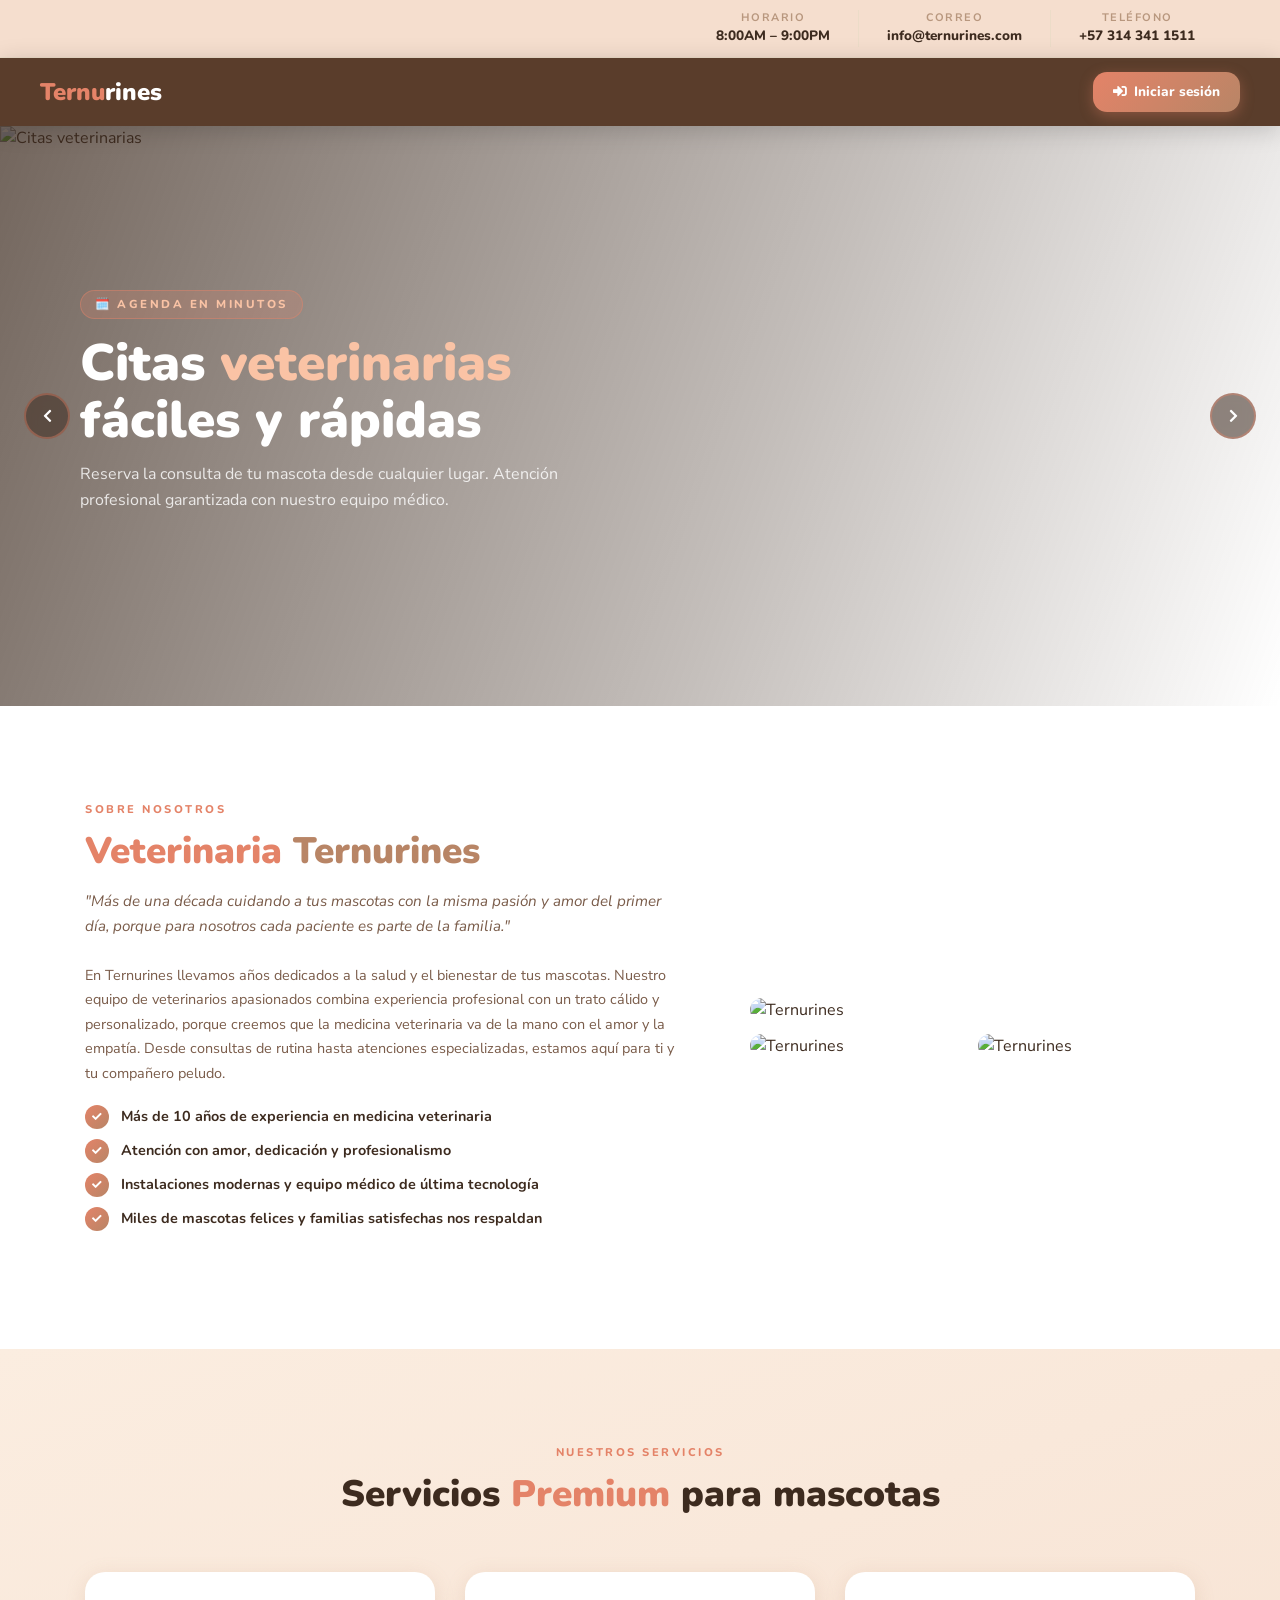
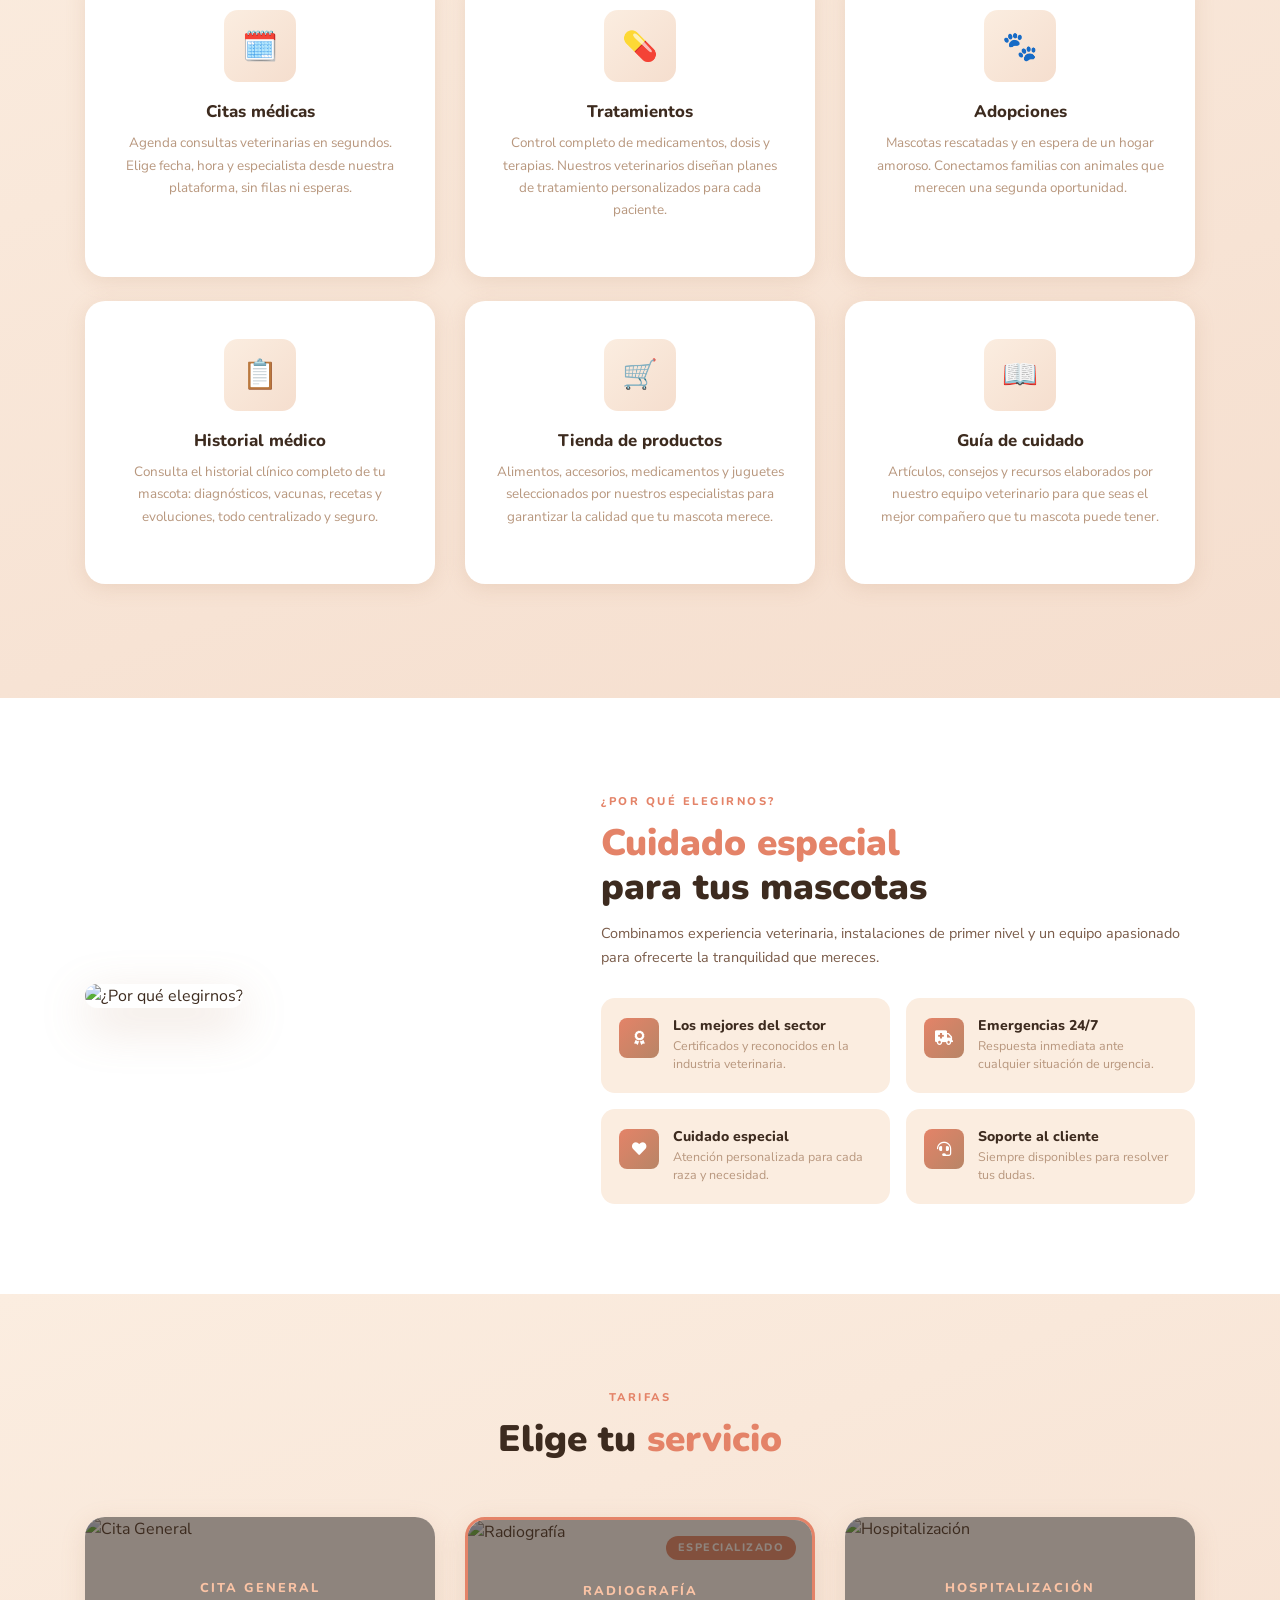
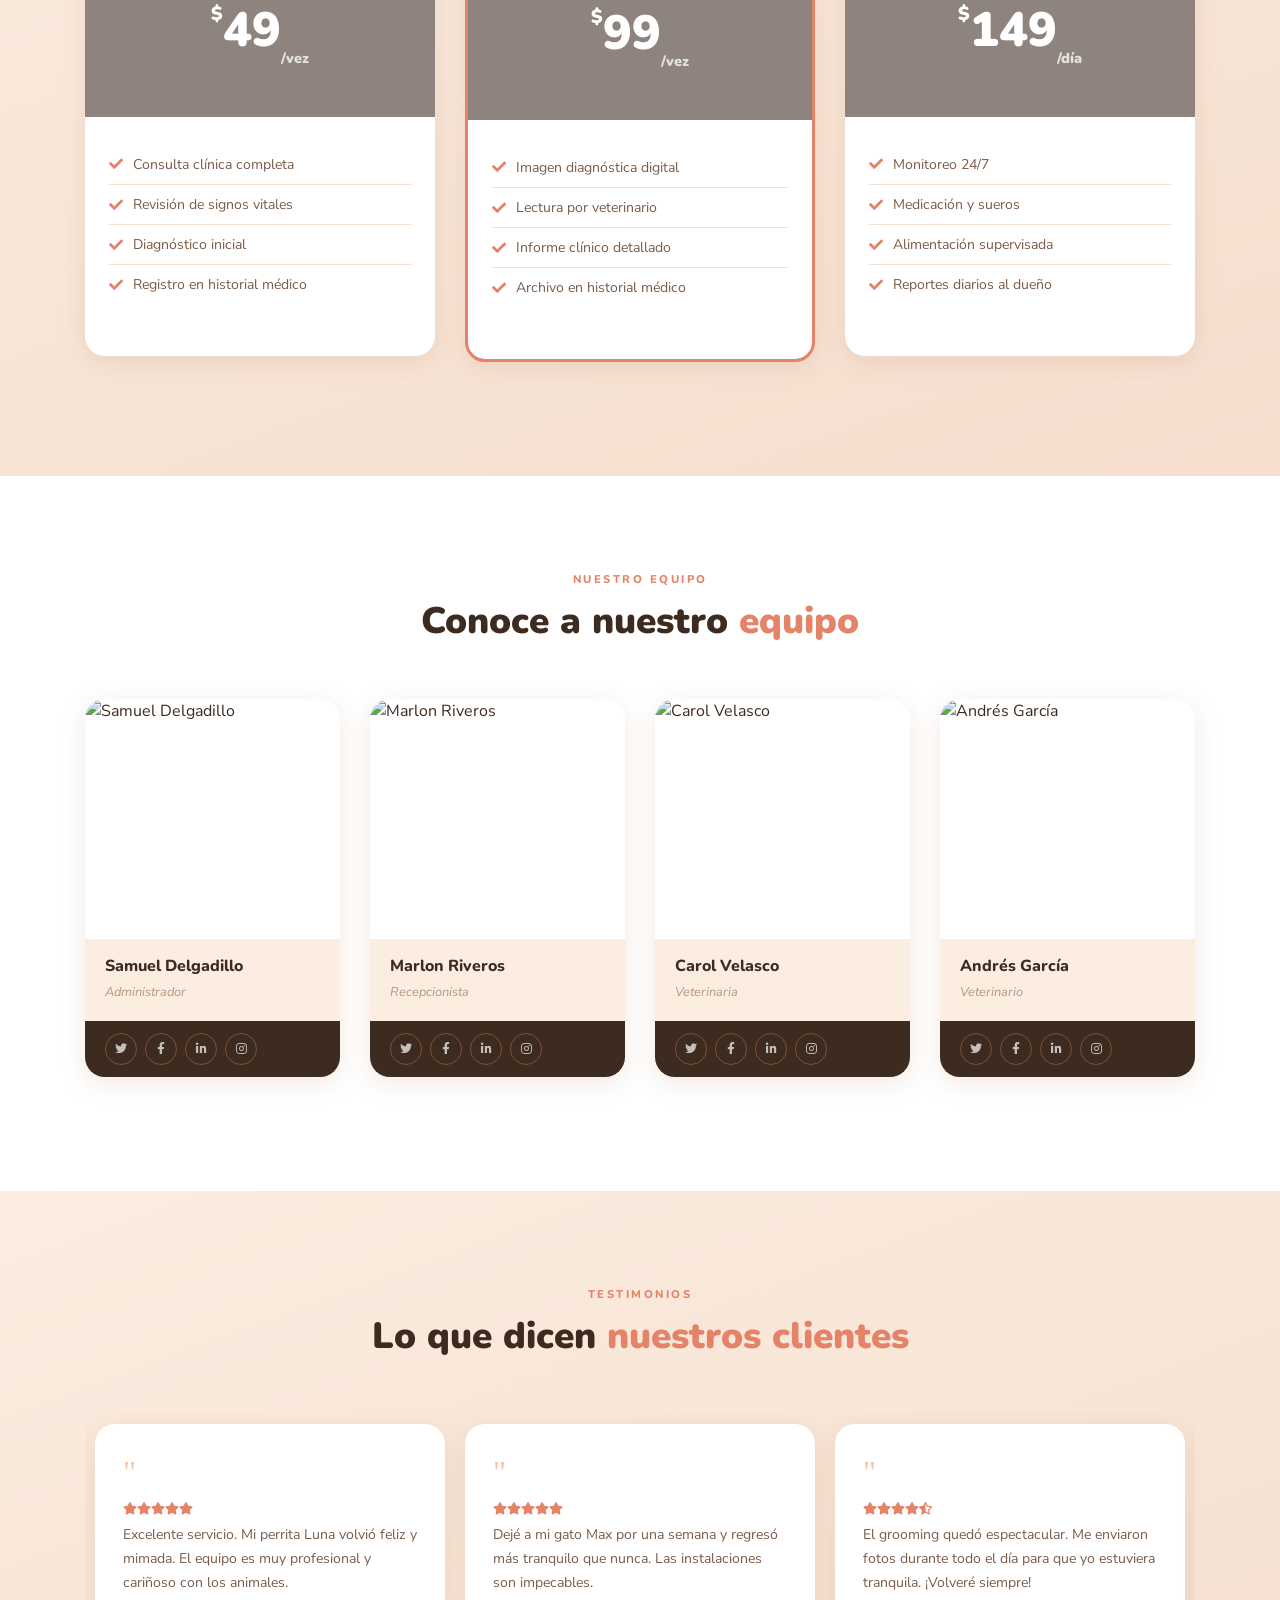
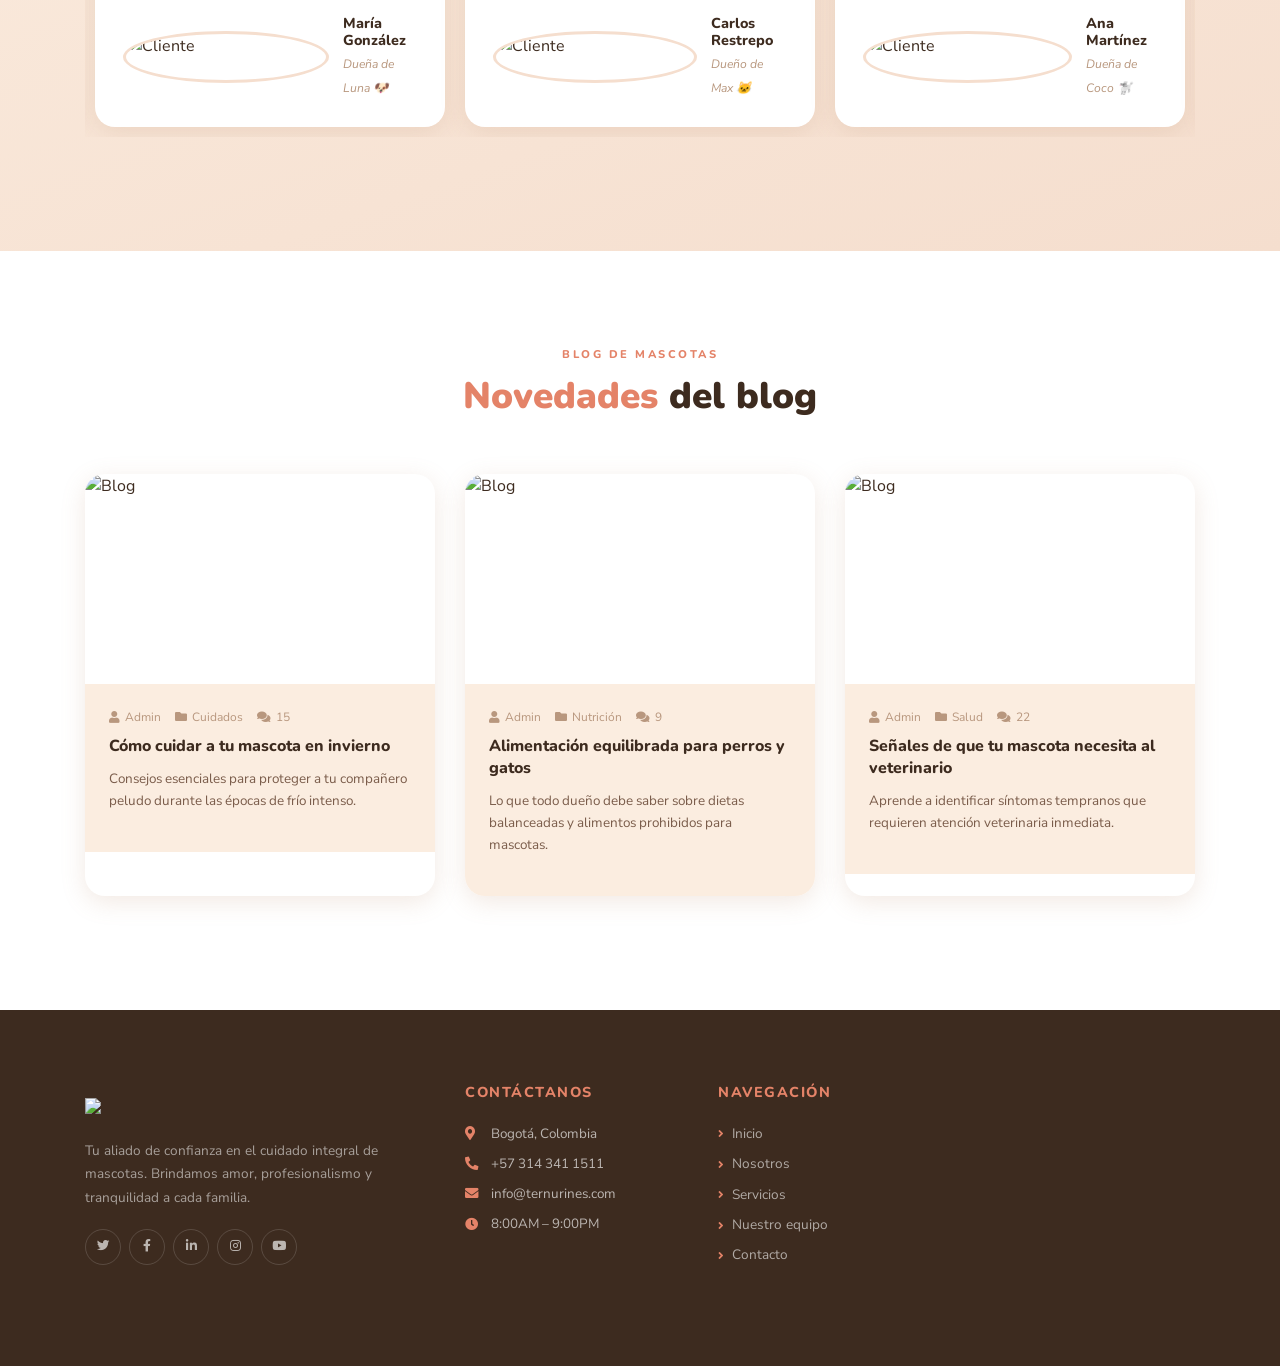
==== ternurines/src/main/resources/templates/index.html @ 41d00c21 "Ajustando los paquetes y moviendo los archivos que antes estaban en view para que spring reconozca l" ====
<!DOCTYPE html>
<html lang="es">
<head>
    <meta charset="utf-8">
    <title>Ternurines — HOME</title>
    <meta content="width=device-width, initial-scale=1.0" name="viewport">

    <!-- Google Fonts -->
    <link href="https://fonts.googleapis.com/css2?family=Nunito:wght@400;600;700;800;900&family=Nunito+Sans:wght@400;600;700&display=swap" rel="stylesheet">
    <!-- Font Awesome -->
    <link href="https://cdnjs.cloudflare.com/ajax/libs/font-awesome/5.10.0/css/all.min.css" rel="stylesheet">
    <!-- Bootstrap (solo grid y utilidades base) -->
    <link href="https://stackpath.bootstrapcdn.com/bootstrap/4.4.1/css/bootstrap.min.css" rel="stylesheet">
    <!-- Owl Carousel -->
    <link href="https://cdnjs.cloudflare.com/ajax/libs/OwlCarousel2/2.3.4/assets/owl.carousel.min.css" rel="stylesheet">

    <link rel="icon" type="image/png" href="img/jirafa.png">

    <style>
        /* ══════════════════════════════════════════════
           SISTEMA DE DISEÑO — TERNURINES
        ══════════════════════════════════════════════ */
        :root {
            --cream:       #fbede0;
            --cream-mid:   #f5dece;
            --cream-deep:  #ecdcc8;
            --salmon:      #fac3a5;
            --terracota:   #e48368;
            --terracota-d: #c9664d;
            --brown:       #b88566;
            --olive:       #ac9f7c;
            --white:       #ffffff;
            --dark:        #3d2b1f;
            --dark-mid:    #5a3d2b;
            --text-mid:    #7a5c4a;
            --text-light:  #b8977e;
            --shadow:      rgba(184,133,102,0.18);
            --shadow-md:   rgba(184,133,102,0.28);
            --navbar-h:    68px;
            --radius-sm:   8px;
            --radius-md:   14px;
            --radius-lg:   20px;
        }

        *, *::before, *::after { box-sizing: border-box; }

        html { scroll-behavior: smooth; }

        body {
            font-family: 'Nunito Sans', sans-serif;
            background: var(--white);
            color: var(--dark);
            overflow-x: hidden;
        }

        h1, h2, h3, h4, h5, h6 {
            font-family: 'Nunito', sans-serif;
        }

        /* ── Scrollbar ── */
        ::-webkit-scrollbar { width: 7px; }
        ::-webkit-scrollbar-track { background: var(--cream); }
        ::-webkit-scrollbar-thumb { background: var(--salmon); border-radius: 99px; }

        /* ══════════════════════════════════════════════
           TOPBAR
        ══════════════════════════════════════════════ */
        .topbar {
            background: var(--dark);
            padding: 10px 0;
        }
        .topbar-links a {
            color: rgba(255,255,255,0.7);
            font-size: 0.8rem;
            font-weight: 600;
            text-decoration: none;
            margin: 0 12px;
            transition: color .2s;
        }
        .topbar-links a:hover { color: var(--salmon); }
        .topbar-links .sep { color: rgba(255,255,255,0.25); }
        .topbar-social a {
            color: rgba(255,255,255,0.6);
            font-size: 0.85rem;
            margin: 0 8px;
            transition: color .2s;
        }
        .topbar-social a:hover { color: var(--terracota); }

        /* ══════════════════════════════════════════════
           NAVBAR
        ══════════════════════════════════════════════ */
        .navbar-ternurines {
            position: sticky;
            top: 0;
            z-index: 999;
            background: var(--dark-mid);
            height: var(--navbar-h);
            display: flex;
            align-items: center;
            padding: 0 40px;
            box-shadow: 0 4px 24px rgba(0,0,0,0.18);
        }
        .navbar-brand-custom img {
            height: 44px;
            object-fit: contain;
        }
        .navbar-brand-custom .brand-fallback {
            font-family: 'Nunito', sans-serif;
            font-weight: 900;
            font-size: 1.6rem;
            color: var(--white);
        }
        .navbar-brand-custom .brand-fallback span { color: var(--terracota); }

        .nav-links {
            display: flex;
            align-items: center;
            gap: 4px;
            margin: 0 auto;
            list-style: none;
            padding: 0;
        }
        .nav-links a {
            font-family: 'Nunito', sans-serif;
            font-weight: 700;
            font-size: 0.88rem;
            color: rgba(255,255,255,0.75);
            text-decoration: none;
            padding: 8px 14px;
            border-radius: var(--radius-sm);
            transition: all .2s;
        }
        .nav-links a:hover,
        .nav-links a.active { color: var(--white); background: rgba(228,131,104,0.18); }

        .nav-links .dropdown { position: relative; }
        .nav-links .dropdown-menu-custom {
            display: none;
            position: absolute;
            top: calc(100% + 8px);
            left: 0;
            background: var(--dark);
            border-radius: var(--radius-md);
            padding: 8px;
            min-width: 160px;
            box-shadow: 0 12px 32px rgba(0,0,0,0.28);
            border: 1px solid rgba(255,255,255,0.08);
        }
        .nav-links .dropdown:hover .dropdown-menu-custom { display: block; }
        .nav-links .dropdown-menu-custom a {
            display: block;
            border-radius: var(--radius-sm);
            padding: 8px 14px;
            font-size: 0.84rem;
        }

        .navbar-info {
            display: flex;
            gap: 24px;
            align-items: center;
        }
        .navbar-info-item {
            text-align: right;
        }
        .navbar-info-item .label {
            font-size: 0.68rem;
            font-weight: 700;
            text-transform: uppercase;
            letter-spacing: 1.5px;
            color: var(--text-light);
            display: block;
        }
        .navbar-info-item .value {
            font-size: 0.8rem;
            font-weight: 700;
            color: rgba(255,255,255,0.85);
        }
        .navbar-divider {
            width: 1px;
            height: 32px;
            background: rgba(255,255,255,0.12);
        }
        .btn-quote {
            background: linear-gradient(135deg, var(--terracota), var(--brown));
            color: var(--white);
            font-family: 'Nunito', sans-serif;
            font-weight: 800;
            font-size: 0.85rem;
            border: none;
            border-radius: var(--radius-md);
            padding: 10px 20px;
            cursor: pointer;
            text-decoration: none;
            transition: all .22s;
            box-shadow: 0 4px 14px rgba(228,131,104,0.35);
            white-space: nowrap;
            margin-left: auto;
        }
        .btn-quote:hover {
            transform: translateY(-2px);
            box-shadow: 0 7px 20px rgba(228,131,104,0.45);
            color: var(--white);
            text-decoration: none;
        }

        /* ══════════════════════════════════════════════
           HERO / CAROUSEL
        ══════════════════════════════════════════════ */
        .hero-section { position: relative; overflow: hidden; }
        .hero-slide { position: relative; }
        .hero-slide img {
            width: 100%;
            height: 580px;
            object-fit: cover;
            display: block;
        }
        .hero-overlay {
            position: absolute;
            inset: 0;
            background: linear-gradient(110deg, rgba(61,43,31,0.72) 0%, rgba(61,43,31,0.3) 60%, transparent 100%);
            display: flex;
            align-items: center;
            padding: 0 80px;
        }
        .hero-content { max-width: 560px; }
        .hero-badge {
            display: inline-block;
            background: rgba(228,131,104,0.22);
            border: 1px solid rgba(228,131,104,0.45);
            color: var(--salmon);
            font-family: 'Nunito', sans-serif;
            font-weight: 800;
            font-size: 0.72rem;
            text-transform: uppercase;
            letter-spacing: 2.5px;
            padding: 5px 14px;
            border-radius: 99px;
            margin-bottom: 16px;
        }
        .hero-content h1 {
            font-weight: 900;
            font-size: 3.2rem;
            color: var(--white);
            line-height: 1.1;
            margin-bottom: 14px;
        }
        .hero-content h1 span { color: var(--salmon); }
        .hero-content p {
            color: rgba(255,255,255,0.82);
            font-size: 1rem;
            line-height: 1.6;
            margin-bottom: 28px;
        }
        .hero-btns { display: flex; gap: 12px; flex-wrap: wrap; }
        .btn-primary-t {
            background: linear-gradient(135deg, var(--terracota), var(--brown));
            color: var(--white);
            font-family: 'Nunito', sans-serif;
            font-weight: 800;
            font-size: 0.92rem;
            border: none;
            border-radius: var(--radius-md);
            padding: 13px 26px;
            cursor: pointer;
            text-decoration: none;
            transition: all .22s;
            box-shadow: 0 4px 18px rgba(228,131,104,0.4);
            display: inline-flex;
            align-items: center;
            gap: 8px;
        }
        .btn-primary-t:hover {
            transform: translateY(-2px);
            box-shadow: 0 8px 24px rgba(228,131,104,0.5);
            color: var(--white);
            text-decoration: none;
        }
        .btn-outline-t {
            background: rgba(255,255,255,0.1);
            backdrop-filter: blur(8px);
            color: var(--white);
            font-family: 'Nunito', sans-serif;
            font-weight: 800;
            font-size: 0.92rem;
            border: 2px solid rgba(255,255,255,0.45);
            border-radius: var(--radius-md);
            padding: 11px 26px;
            cursor: pointer;
            text-decoration: none;
            transition: all .22s;
            display: inline-flex;
            align-items: center;
            gap: 8px;
        }
        .btn-outline-t:hover {
            background: rgba(255,255,255,0.2);
            border-color: var(--white);
            color: var(--white);
            text-decoration: none;
        }

        /* Carousel controls */
        .carousel-ctrl {
            position: absolute;
            top: 50%;
            transform: translateY(-50%);
            width: 46px; height: 46px;
            background: rgba(61,43,31,0.55);
            backdrop-filter: blur(6px);
            border: 2px solid rgba(228,131,104,0.4);
            border-radius: 50%;
            color: var(--white);
            display: flex;
            align-items: center;
            justify-content: center;
            cursor: pointer;
            transition: all .2s;
            z-index: 10;
            text-decoration: none;
            font-size: 0.9rem;
        }
        .carousel-ctrl:hover {
            background: var(--terracota);
            border-color: var(--terracota);
            color: var(--white);
        }
        .carousel-ctrl-prev { left: 24px; }
        .carousel-ctrl-next { right: 24px; }

        /* ══════════════════════════════════════════════
           SECCIÓN GENÉRICA
        ══════════════════════════════════════════════ */
        .section-badge {
            display: inline-block;
            font-family: 'Nunito', sans-serif;
            font-weight: 800;
            font-size: 0.7rem;
            text-transform: uppercase;
            letter-spacing: 2.5px;
            color: var(--terracota);
            margin-bottom: 10px;
        }
        .section-title {
            font-weight: 900;
            font-size: 2.3rem;
            color: var(--dark);
            line-height: 1.2;
            margin-bottom: 0;
        }
        .section-title span { color: var(--terracota); }
        .section-title span.alt { color: var(--brown); }

        /* ══════════════════════════════════════════════
           BOOKING
        ══════════════════════════════════════════════ */
        .booking-section {
            background: linear-gradient(160deg, var(--cream) 0%, var(--cream-mid) 100%);
            padding: 72px 0;
        }
        .booking-form-wrap {
            background: linear-gradient(145deg, var(--terracota), var(--brown));
            border-radius: var(--radius-lg);
            padding: 44px 36px;
            box-shadow: 0 16px 48px rgba(228,131,104,0.3);
        }
        .booking-form-wrap h3 {
            font-weight: 900;
            font-size: 1.45rem;
            color: var(--white);
            margin-bottom: 24px;
        }
        .booking-input {
            width: 100%;
            height: 48px;
            border: 2px solid rgba(255,255,255,0.25);
            border-radius: var(--radius-sm);
            background: rgba(255,255,255,0.15);
            backdrop-filter: blur(6px);
            color: var(--white);
            font-family: 'Nunito Sans', sans-serif;
            font-size: 0.88rem;
            padding: 0 16px;
            outline: none;
            margin-bottom: 14px;
            transition: border-color .2s, background .2s;
        }
        .booking-input::placeholder { color: rgba(255,255,255,0.6); }
        .booking-input:focus {
            border-color: rgba(255,255,255,0.7);
            background: rgba(255,255,255,0.22);
        }
        .booking-input option { color: var(--dark); background: var(--white); }
        .btn-book {
            width: 100%;
            height: 50px;
            background: var(--dark);
            border: none;
            border-radius: var(--radius-md);
            color: var(--white);
            font-family: 'Nunito', sans-serif;
            font-weight: 800;
            font-size: 0.95rem;
            cursor: pointer;
            transition: all .22s;
            margin-top: 6px;
            box-shadow: 0 4px 16px rgba(0,0,0,0.25);
        }
        .btn-book:hover {
            background: #2a1a10;
            transform: translateY(-2px);
            box-shadow: 0 8px 24px rgba(0,0,0,0.3);
        }
        .booking-info-col { padding-left: 48px; }
        .booking-info-col .sub { color: var(--text-mid); font-weight: 700; font-size: 0.85rem; margin-bottom: 6px; }
        .booking-info-col .title { font-weight: 900; font-size: 2.1rem; color: var(--dark); margin-bottom: 10px; }
        .booking-info-col .title span { color: var(--terracota); }
        .booking-info-col .desc { color: var(--text-mid); font-size: 0.9rem; line-height: 1.6; margin-bottom: 28px; }
        .booking-feature {
            display: flex;
            align-items: flex-start;
            gap: 16px;
            margin-bottom: 22px;
        }
        .booking-feature-icon {
            width: 48px; height: 48px;
            border-radius: var(--radius-md);
            background: var(--white);
            display: flex;
            align-items: center;
            justify-content: center;
            font-size: 1.3rem;
            flex-shrink: 0;
            box-shadow: 0 4px 14px var(--shadow);
        }
        .booking-feature-text h6 {
            font-weight: 800;
            font-size: 0.95rem;
            color: var(--dark);
            margin-bottom: 3px;
        }
        .booking-feature-text p {
            font-size: 0.82rem;
            color: var(--text-light);
            margin: 0;
        }

        /* ══════════════════════════════════════════════
           ABOUT
        ══════════════════════════════════════════════ */
        .about-section { padding: 90px 0; background: var(--white); }
        .about-img-grid { display: grid; grid-template-columns: 1fr 1fr; gap: 10px; }
        .about-img-grid .main { grid-column: span 2; }
        .about-img-grid img {
            width: 100%; height: 180px;
            object-fit: cover;
            border-radius: var(--radius-md);
        }
        .about-img-grid .main img { height: 260px; }
        .about-text-col { padding-right: 48px; }
        .about-desc { color: var(--text-mid); font-size: 0.9rem; line-height: 1.7; margin-bottom: 20px; }
        .about-quote {
            font-size: 0.95rem;
            color: var(--text-mid);
            font-style: italic;
            line-height: 1.65;
            margin-bottom: 24px;
        }
        .about-features { list-style: none; padding: 0; margin-bottom: 28px; }
        .about-features li {
            display: flex;
            align-items: center;
            gap: 12px;
            font-family: 'Nunito', sans-serif;
            font-weight: 700;
            font-size: 0.9rem;
            color: var(--dark);
            margin-bottom: 10px;
        }
        .about-features li .check {
            width: 24px; height: 24px;
            background: linear-gradient(135deg, var(--terracota), var(--brown));
            border-radius: 50%;
            display: flex;
            align-items: center;
            justify-content: center;
            color: var(--white);
            font-size: 0.65rem;
            flex-shrink: 0;
        }

        /* ══════════════════════════════════════════════
           SERVICES
        ══════════════════════════════════════════════ */
        .services-section {
            background: linear-gradient(160deg, var(--cream) 0%, var(--cream-mid) 100%);
            padding: 90px 0;
        }
        .service-card {
            background: var(--white);
            border-radius: var(--radius-lg);
            padding: 36px 28px;
            text-align: center;
            box-shadow: 0 4px 20px var(--shadow);
            transition: all .28s;
            height: 100%;
            border: 2px solid transparent;
        }
        .service-card:hover {
            transform: translateY(-6px);
            box-shadow: 0 16px 40px var(--shadow-md);
            border-color: var(--salmon);
        }
        .service-icon {
            width: 72px; height: 72px;
            border-radius: var(--radius-md);
            background: linear-gradient(135deg, var(--cream), var(--cream-mid));
            display: flex;
            align-items: center;
            justify-content: center;
            font-size: 1.8rem;
            margin: 0 auto 20px;
            transition: all .28s;
        }
        .service-card:hover .service-icon {
            background: linear-gradient(135deg, var(--terracota), var(--brown));
        }
        .service-card h4 {
            font-weight: 800;
            font-size: 1.05rem;
            color: var(--dark);
            margin-bottom: 10px;
        }
        .service-card p {
            font-size: 0.84rem;
            color: var(--text-light);
            line-height: 1.65;
            margin-bottom: 18px;
        }
        .service-link {
            font-family: 'Nunito', sans-serif;
            font-weight: 800;
            font-size: 0.78rem;
            text-transform: uppercase;
            letter-spacing: 1.5px;
            color: var(--terracota);
            text-decoration: none;
            transition: color .2s;
        }
        .service-link:hover { color: var(--brown); text-decoration: none; }

        /* ══════════════════════════════════════════════
           FEATURES / WHY US
        ══════════════════════════════════════════════ */
        .features-section { padding: 90px 0; background: var(--white); }
        .features-img {
            width: 100%;
            border-radius: var(--radius-lg);
            object-fit: cover;
            height: 460px;
            box-shadow: 0 16px 48px var(--shadow-md);
        }
        .features-text-col { padding-left: 56px; }
        .features-grid { display: grid; grid-template-columns: 1fr 1fr; gap: 16px; margin-top: 28px; }
        .feature-item {
            background: var(--cream);
            border-radius: var(--radius-md);
            padding: 20px 18px;
            display: flex;
            align-items: flex-start;
            gap: 14px;
            transition: all .22s;
        }
        .feature-item:hover {
            background: #fff5f0;
            transform: translateY(-2px);
            box-shadow: 0 6px 20px var(--shadow);
        }
        .feature-item-icon {
            width: 40px; height: 40px;
            border-radius: var(--radius-sm);
            background: linear-gradient(135deg, var(--terracota), var(--brown));
            display: flex;
            align-items: center;
            justify-content: center;
            color: var(--white);
            font-size: 0.9rem;
            flex-shrink: 0;
        }
        .feature-item-text h6 {
            font-weight: 800;
            font-size: 0.88rem;
            color: var(--dark);
            margin-bottom: 2px;
        }
        .feature-item-text p {
            font-size: 0.78rem;
            color: var(--text-light);
            margin: 0;
            line-height: 1.45;
        }

        /* ══════════════════════════════════════════════
           PRICING
        ══════════════════════════════════════════════ */
        .pricing-section {
            background: linear-gradient(160deg, var(--cream) 0%, var(--cream-mid) 100%);
            padding: 90px 0;
        }
        .price-card {
            background: var(--white);
            border-radius: var(--radius-lg);
            overflow: hidden;
            box-shadow: 0 6px 24px var(--shadow);
            transition: all .28s;
            position: relative;
        }
        .price-card:hover {
            transform: translateY(-6px);
            box-shadow: 0 18px 48px var(--shadow-md);
        }
        .price-card.featured {
            border: 3px solid var(--terracota);
        }
        .price-card.featured .featured-badge {
            position: absolute;
            top: 16px; right: 16px;
            background: var(--terracota);
            color: var(--white);
            font-family: 'Nunito', sans-serif;
            font-weight: 800;
            font-size: 0.68rem;
            text-transform: uppercase;
            letter-spacing: 1.5px;
            padding: 4px 12px;
            border-radius: 99px;
        }
        .price-header {
            position: relative;
            height: 200px;
        }
        .price-header img {
            width: 100%; height: 100%;
            object-fit: cover;
            display: block;
        }
        .price-header-overlay {
            position: absolute;
            inset: 0;
            background: rgba(61,43,31,0.58);
            display: flex;
            flex-direction: column;
            align-items: center;
            justify-content: center;
        }
        .price-tier {
            font-family: 'Nunito', sans-serif;
            font-weight: 800;
            font-size: 0.8rem;
            text-transform: uppercase;
            letter-spacing: 2px;
            color: var(--salmon);
            margin-bottom: 8px;
        }
        .price-amount {
            font-family: 'Nunito', sans-serif;
            font-weight: 900;
            font-size: 3rem;
            color: var(--white);
            line-height: 1;
        }
        .price-amount sup { font-size: 1.2rem; vertical-align: super; }
        .price-amount sub { font-size: 0.9rem; vertical-align: bottom; opacity: 0.75; }
        .price-body { padding: 28px 24px; }
        .price-features { list-style: none; padding: 0; margin-bottom: 24px; }
        .price-features li {
            display: flex;
            align-items: center;
            gap: 10px;
            font-size: 0.88rem;
            color: var(--text-mid);
            padding: 9px 0;
            border-bottom: 1px solid var(--cream-mid);
        }
        .price-features li:last-child { border-bottom: none; }
        .price-features li .ic-yes { color: var(--terracota); }
        .price-features li .ic-no { color: #ccc; }
        .price-features li.unavailable { color: #ccc; }
        .btn-price {
            display: block;
            width: 100%;
            padding: 14px;
            border: none;
            border-radius: var(--radius-md);
            background: linear-gradient(135deg, var(--terracota), var(--brown));
            color: var(--white);
            font-family: 'Nunito', sans-serif;
            font-weight: 800;
            font-size: 0.9rem;
            cursor: pointer;
            transition: all .22s;
            text-align: center;
            text-decoration: none;
            box-shadow: 0 4px 14px rgba(228,131,104,0.32);
        }
        .btn-price:hover {
            transform: translateY(-2px);
            box-shadow: 0 8px 22px rgba(228,131,104,0.45);
            color: var(--white);
            text-decoration: none;
        }
        .btn-price.outline {
            background: transparent;
            border: 2px solid var(--terracota);
            color: var(--terracota);
            box-shadow: none;
        }
        .btn-price.outline:hover {
            background: var(--terracota);
            color: var(--white);
        }

        /* ══════════════════════════════════════════════
           TEAM
        ══════════════════════════════════════════════ */
        .team-section { padding: 90px 0; background: var(--white); }
        .team-card {
            background: var(--white);
            border-radius: var(--radius-lg);
            overflow: hidden;
            box-shadow: 0 6px 24px var(--shadow);
            transition: all .28s;
        }
        .team-card:hover {
            transform: translateY(-6px);
            box-shadow: 0 18px 40px var(--shadow-md);
        }
        .team-card img {
            width: 100%;
            height: 240px;
            object-fit: cover;
            display: block;
        }
        .team-info {
            padding: 18px 20px;
            background: var(--cream);
        }
        .team-info h5 {
            font-weight: 800;
            font-size: 1rem;
            color: var(--dark);
            margin-bottom: 3px;
        }
        .team-info span {
            font-size: 0.8rem;
            color: var(--text-light);
            font-style: italic;
        }
        .team-social-bar {
            background: var(--dark);
            padding: 12px 20px;
            display: flex;
            gap: 8px;
            align-items: center;
        }
        .team-social-bar a {
            width: 32px; height: 32px;
            border: 1px solid rgba(228,131,104,0.4);
            border-radius: 50%;
            display: flex;
            align-items: center;
            justify-content: center;
            color: rgba(255,255,255,0.7);
            font-size: 0.75rem;
            text-decoration: none;
            transition: all .2s;
        }
        .team-social-bar a:hover {
            background: var(--terracota);
            border-color: var(--terracota);
            color: var(--white);
        }

        /* ══════════════════════════════════════════════
           TESTIMONIALS
        ══════════════════════════════════════════════ */
        .testimonials-section {
            background: linear-gradient(160deg, var(--cream) 0%, var(--cream-mid) 100%);
            padding: 90px 0;
        }
        .testimonial-card {
            background: var(--white);
            border-radius: var(--radius-lg);
            padding: 32px 28px 28px;
            box-shadow: 0 6px 24px var(--shadow);
            margin: 10px;
        }
        .testimonial-quote {
            font-size: 2rem;
            color: var(--salmon);
            font-family: Georgia, serif;
            line-height: 1;
            margin-bottom: 12px;
        }
        .testimonial-card p {
            font-size: 0.88rem;
            color: var(--text-mid);
            line-height: 1.7;
            margin-bottom: 20px;
        }
        .testimonial-author {
            display: flex;
            align-items: center;
            gap: 14px;
        }
        .testimonial-author img {
            width: 52px; height: 52px;
            border-radius: 50%;
            object-fit: cover;
            border: 3px solid var(--cream-mid);
        }
        .testimonial-author-info h6 {
            font-weight: 800;
            font-size: 0.9rem;
            color: var(--dark);
            margin-bottom: 2px;
        }
        .testimonial-author-info span {
            font-size: 0.76rem;
            color: var(--text-light);
            font-style: italic;
        }
        .stars { color: var(--terracota); font-size: 0.78rem; margin-bottom: 4px; }

        /* ══════════════════════════════════════════════
           BLOG
        ══════════════════════════════════════════════ */
        .blog-section { padding: 90px 0; background: var(--white); }
        .blog-card {
            background: var(--white);
            border-radius: var(--radius-lg);
            overflow: hidden;
            box-shadow: 0 6px 24px var(--shadow);
            transition: all .28s;
            height: 100%;
        }
        .blog-card:hover {
            transform: translateY(-6px);
            box-shadow: 0 18px 40px var(--shadow-md);
        }
        .blog-card img {
            width: 100%;
            height: 210px;
            object-fit: cover;
            display: block;
            transition: transform .4s;
        }
        .blog-card:hover img { transform: scale(1.04); }
        .blog-card-img-wrap { overflow: hidden; }
        .blog-body {
            background: var(--cream);
            padding: 24px;
        }
        .blog-meta {
            display: flex;
            gap: 14px;
            margin-bottom: 10px;
        }
        .blog-meta span {
            font-size: 0.75rem;
            color: var(--text-light);
            display: flex;
            align-items: center;
            gap: 5px;
        }
        .blog-body h4 {
            font-weight: 800;
            font-size: 1rem;
            color: var(--dark);
            margin-bottom: 10px;
            line-height: 1.35;
        }
        .blog-body p {
            font-size: 0.84rem;
            color: var(--text-mid);
            line-height: 1.65;
            margin-bottom: 16px;
        }
        .blog-link {
            font-family: 'Nunito', sans-serif;
            font-weight: 800;
            font-size: 0.78rem;
            text-transform: uppercase;
            letter-spacing: 1.5px;
            color: var(--terracota);
            text-decoration: none;
            display: inline-flex;
            align-items: center;
            gap: 6px;
            transition: color .2s;
        }
        .blog-link:hover { color: var(--brown); text-decoration: none; }

        /* ══════════════════════════════════════════════
           FOOTER
        ══════════════════════════════════════════════ */
        .footer-main {
            background: var(--dark);
            padding: 72px 0 36px;
        }
        .footer-brand-name {
            font-family: 'Nunito', sans-serif;
            font-weight: 900;
            font-size: 1.8rem;
            color: var(--white);
            margin-bottom: 14px;
        }
        .footer-brand-name span { color: var(--terracota); }
        .footer-desc {
            font-size: 0.85rem;
            color: rgba(255,255,255,0.55);
            line-height: 1.7;
        }
        .footer-heading {
            font-family: 'Nunito', sans-serif;
            font-weight: 800;
            font-size: 0.9rem;
            color: var(--terracota);
            text-transform: uppercase;
            letter-spacing: 1.5px;
            margin-bottom: 20px;
        }
        .footer-contact-item {
            display: flex;
            align-items: center;
            gap: 10px;
            font-size: 0.84rem;
            color: rgba(255,255,255,0.65);
            margin-bottom: 10px;
        }
        .footer-contact-item i { color: var(--terracota); width: 16px; }
        .footer-social { display: flex; gap: 8px; margin-top: 20px; }
        .footer-social a {
            width: 36px; height: 36px;
            border: 1px solid rgba(255,255,255,0.15);
            border-radius: 50%;
            display: flex;
            align-items: center;
            justify-content: center;
            color: rgba(255,255,255,0.65);
            font-size: 0.78rem;
            text-decoration: none;
            transition: all .2s;
        }
        .footer-social a:hover {
            background: var(--terracota);
            border-color: var(--terracota);
            color: var(--white);
        }
        .footer-links { list-style: none; padding: 0; }
        .footer-links li { margin-bottom: 10px; }
        .footer-links a {
            font-size: 0.85rem;
            color: rgba(255,255,255,0.6);
            text-decoration: none;
            display: flex;
            align-items: center;
            gap: 8px;
            transition: color .2s;
        }
        .footer-links a:hover { color: var(--salmon); }
        .footer-links a i { color: var(--terracota); font-size: 0.7rem; }

        /* Newsletter */
        .footer-input {
            width: 100%;
            height: 44px;
            border: 1px solid rgba(255,255,255,0.12);
            border-radius: var(--radius-sm);
            background: rgba(255,255,255,0.07);
            color: var(--white);
            font-family: 'Nunito Sans', sans-serif;
            font-size: 0.85rem;
            padding: 0 16px;
            outline: none;
            margin-bottom: 10px;
            transition: border-color .2s;
        }
        .footer-input::placeholder { color: rgba(255,255,255,0.35); }
        .footer-input:focus { border-color: rgba(228,131,104,0.5); }
        .btn-newsletter {
            width: 100%;
            height: 44px;
            background: linear-gradient(135deg, var(--terracota), var(--brown));
            border: none;
            border-radius: var(--radius-sm);
            color: var(--white);
            font-family: 'Nunito', sans-serif;
            font-weight: 800;
            font-size: 0.88rem;
            cursor: pointer;
            transition: all .22s;
            box-shadow: 0 4px 14px rgba(228,131,104,0.3);
        }
        .btn-newsletter:hover {
            transform: translateY(-2px);
            box-shadow: 0 8px 20px rgba(228,131,104,0.4);
        }

        .footer-bottom {
            background: #2a1a10;
            padding: 18px 0;
        }
        .footer-bottom p {
            font-size: 0.8rem;
            color: rgba(255,255,255,0.45);
            margin: 0;
        }
        .footer-bottom a { color: rgba(255,255,255,0.65); text-decoration: none; }
        .footer-bottom a:hover { color: var(--salmon); }
        .footer-bottom-links {
            display: flex;
            gap: 16px;
            justify-content: flex-end;
        }
        .footer-bottom-links a {
            font-size: 0.78rem;
            color: rgba(255,255,255,0.45);
            text-decoration: none;
            transition: color .2s;
        }
        .footer-bottom-links a:hover { color: var(--salmon); }

        /* ══════════════════════════════════════════════
           BACK TO TOP
        ══════════════════════════════════════════════ */
        .back-to-top {
            position: fixed;
            bottom: 28px;
            right: 28px;
            width: 46px; height: 46px;
            background: linear-gradient(135deg, var(--terracota), var(--brown));
            border-radius: 50%;
            display: none;
            align-items: center;
            justify-content: center;
            color: var(--white);
            font-size: 1rem;
            text-decoration: none;
            box-shadow: 0 6px 20px rgba(228,131,104,0.4);
            transition: all .22s;
            z-index: 990;
        }
        .back-to-top.visible { display: flex; }
        .back-to-top:hover {
            transform: translateY(-3px);
            box-shadow: 0 10px 28px rgba(228,131,104,0.5);
            color: var(--white);
        }

        /* ══════════════════════════════════════════════
           UTILITIES
        ══════════════════════════════════════════════ */
        .text-center-section {
            text-align: center;
            margin-bottom: 56px;
        }
        .mb-section { margin-bottom: 56px; }

        @media (max-width: 991px) {
            .booking-info-col { padding-left: 0; margin-top: 36px; }
            .about-text-col { padding-right: 0; margin-bottom: 36px; }
            .features-text-col { padding-left: 0; margin-top: 36px; }
            .hero-content h1 { font-size: 2.2rem; }
            .hero-overlay { padding: 0 36px; }
            .nav-links, .navbar-info, .navbar-divider { display: none; }
        }
        @media (max-width: 767px) {
            .section-title { font-size: 1.8rem; }
            .hero-slide img { height: 420px; }
            .features-grid { grid-template-columns: 1fr; }
            .footer-bottom-links { justify-content: center; margin-top: 8px; }
        }
    </style>
</head>
<body>

   
    <!-- ══════ INFO BAR ══════ -->
    <div style="background: var(--cream-mid); padding: 10px 0; border-bottom: 1px solid var(--cream-deep);">
        <div class="container">
            <div class="d-flex justify-content-between align-items-center flex-wrap" style="gap:12px;">
                <a href="#" style="text-decoration:none;">
                    
                    <span id="ib-fb" style="display:none;font-family:'Nunito',sans-serif;font-weight:900;font-size:1.4rem;color:var(--dark);">
                        <span style="color:var(--terracota);">Ternu</span>rines
                    </span>
                </a>
                <div class="d-flex" style="gap:28px;">
                    <div style="text-align:center;">
                        <div style="font-size:0.68rem;font-weight:700;color:var(--text-light);text-transform:uppercase;letter-spacing:1.5px;">Horario</div>
                        <div style="font-family:'Nunito',sans-serif;font-weight:800;font-size:0.85rem;color:var(--dark);">8:00AM – 9:00PM</div>
                    </div>
                    <div style="width:1px;background:var(--cream-deep);"></div>
                    <div style="text-align:center;">
                        <div style="font-size:0.68rem;font-weight:700;color:var(--text-light);text-transform:uppercase;letter-spacing:1.5px;">Correo</div>
                        <div style="font-family:'Nunito',sans-serif;font-weight:800;font-size:0.85rem;color:var(--dark);">info@ternurines.com</div>
                    </div>
                    <div style="width:1px;background:var(--cream-deep);"></div>
                    <div style="text-align:center;">
                        <div style="font-size:0.68rem;font-weight:700;color:var(--text-light);text-transform:uppercase;letter-spacing:1.5px;">Teléfono</div>
                        <div style="font-family:'Nunito',sans-serif;font-weight:800;font-size:0.85rem;color:var(--dark);">+57 314 341 1511</div>
                    </div>
                </div>
            </div>
        </div>
    </div>

    <!-- ══════ NAVBAR ══════ -->
    <nav class="navbar-ternurines">
        <a href="index.html" style="text-decoration:none;flex-shrink:0;">
            <img src="img/navbar_logo.png" style="height:42px;object-fit:contain;"
                 onerror="this.style.display='none';document.getElementById('nb-fb').style.display='block';" alt="Ternurines">
            <span id="nb-fb" style="display:none;font-family:'Nunito',sans-serif;font-weight:900;font-size:1.5rem;color:#fff;">
                <span style="color:var(--terracota);">Ternu</span>rines
            </span>
        </a>

        

        <a href="login.html" class="btn-quote"><i class="fas fa-sign-in-alt" style="margin-right:7px;"></i>Iniciar sesión</a>
    </nav>


 <!-- ══════ HERO / CAROUSEL ══════ -->
    <section class="hero-section">
        <div id="heroCarousel" class="carousel slide" data-ride="carousel">
            <div class="carousel-inner">
 
                <div class="carousel-item active hero-slide">
                    <img src="img/carousel-1.jpg" alt="Citas veterinarias">
                    <div class="hero-overlay">
                        <div class="hero-content">
                            <div class="hero-badge">🗓️ Agenda en minutos</div>
                            <h1>Citas <span>veterinarias</span><br>fáciles y rápidas</h1>
                            <p>Reserva la consulta de tu mascota desde cualquier lugar. Atención profesional garantizada con nuestro equipo médico.</p>
                            
                        </div>
                    </div>
                </div>
 
                <div class="carousel-item hero-slide">
                    <img src="img/carousel-2.jpg" alt="Tratamientos médicos">
                    <div class="hero-overlay">
                        <div class="hero-content">
                            <div class="hero-badge">💊 Salud integral</div>
                            <h1>Tratamientos<br><span>especializados</span></h1>
                            <p>Seguimiento médico completo, medicamentos y terapias adaptadas a las necesidades únicas de tu mascota.</p>
                            
                        </div>
                    </div>
                </div>
 
                <div class="carousel-item hero-slide">
                    <img src="img/carousel-1.jpg" alt="Adopciones">
                    <div class="hero-overlay">
                        <div class="hero-content">
                            <div class="hero-badge">🐾 Dale un hogar</div>
                            <h1>Adopta y<br><span>cambia una vida</span></h1>
                            <p>Tenemos mascotas rescatadas esperando un hogar lleno de amor. Consulta nuestras historias de adopción.</p>
                            
                        </div>
                    </div>
                </div>
 
                <div class="carousel-item hero-slide">
                    <img src="img/carousel-2.jpg" alt="Tienda de productos">
                    <div class="hero-overlay">
                        <div class="hero-content">
                            <div class="hero-badge">🛒 Todo en un lugar</div>
                            <h1>Tienda de<br><span>productos</span> para mascotas</h1>
                            <p>Alimentos, accesorios, medicamentos y juguetes. Lo mejor del mercado seleccionado por nuestros veterinarios.</p>
                            
                        </div>
                    </div>
                </div>
 
            </div>
            <a class="carousel-ctrl carousel-ctrl-prev" href="#heroCarousel" data-slide="prev">
                <i class="fas fa-chevron-left"></i>
            </a>
            <a class="carousel-ctrl carousel-ctrl-next" href="#heroCarousel" data-slide="next">
                <i class="fas fa-chevron-right"></i>
            </a>
        </div>
    </section>
 



<!-- ══════ ABOUT ══════ -->
    <section class="about-section">
        <div class="container">
            <div class="row align-items-center">


                <div class="col-lg-7 about-text-col order-2 order-lg-1">
                    <p class="section-badge">Sobre nosotros</p>
                    <h2 class="section-title" style="margin-bottom:16px;"><span>Veterinaria</span> <span class="alt">Ternurines</span></h2>
                    <p class="about-quote">"Más de una década cuidando a tus mascotas con la misma pasión y amor del primer día, porque para nosotros cada paciente es parte de la familia."</p>
                    <p class="about-desc">En Ternurines llevamos años dedicados a la salud y el bienestar de tus mascotas. Nuestro equipo de veterinarios apasionados combina experiencia profesional con un trato cálido y personalizado, porque creemos que la medicina veterinaria va de la mano con el amor y la empatía. Desde consultas de rutina hasta atenciones especializadas, estamos aquí para ti y tu compañero peludo.</p>
                    <ul class="about-features">
                        <li>
                            <div class="check"><i class="fas fa-check" style="font-size:0.6rem;"></i></div>
                            Más de 10 años de experiencia en medicina veterinaria
                        </li>
                        <li>
                            <div class="check"><i class="fas fa-check" style="font-size:0.6rem;"></i></div>
                            Atención con amor, dedicación y profesionalismo
                        </li>
                        <li>
                            <div class="check"><i class="fas fa-check" style="font-size:0.6rem;"></i></div>
                            Instalaciones modernas y equipo médico de última tecnología
                        </li>
                        <li>
                            <div class="check"><i class="fas fa-check" style="font-size:0.6rem;"></i></div>
                            Miles de mascotas felices y familias satisfechas nos respaldan
                        </li>
                    </ul>
                </div>


                <div class="col-lg-5 order-1 order-lg-2 mb-5 mb-lg-0">
                    <div class="about-img-grid">
                        <div class="main"><img src="img/about-1.jpg" alt="Ternurines"></div>
                        <div><img src="img/about-2.jpg" alt="Ternurines"></div>
                        <div><img src="img/about-3.jpg" alt="Ternurines"></div>
                    </div>
                </div>


            </div>
        </div>
    </section>


    <!-- ══════ SERVICES ══════ -->
    <section class="services-section">
        <div class="container">
            <div class="text-center-section">
                <p class="section-badge">Nuestros servicios</p>
                <h2 class="section-title">Servicios <span>Premium</span> para mascotas</h2>
            </div>
            <div class="row">

                <div class="col-md-6 col-lg-4 mb-4">
                    <div class="service-card">
                        <div class="service-icon">🗓️</div>
                        <h4>Citas médicas</h4>
                        <p>Agenda consultas veterinarias en segundos. Elige fecha, hora y especialista desde nuestra plataforma, sin filas ni esperas.</p>
                    </div>
                </div>

                <div class="col-md-6 col-lg-4 mb-4">
                    <div class="service-card">
                        <div class="service-icon">💊</div>
                        <h4>Tratamientos</h4>
                        <p>Control completo de medicamentos, dosis y terapias. Nuestros veterinarios diseñan planes de tratamiento personalizados para cada paciente.</p>
                    </div>
                </div>

                <div class="col-md-6 col-lg-4 mb-4">
                    <div class="service-card">
                        <div class="service-icon">🐾</div>
                        <h4>Adopciones</h4>
                        <p>Mascotas rescatadas y en espera de un hogar amoroso. Conectamos familias con animales que merecen una segunda oportunidad.</p>
                    </div>
                </div>

                <div class="col-md-6 col-lg-4 mb-4">
                    <div class="service-card">
                        <div class="service-icon">📋</div>
                        <h4>Historial médico</h4>
                        <p>Consulta el historial clínico completo de tu mascota: diagnósticos, vacunas, recetas y evoluciones, todo centralizado y seguro.</p>
                    </div>
                </div>

                <div class="col-md-6 col-lg-4 mb-4">
                    <div class="service-card">
                        <div class="service-icon">🛒</div>
                        <h4>Tienda de productos</h4>
                        <p>Alimentos, accesorios, medicamentos y juguetes seleccionados por nuestros especialistas para garantizar la calidad que tu mascota merece.</p>
                    </div>
                </div>

                <div class="col-md-6 col-lg-4 mb-4">
                    <div class="service-card">
                        <div class="service-icon">📖</div>
                        <h4>Guía de cuidado</h4>
                        <p>Artículos, consejos y recursos elaborados por nuestro equipo veterinario para que seas el mejor compañero que tu mascota puede tener.</p>
                    </div>
                </div>

            </div>
        </div>
    </section>


    <!-- ══════ WHY US ══════ -->
    <section class="features-section">
        <div class="container">
            <div class="row align-items-center">

                <div class="col-lg-5 mb-5 mb-lg-0">
                    <img src="img/feature.jpg" class="features-img" alt="¿Por qué elegirnos?">
                </div>

                <div class="col-lg-7 features-text-col">
                    <p class="section-badge">¿Por qué elegirnos?</p>
                    <h2 class="section-title" style="margin-bottom:12px;"><span>Cuidado especial</span><br>para tus mascotas</h2>
                    <p class="about-desc">Combinamos experiencia veterinaria, instalaciones de primer nivel y un equipo apasionado para ofrecerte la tranquilidad que mereces.</p>

                    <div class="features-grid">
                        <div class="feature-item">
                            <div class="feature-item-icon"><i class="fas fa-award"></i></div>
                            <div class="feature-item-text">
                                <h6>Los mejores del sector</h6>
                                <p>Certificados y reconocidos en la industria veterinaria.</p>
                            </div>
                        </div>
                        <div class="feature-item">
                            <div class="feature-item-icon"><i class="fas fa-ambulance"></i></div>
                            <div class="feature-item-text">
                                <h6>Emergencias 24/7</h6>
                                <p>Respuesta inmediata ante cualquier situación de urgencia.</p>
                            </div>
                        </div>
                        <div class="feature-item">
                            <div class="feature-item-icon"><i class="fas fa-heart"></i></div>
                            <div class="feature-item-text">
                                <h6>Cuidado especial</h6>
                                <p>Atención personalizada para cada raza y necesidad.</p>
                            </div>
                        </div>
                        <div class="feature-item">
                            <div class="feature-item-icon"><i class="fas fa-headset"></i></div>
                            <div class="feature-item-text">
                                <h6>Soporte al cliente</h6>
                                <p>Siempre disponibles para resolver tus dudas.</p>
                            </div>
                        </div>
                    </div>
                </div>

            </div>
        </div>
    </section>


    <!-- ══════ SERVICIOS CON PRECIO ══════ -->
    <section class="pricing-section">
        <div class="container">
            <div class="text-center-section">
                <p class="section-badge">Tarifas</p>
                <h2 class="section-title">Elige tu <span>servicio</span></h2>
            </div>
            <div class="row justify-content-center">

                <div class="col-lg-4 col-md-6 mb-4">
                    <div class="price-card">
                        <div class="price-header">
                            <img src="img/price-1.jpg" alt="Cita General">
                            <div class="price-header-overlay">
                                <div class="price-tier">Cita General</div>
                                <div class="price-amount"><sup>$</sup>49<sub>/vez</sub></div>
                            </div>
                        </div>
                        <div class="price-body">
                            <ul class="price-features">
                                <li><i class="fas fa-check ic-yes"></i> Consulta clínica completa</li>
                                <li><i class="fas fa-check ic-yes"></i> Revisión de signos vitales</li>
                                <li><i class="fas fa-check ic-yes"></i> Diagnóstico inicial</li>
                                <li><i class="fas fa-check ic-yes"></i> Registro en historial médico</li>
                            </ul>
                        </div>
                    </div>
                </div>

                <div class="col-lg-4 col-md-6 mb-4">
                    <div class="price-card featured">
                        <div class="featured-badge">Especializado</div>
                        <div class="price-header">
                            <img src="img/price-2.jpg" alt="Radiografía">
                            <div class="price-header-overlay">
                                <div class="price-tier">Radiografía</div>
                                <div class="price-amount"><sup>$</sup>99<sub>/vez</sub></div>
                            </div>
                        </div>
                        <div class="price-body">
                            <ul class="price-features">
                                <li><i class="fas fa-check ic-yes"></i> Imagen diagnóstica digital</li>
                                <li><i class="fas fa-check ic-yes"></i> Lectura por veterinario</li>
                                <li><i class="fas fa-check ic-yes"></i> Informe clínico detallado</li>
                                <li><i class="fas fa-check ic-yes"></i> Archivo en historial médico</li>
                            </ul>
                        </div>
                    </div>
                </div>

                <div class="col-lg-4 col-md-6 mb-4">
                    <div class="price-card">
                        <div class="price-header">
                            <img src="img/price-3.jpg" alt="Hospitalización">
                            <div class="price-header-overlay">
                                <div class="price-tier">Hospitalización</div>
                                <div class="price-amount"><sup>$</sup>149<sub>/día</sub></div>
                            </div>
                        </div>
                        <div class="price-body">
                            <ul class="price-features">
                                <li><i class="fas fa-check ic-yes"></i> Monitoreo 24/7</li>
                                <li><i class="fas fa-check ic-yes"></i> Medicación y sueros</li>
                                <li><i class="fas fa-check ic-yes"></i> Alimentación supervisada</li>
                                <li><i class="fas fa-check ic-yes"></i> Reportes diarios al dueño</li>
                            </ul>
                        </div>
                    </div>
                </div>

            </div>
        </div>
    </section>


    <!-- ══════ TEAM ══════ -->
    <section class="team-section">
        <div class="container">
            <div class="text-center-section">
                <p class="section-badge">Nuestro equipo</p>
                <h2 class="section-title">Conoce a nuestro <span>equipo</span></h2>
            </div>
            <div class="row justify-content-center">

                <div class="col-lg-3 col-md-6 mb-4">
                    <div class="team-card">
                        <img src="img/samuel.png" alt="Samuel Delgadillo">
                        <div class="team-info">
                            <h5>Samuel Delgadillo</h5>
                            <span>Administrador</span>
                        </div>
                        <div class="team-social-bar">
                            <a href="#"><i class="fab fa-twitter"></i></a>
                            <a href="#"><i class="fab fa-facebook-f"></i></a>
                            <a href="#"><i class="fab fa-linkedin-in"></i></a>
                            <a href="#"><i class="fab fa-instagram"></i></a>
                        </div>
                    </div>
                </div>

                <div class="col-lg-3 col-md-6 mb-4">
                    <div class="team-card">
                        <img src="img/marlon.png" alt="Marlon Riveros">
                        <div class="team-info">
                            <h5>Marlon Riveros</h5>
                            <span>Recepcionista</span>
                        </div>
                        <div class="team-social-bar">
                            <a href="#"><i class="fab fa-twitter"></i></a>
                            <a href="#"><i class="fab fa-facebook-f"></i></a>
                            <a href="#"><i class="fab fa-linkedin-in"></i></a>
                            <a href="#"><i class="fab fa-instagram"></i></a>
                        </div>
                    </div>
                </div>

                <div class="col-lg-3 col-md-6 mb-4">
                    <div class="team-card">
                        <img src="img/carol.png" alt="Carol Velasco">
                        <div class="team-info">
                            <h5>Carol Velasco</h5>
                            <span>Veterinaria</span>
                        </div>
                        <div class="team-social-bar">
                            <a href="#"><i class="fab fa-twitter"></i></a>
                            <a href="#"><i class="fab fa-facebook-f"></i></a>
                            <a href="#"><i class="fab fa-linkedin-in"></i></a>
                            <a href="#"><i class="fab fa-instagram"></i></a>
                        </div>
                    </div>
                </div>

                <div class="col-lg-3 col-md-6 mb-4">
                    <div class="team-card">
                        <img src="img/andres.png" alt="Andrés García">
                        <div class="team-info">
                            <h5>Andrés García</h5>
                            <span>Veterinario</span>
                        </div>
                        <div class="team-social-bar">
                            <a href="#"><i class="fab fa-twitter"></i></a>
                            <a href="#"><i class="fab fa-facebook-f"></i></a>
                            <a href="#"><i class="fab fa-linkedin-in"></i></a>
                            <a href="#"><i class="fab fa-instagram"></i></a>
                        </div>
                    </div>
                </div>

            </div>
        </div>
    </section>


    <!-- ══════ TESTIMONIALS ══════ -->
    <section class="testimonials-section">
        <div class="container">
            <div class="text-center-section">
                <p class="section-badge">Testimonios</p>
                <h2 class="section-title">Lo que dicen <span>nuestros clientes</span></h2>
            </div>
            <div class="owl-carousel testimonial-carousel">

                <div class="testimonial-card">
                    <div class="testimonial-quote">"</div>
                    <div class="stars"><i class="fas fa-star"></i><i class="fas fa-star"></i><i class="fas fa-star"></i><i class="fas fa-star"></i><i class="fas fa-star"></i></div>
                    <p>Excelente servicio. Mi perrita Luna volvió feliz y mimada. El equipo es muy profesional y cariñoso con los animales.</p>
                    <div class="testimonial-author">
                        <img src="img/testimonial-1.jpg" alt="Cliente">
                        <div class="testimonial-author-info">
                            <h6>María González</h6>
                            <span>Dueña de Luna 🐶</span>
                        </div>
                    </div>
                </div>

                <div class="testimonial-card">
                    <div class="testimonial-quote">"</div>
                    <div class="stars"><i class="fas fa-star"></i><i class="fas fa-star"></i><i class="fas fa-star"></i><i class="fas fa-star"></i><i class="fas fa-star"></i></div>
                    <p>Dejé a mi gato Max por una semana y regresó más tranquilo que nunca. Las instalaciones son impecables.</p>
                    <div class="testimonial-author">
                        <img src="img/testimonial-2.jpg" alt="Cliente">
                        <div class="testimonial-author-info">
                            <h6>Carlos Restrepo</h6>
                            <span>Dueño de Max 🐱</span>
                        </div>
                    </div>
                </div>

                <div class="testimonial-card">
                    <div class="testimonial-quote">"</div>
                    <div class="stars"><i class="fas fa-star"></i><i class="fas fa-star"></i><i class="fas fa-star"></i><i class="fas fa-star"></i><i class="fas fa-star-half-alt"></i></div>
                    <p>El grooming quedó espectacular. Me enviaron fotos durante todo el día para que yo estuviera tranquila. ¡Volveré siempre!</p>
                    <div class="testimonial-author">
                        <img src="img/testimonial-3.jpg" alt="Cliente">
                        <div class="testimonial-author-info">
                            <h6>Ana Martínez</h6>
                            <span>Dueña de Coco 🐩</span>
                        </div>
                    </div>
                </div>

                <div class="testimonial-card">
                    <div class="testimonial-quote">"</div>
                    <div class="stars"><i class="fas fa-star"></i><i class="fas fa-star"></i><i class="fas fa-star"></i><i class="fas fa-star"></i><i class="fas fa-star"></i></div>
                    <p>Atención de primera. El personal conoce muy bien las necesidades de cada raza. Mi bulldog quedó encantado con el tratamiento.</p>
                    <div class="testimonial-author">
                        <img src="img/testimonial-4.jpg" alt="Cliente">
                        <div class="testimonial-author-info">
                            <h6>Julián Torres</h6>
                            <span>Dueño de Rocky 🐾</span>
                        </div>
                    </div>
                </div>

            </div>
        </div>
    </section>


    <!-- ══════ BLOG ══════ -->
    <section class="blog-section">
        <div class="container">
            <div class="text-center-section">
                <p class="section-badge">Blog de mascotas</p>
                <h2 class="section-title"><span>Novedades</span> del blog</h2>
            </div>
            <div class="row">

                <div class="col-lg-4 mb-4">
                    <div class="blog-card">
                        <div class="blog-card-img-wrap">
                            <img src="img/blog-1.jpg" alt="Blog">
                        </div>
                        <div class="blog-body">
                            <div class="blog-meta">
                                <span><i class="fas fa-user"></i> Admin</span>
                                <span><i class="fas fa-folder"></i> Cuidados</span>
                                <span><i class="fas fa-comments"></i> 15</span>
                            </div>
                            <h4>Cómo cuidar a tu mascota en invierno</h4>
                            <p>Consejos esenciales para proteger a tu compañero peludo durante las épocas de frío intenso.</p>
                        </div>
                    </div>
                </div>

                <div class="col-lg-4 mb-4">
                    <div class="blog-card">
                        <div class="blog-card-img-wrap">
                            <img src="img/blog-2.jpg" alt="Blog">
                        </div>
                        <div class="blog-body">
                            <div class="blog-meta">
                                <span><i class="fas fa-user"></i> Admin</span>
                                <span><i class="fas fa-folder"></i> Nutrición</span>
                                <span><i class="fas fa-comments"></i> 9</span>
                            </div>
                            <h4>Alimentación equilibrada para perros y gatos</h4>
                            <p>Lo que todo dueño debe saber sobre dietas balanceadas y alimentos prohibidos para mascotas.</p>
                        </div>
                    </div>
                </div>

                <div class="col-lg-4 mb-4">
                    <div class="blog-card">
                        <div class="blog-card-img-wrap">
                            <img src="img/blog-3.jpg" alt="Blog">
                        </div>
                        <div class="blog-body">
                            <div class="blog-meta">
                                <span><i class="fas fa-user"></i> Admin</span>
                                <span><i class="fas fa-folder"></i> Salud</span>
                                <span><i class="fas fa-comments"></i> 22</span>
                            </div>
                            <h4>Señales de que tu mascota necesita al veterinario</h4>
                            <p>Aprende a identificar síntomas tempranos que requieren atención veterinaria inmediata.</p>
                        </div>
                    </div>
                </div>

            </div>
        </div>
    </section>


    <!-- ══════ FOOTER ══════ -->
    <footer class="footer-main">
        <div class="container">
            <div class="row">

                <div class="col-lg-4 col-md-12 mb-5">
                    
                    <div class="footer-brand-name"><img src="img/navbar_logo.png" style="height:42px;object-fit:contain;">
                    </div>
                    <p class="footer-desc">Tu aliado de confianza en el cuidado integral de mascotas. Brindamos amor, profesionalismo y tranquilidad a cada familia.</p>
                    <div class="footer-social" style="margin-top:20px;">
                        <a href="#"><i class="fab fa-twitter"></i></a>
                        <a href="#"><i class="fab fa-facebook-f"></i></a>
                        <a href="#"><i class="fab fa-linkedin-in"></i></a>
                        <a href="#"><i class="fab fa-instagram"></i></a>
                        <a href="#"><i class="fab fa-youtube"></i></a>
                    </div>
                </div>

                <div class="col-lg-8 col-md-12">
                    <div class="row">

                        <div class="col-md-4 mb-5">
                            <div class="footer-heading">Contáctanos</div>
                            <div class="footer-contact-item"><i class="fas fa-map-marker-alt"></i> Bogotá, Colombia</div>
                            <div class="footer-contact-item"><i class="fas fa-phone-alt"></i> +57 314 341 1511</div>
                            <div class="footer-contact-item"><i class="fas fa-envelope"></i> info@ternurines.com</div>
                            <div class="footer-contact-item"><i class="fas fa-clock"></i> 8:00AM – 9:00PM</div>
                        </div>

                        <div class="col-md-4 mb-5">
                            <div class="footer-heading">Navegación</div>
                            <ul class="footer-links">
                                <li><a href="index.html"><i class="fas fa-angle-right"></i> Inicio</a></li>
                                <li><a href="about.html"><i class="fas fa-angle-right"></i> Nosotros</a></li>
                                <li><a href="service.html"><i class="fas fa-angle-right"></i> Servicios</a></li>
                                <li><a href="#"><i class="fas fa-angle-right"></i> Nuestro equipo</a></li>
                                <li><a href="contact.html"><i class="fas fa-angle-right"></i> Contacto</a></li>
                            </ul>
                        </div>

                        

                    </div>
                </div>

            </div>
        </div>
    </footer>

    

    <!-- Back to Top -->
    <a href="#" class="back-to-top" id="backToTop"><i class="fas fa-angle-double-up"></i></a>


    <!-- Scripts -->
    <script src="https://code.jquery.com/jquery-3.4.1.min.js"></script>
    <script src="https://stackpath.bootstrapcdn.com/bootstrap/4.4.1/js/bootstrap.bundle.min.js"></script>
    <script src="https://cdnjs.cloudflare.com/ajax/libs/OwlCarousel2/2.3.4/owl.carousel.min.js"></script>

    <script>
        // Owl Carousel — testimonios
        $(document).ready(function () {
            $('.testimonial-carousel').owlCarousel({
                loop: true,
                margin: 0,
                nav: false,
                dots: true,
                autoplay: true,
                autoplayTimeout: 5000,
                autoplayHoverPause: true,
                responsive: {
                    0:   { items: 1 },
                    768: { items: 2 },
                    992: { items: 3 }
                }
            });
        });

        // Back to top
        window.addEventListener('scroll', function () {
            const btn = document.getElementById('backToTop');
            btn.classList.toggle('visible', window.scrollY > 300);
        });
        document.getElementById('backToTop').addEventListener('click', function (e) {
            e.preventDefault();
            window.scrollTo({ top: 0, behavior: 'smooth' });
        });
    </script>
</body>
</html>
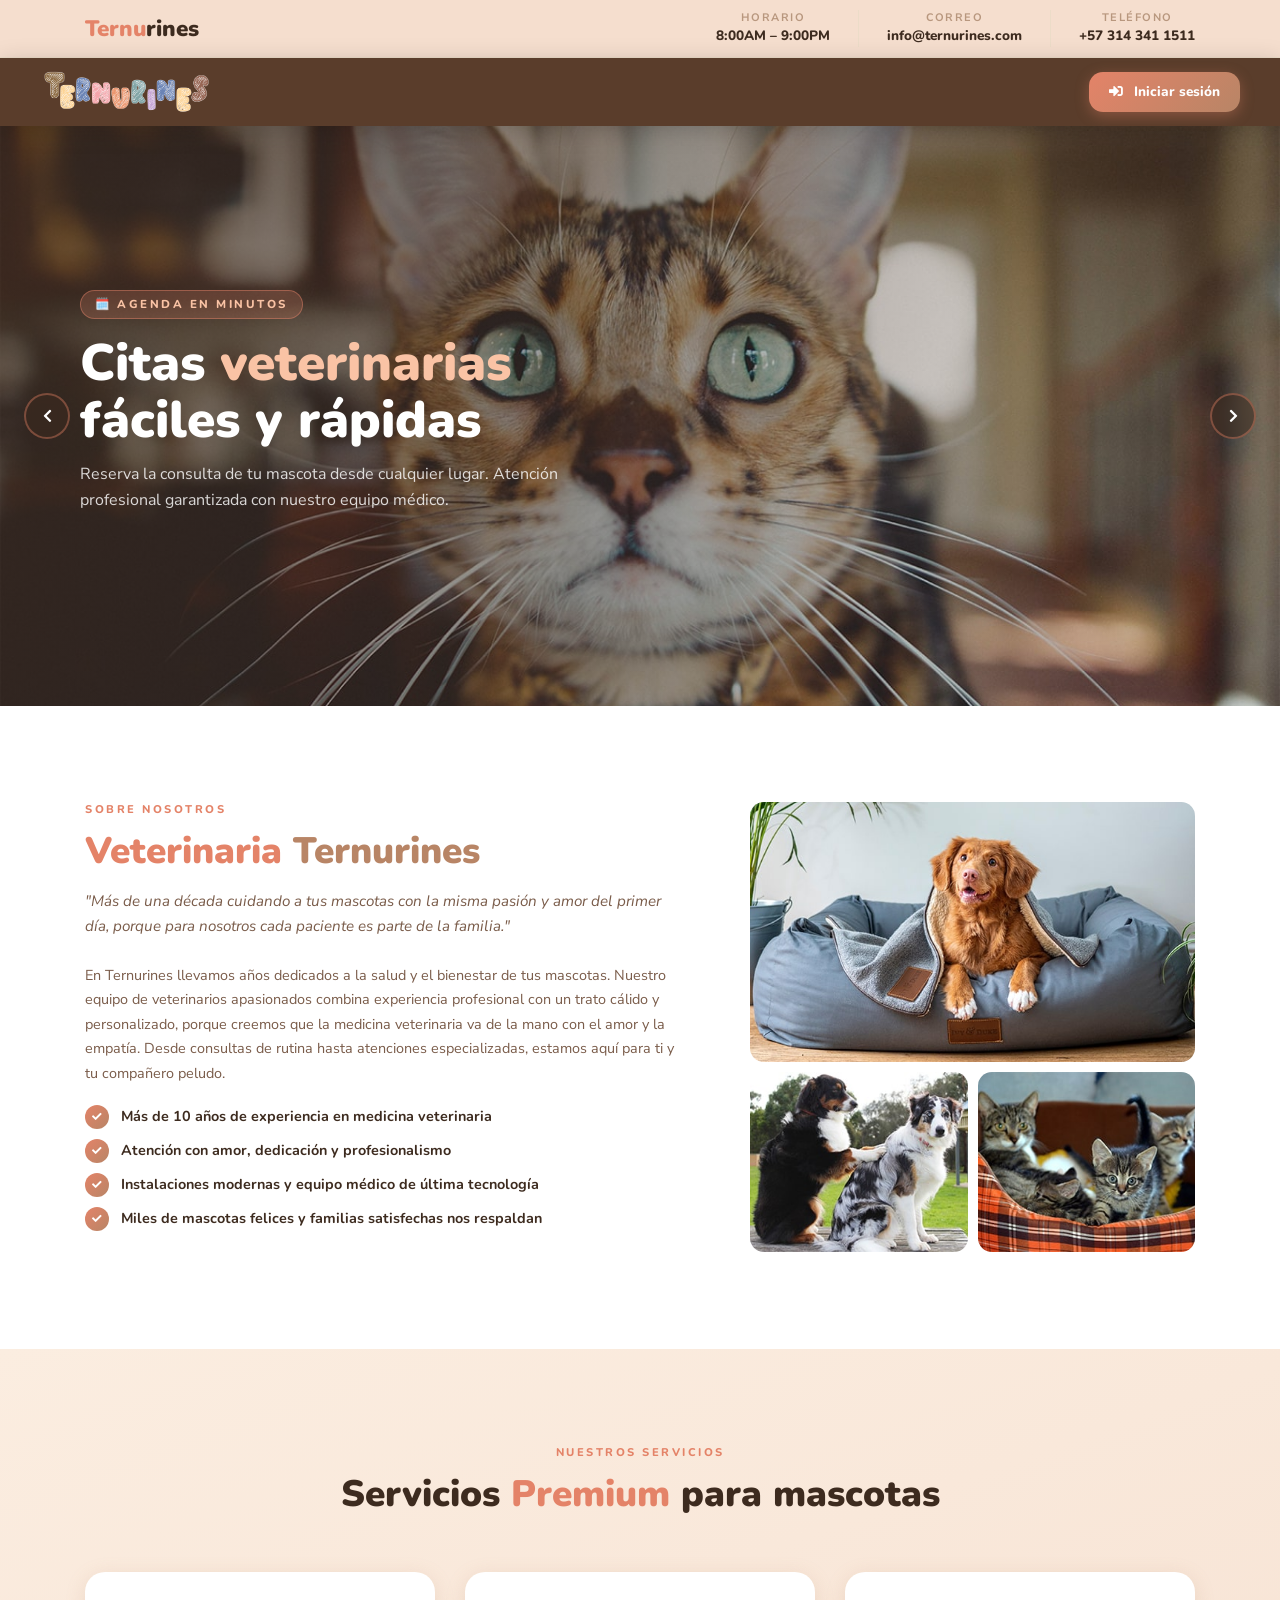
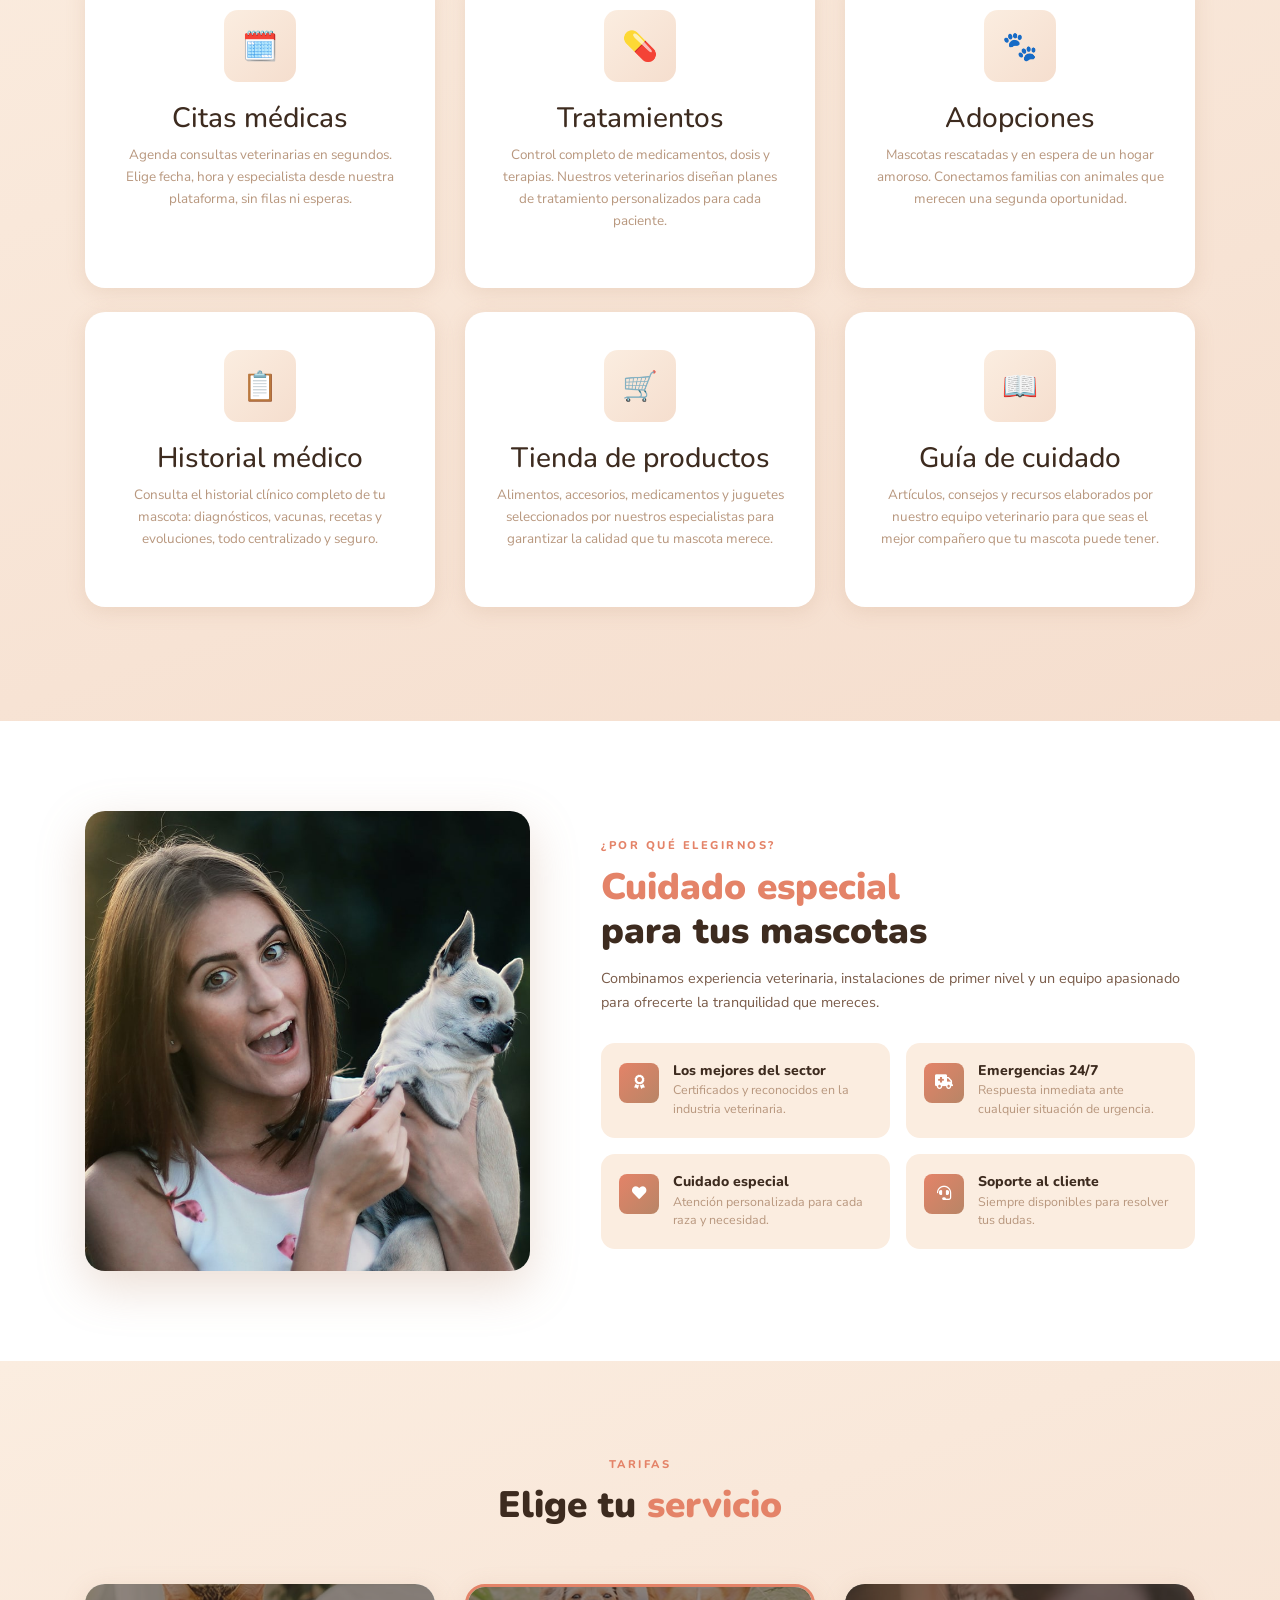
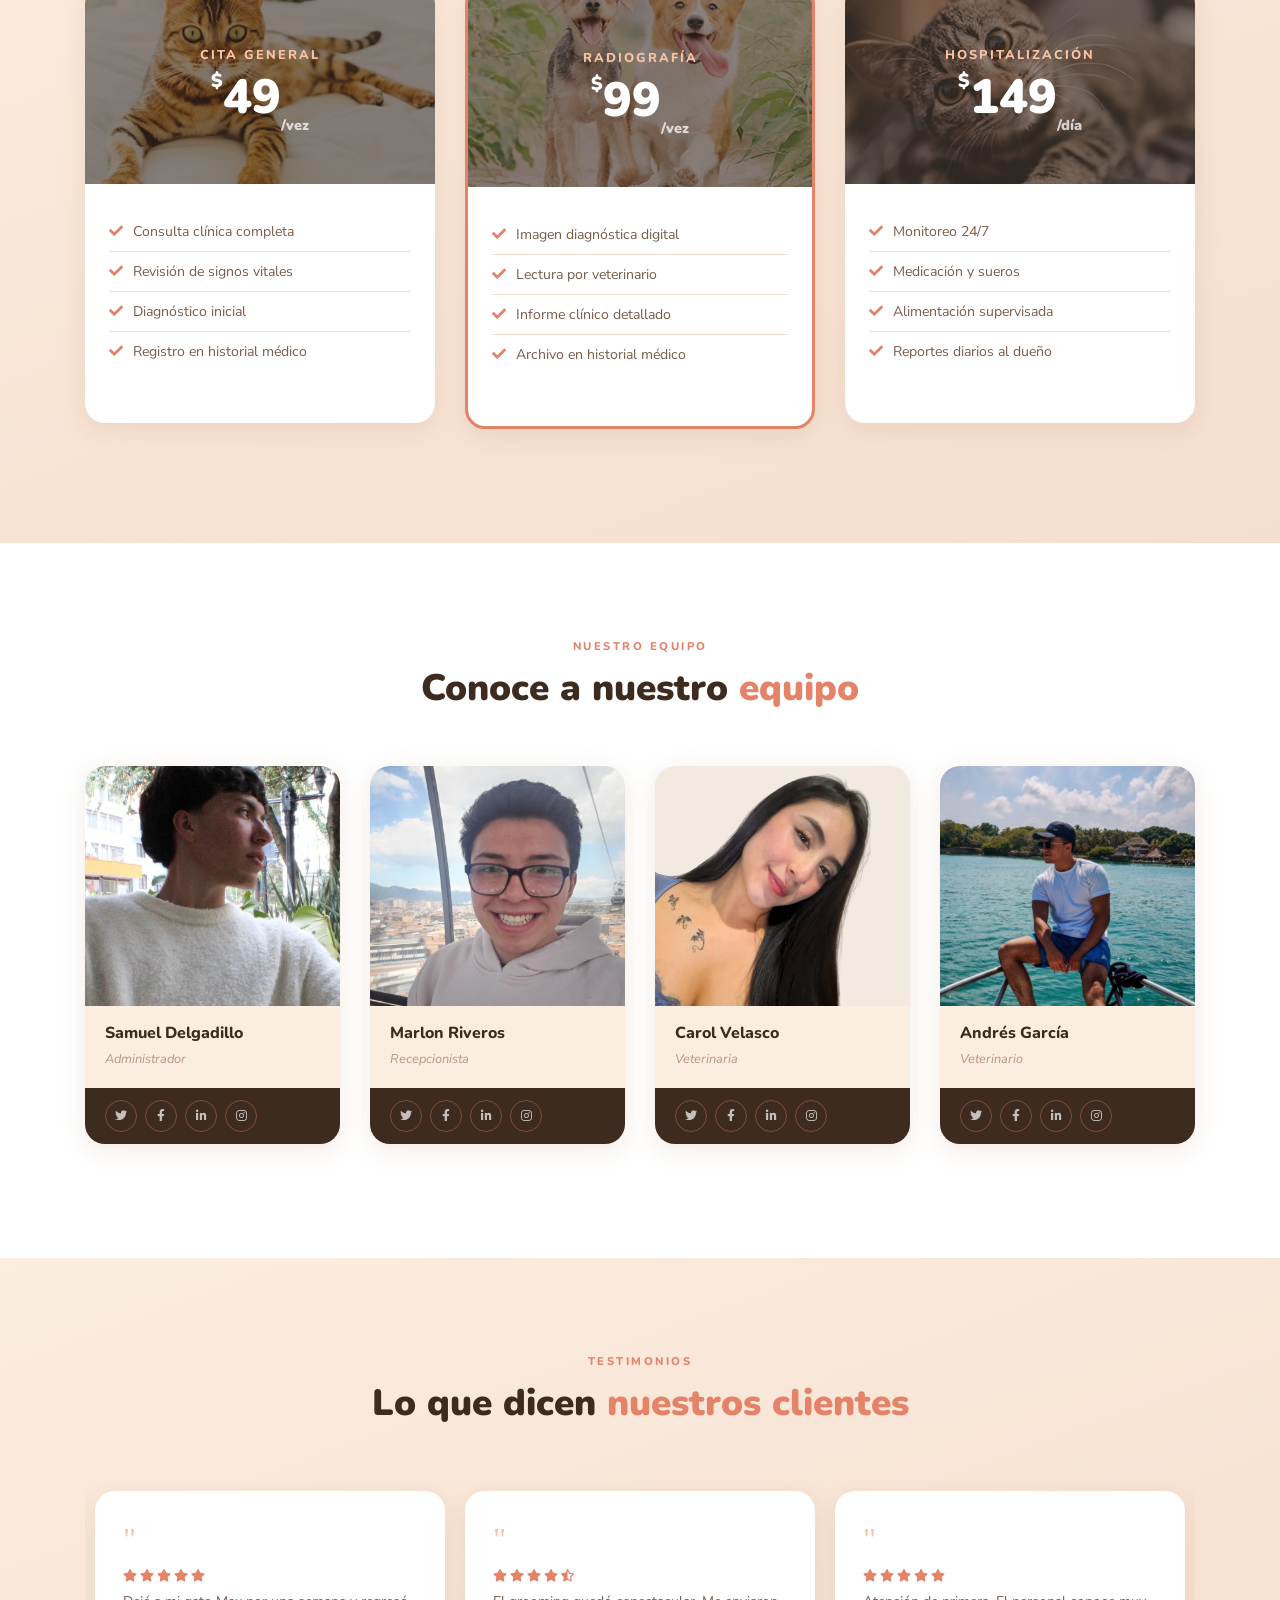
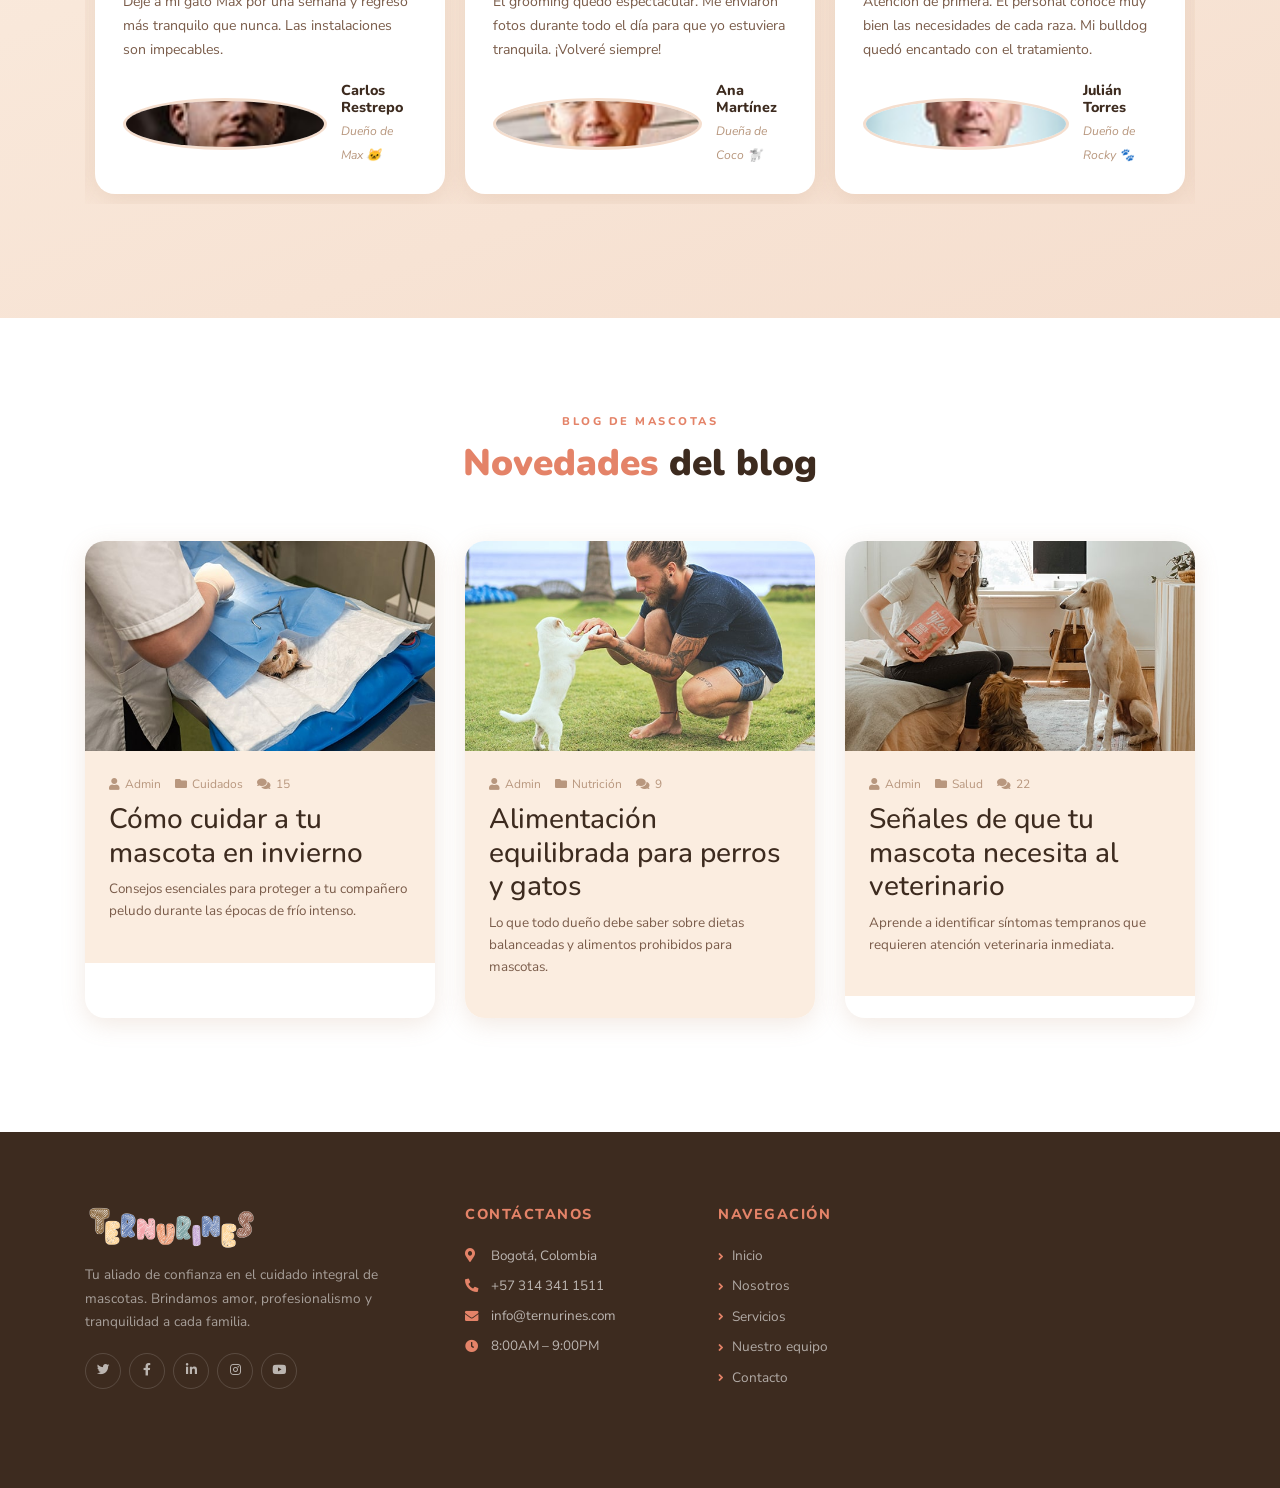
==== commit 4f787805: "Modificacion y correccion html, css y js del index, login y catalogo" ====
--- a/ternurines/src/main/resources/templates/index.html
+++ b/ternurines/src/main/resources/templates/index.html
@@ -1,1101 +1,44 @@
 <!DOCTYPE html>
 <html lang="es">
 <head>
-    <meta charset="utf-8">
-    <title>Ternurines — HOME</title>
-    <meta content="width=device-width, initial-scale=1.0" name="viewport">
+    <meta charset="UTF-8">
+    <meta name="viewport" content="width=device-width, initial-scale=1.0">
+    <meta name="description" content="Veterinaria Ternurines — Cuidamos a tus mascotas con amor, profesionalismo y dedicación. Citas, tratamientos, adopciones y más en Bogotá.">
+    <title>Ternurines — Inicio</title>
+
+    <!-- Favicon -->
+    <link rel="icon" type="image/png" href="../static/img/jirafa.png">
 
     <!-- Google Fonts -->
+    <link rel="preconnect" href="https://fonts.googleapis.com">
+    <link rel="preconnect" href="https://fonts.gstatic.com" crossorigin>
     <link href="https://fonts.googleapis.com/css2?family=Nunito:wght@400;600;700;800;900&family=Nunito+Sans:wght@400;600;700&display=swap" rel="stylesheet">
+
     <!-- Font Awesome -->
     <link href="https://cdnjs.cloudflare.com/ajax/libs/font-awesome/5.10.0/css/all.min.css" rel="stylesheet">
-    <!-- Bootstrap (solo grid y utilidades base) -->
+
+    <!-- Bootstrap -->
     <link href="https://stackpath.bootstrapcdn.com/bootstrap/4.4.1/css/bootstrap.min.css" rel="stylesheet">
+
     <!-- Owl Carousel -->
     <link href="https://cdnjs.cloudflare.com/ajax/libs/OwlCarousel2/2.3.4/assets/owl.carousel.min.css" rel="stylesheet">
 
-    <link rel="icon" type="image/png" href="img/jirafa.png">
-
-    <style>
-        /* ══════════════════════════════════════════════
-           SISTEMA DE DISEÑO — TERNURINES
-        ══════════════════════════════════════════════ */
-        :root {
-            --cream:       #fbede0;
-            --cream-mid:   #f5dece;
-            --cream-deep:  #ecdcc8;
-            --salmon:      #fac3a5;
-            --terracota:   #e48368;
-            --terracota-d: #c9664d;
-            --brown:       #b88566;
-            --olive:       #ac9f7c;
-            --white:       #ffffff;
-            --dark:        #3d2b1f;
-            --dark-mid:    #5a3d2b;
-            --text-mid:    #7a5c4a;
-            --text-light:  #b8977e;
-            --shadow:      rgba(184,133,102,0.18);
-            --shadow-md:   rgba(184,133,102,0.28);
-            --navbar-h:    68px;
-            --radius-sm:   8px;
-            --radius-md:   14px;
-            --radius-lg:   20px;
-        }
-
-        *, *::before, *::after { box-sizing: border-box; }
-
-        html { scroll-behavior: smooth; }
-
-        body {
-            font-family: 'Nunito Sans', sans-serif;
-            background: var(--white);
-            color: var(--dark);
-            overflow-x: hidden;
-        }
-
-        h1, h2, h3, h4, h5, h6 {
-            font-family: 'Nunito', sans-serif;
-        }
-
-        /* ── Scrollbar ── */
-        ::-webkit-scrollbar { width: 7px; }
-        ::-webkit-scrollbar-track { background: var(--cream); }
-        ::-webkit-scrollbar-thumb { background: var(--salmon); border-radius: 99px; }
-
-        /* ══════════════════════════════════════════════
-           TOPBAR
-        ══════════════════════════════════════════════ */
-        .topbar {
-            background: var(--dark);
-            padding: 10px 0;
-        }
-        .topbar-links a {
-            color: rgba(255,255,255,0.7);
-            font-size: 0.8rem;
-            font-weight: 600;
-            text-decoration: none;
-            margin: 0 12px;
-            transition: color .2s;
-        }
-        .topbar-links a:hover { color: var(--salmon); }
-        .topbar-links .sep { color: rgba(255,255,255,0.25); }
-        .topbar-social a {
-            color: rgba(255,255,255,0.6);
-            font-size: 0.85rem;
-            margin: 0 8px;
-            transition: color .2s;
-        }
-        .topbar-social a:hover { color: var(--terracota); }
-
-        /* ══════════════════════════════════════════════
-           NAVBAR
-        ══════════════════════════════════════════════ */
-        .navbar-ternurines {
-            position: sticky;
-            top: 0;
-            z-index: 999;
-            background: var(--dark-mid);
-            height: var(--navbar-h);
-            display: flex;
-            align-items: center;
-            padding: 0 40px;
-            box-shadow: 0 4px 24px rgba(0,0,0,0.18);
-        }
-        .navbar-brand-custom img {
-            height: 44px;
-            object-fit: contain;
-        }
-        .navbar-brand-custom .brand-fallback {
-            font-family: 'Nunito', sans-serif;
-            font-weight: 900;
-            font-size: 1.6rem;
-            color: var(--white);
-        }
-        .navbar-brand-custom .brand-fallback span { color: var(--terracota); }
-
-        .nav-links {
-            display: flex;
-            align-items: center;
-            gap: 4px;
-            margin: 0 auto;
-            list-style: none;
-            padding: 0;
-        }
-        .nav-links a {
-            font-family: 'Nunito', sans-serif;
-            font-weight: 700;
-            font-size: 0.88rem;
-            color: rgba(255,255,255,0.75);
-            text-decoration: none;
-            padding: 8px 14px;
-            border-radius: var(--radius-sm);
-            transition: all .2s;
-        }
-        .nav-links a:hover,
-        .nav-links a.active { color: var(--white); background: rgba(228,131,104,0.18); }
-
-        .nav-links .dropdown { position: relative; }
-        .nav-links .dropdown-menu-custom {
-            display: none;
-            position: absolute;
-            top: calc(100% + 8px);
-            left: 0;
-            background: var(--dark);
-            border-radius: var(--radius-md);
-            padding: 8px;
-            min-width: 160px;
-            box-shadow: 0 12px 32px rgba(0,0,0,0.28);
-            border: 1px solid rgba(255,255,255,0.08);
-        }
-        .nav-links .dropdown:hover .dropdown-menu-custom { display: block; }
-        .nav-links .dropdown-menu-custom a {
-            display: block;
-            border-radius: var(--radius-sm);
-            padding: 8px 14px;
-            font-size: 0.84rem;
-        }
-
-        .navbar-info {
-            display: flex;
-            gap: 24px;
-            align-items: center;
-        }
-        .navbar-info-item {
-            text-align: right;
-        }
-        .navbar-info-item .label {
-            font-size: 0.68rem;
-            font-weight: 700;
-            text-transform: uppercase;
-            letter-spacing: 1.5px;
-            color: var(--text-light);
-            display: block;
-        }
-        .navbar-info-item .value {
-            font-size: 0.8rem;
-            font-weight: 700;
-            color: rgba(255,255,255,0.85);
-        }
-        .navbar-divider {
-            width: 1px;
-            height: 32px;
-            background: rgba(255,255,255,0.12);
-        }
-        .btn-quote {
-            background: linear-gradient(135deg, var(--terracota), var(--brown));
-            color: var(--white);
-            font-family: 'Nunito', sans-serif;
-            font-weight: 800;
-            font-size: 0.85rem;
-            border: none;
-            border-radius: var(--radius-md);
-            padding: 10px 20px;
-            cursor: pointer;
-            text-decoration: none;
-            transition: all .22s;
-            box-shadow: 0 4px 14px rgba(228,131,104,0.35);
-            white-space: nowrap;
-            margin-left: auto;
-        }
-        .btn-quote:hover {
-            transform: translateY(-2px);
-            box-shadow: 0 7px 20px rgba(228,131,104,0.45);
-            color: var(--white);
-            text-decoration: none;
-        }
-
-        /* ══════════════════════════════════════════════
-           HERO / CAROUSEL
-        ══════════════════════════════════════════════ */
-        .hero-section { position: relative; overflow: hidden; }
-        .hero-slide { position: relative; }
-        .hero-slide img {
-            width: 100%;
-            height: 580px;
-            object-fit: cover;
-            display: block;
-        }
-        .hero-overlay {
-            position: absolute;
-            inset: 0;
-            background: linear-gradient(110deg, rgba(61,43,31,0.72) 0%, rgba(61,43,31,0.3) 60%, transparent 100%);
-            display: flex;
-            align-items: center;
-            padding: 0 80px;
-        }
-        .hero-content { max-width: 560px; }
-        .hero-badge {
-            display: inline-block;
-            background: rgba(228,131,104,0.22);
-            border: 1px solid rgba(228,131,104,0.45);
-            color: var(--salmon);
-            font-family: 'Nunito', sans-serif;
-            font-weight: 800;
-            font-size: 0.72rem;
-            text-transform: uppercase;
-            letter-spacing: 2.5px;
-            padding: 5px 14px;
-            border-radius: 99px;
-            margin-bottom: 16px;
-        }
-        .hero-content h1 {
-            font-weight: 900;
-            font-size: 3.2rem;
-            color: var(--white);
-            line-height: 1.1;
-            margin-bottom: 14px;
-        }
-        .hero-content h1 span { color: var(--salmon); }
-        .hero-content p {
-            color: rgba(255,255,255,0.82);
-            font-size: 1rem;
-            line-height: 1.6;
-            margin-bottom: 28px;
-        }
-        .hero-btns { display: flex; gap: 12px; flex-wrap: wrap; }
-        .btn-primary-t {
-            background: linear-gradient(135deg, var(--terracota), var(--brown));
-            color: var(--white);
-            font-family: 'Nunito', sans-serif;
-            font-weight: 800;
-            font-size: 0.92rem;
-            border: none;
-            border-radius: var(--radius-md);
-            padding: 13px 26px;
-            cursor: pointer;
-            text-decoration: none;
-            transition: all .22s;
-            box-shadow: 0 4px 18px rgba(228,131,104,0.4);
-            display: inline-flex;
-            align-items: center;
-            gap: 8px;
-        }
-        .btn-primary-t:hover {
-            transform: translateY(-2px);
-            box-shadow: 0 8px 24px rgba(228,131,104,0.5);
-            color: var(--white);
-            text-decoration: none;
-        }
-        .btn-outline-t {
-            background: rgba(255,255,255,0.1);
-            backdrop-filter: blur(8px);
-            color: var(--white);
-            font-family: 'Nunito', sans-serif;
-            font-weight: 800;
-            font-size: 0.92rem;
-            border: 2px solid rgba(255,255,255,0.45);
-            border-radius: var(--radius-md);
-            padding: 11px 26px;
-            cursor: pointer;
-            text-decoration: none;
-            transition: all .22s;
-            display: inline-flex;
-            align-items: center;
-            gap: 8px;
-        }
-        .btn-outline-t:hover {
-            background: rgba(255,255,255,0.2);
-            border-color: var(--white);
-            color: var(--white);
-            text-decoration: none;
-        }
-
-        /* Carousel controls */
-        .carousel-ctrl {
-            position: absolute;
-            top: 50%;
-            transform: translateY(-50%);
-            width: 46px; height: 46px;
-            background: rgba(61,43,31,0.55);
-            backdrop-filter: blur(6px);
-            border: 2px solid rgba(228,131,104,0.4);
-            border-radius: 50%;
-            color: var(--white);
-            display: flex;
-            align-items: center;
-            justify-content: center;
-            cursor: pointer;
-            transition: all .2s;
-            z-index: 10;
-            text-decoration: none;
-            font-size: 0.9rem;
-        }
-        .carousel-ctrl:hover {
-            background: var(--terracota);
-            border-color: var(--terracota);
-            color: var(--white);
-        }
-        .carousel-ctrl-prev { left: 24px; }
-        .carousel-ctrl-next { right: 24px; }
-
-        /* ══════════════════════════════════════════════
-           SECCIÓN GENÉRICA
-        ══════════════════════════════════════════════ */
-        .section-badge {
-            display: inline-block;
-            font-family: 'Nunito', sans-serif;
-            font-weight: 800;
-            font-size: 0.7rem;
-            text-transform: uppercase;
-            letter-spacing: 2.5px;
-            color: var(--terracota);
-            margin-bottom: 10px;
-        }
-        .section-title {
-            font-weight: 900;
-            font-size: 2.3rem;
-            color: var(--dark);
-            line-height: 1.2;
-            margin-bottom: 0;
-        }
-        .section-title span { color: var(--terracota); }
-        .section-title span.alt { color: var(--brown); }
-
-        /* ══════════════════════════════════════════════
-           BOOKING
-        ══════════════════════════════════════════════ */
-        .booking-section {
-            background: linear-gradient(160deg, var(--cream) 0%, var(--cream-mid) 100%);
-            padding: 72px 0;
-        }
-        .booking-form-wrap {
-            background: linear-gradient(145deg, var(--terracota), var(--brown));
-            border-radius: var(--radius-lg);
-            padding: 44px 36px;
-            box-shadow: 0 16px 48px rgba(228,131,104,0.3);
-        }
-        .booking-form-wrap h3 {
-            font-weight: 900;
-            font-size: 1.45rem;
-            color: var(--white);
-            margin-bottom: 24px;
-        }
-        .booking-input {
-            width: 100%;
-            height: 48px;
-            border: 2px solid rgba(255,255,255,0.25);
-            border-radius: var(--radius-sm);
-            background: rgba(255,255,255,0.15);
-            backdrop-filter: blur(6px);
-            color: var(--white);
-            font-family: 'Nunito Sans', sans-serif;
-            font-size: 0.88rem;
-            padding: 0 16px;
-            outline: none;
-            margin-bottom: 14px;
-            transition: border-color .2s, background .2s;
-        }
-        .booking-input::placeholder { color: rgba(255,255,255,0.6); }
-        .booking-input:focus {
-            border-color: rgba(255,255,255,0.7);
-            background: rgba(255,255,255,0.22);
-        }
-        .booking-input option { color: var(--dark); background: var(--white); }
-        .btn-book {
-            width: 100%;
-            height: 50px;
-            background: var(--dark);
-            border: none;
-            border-radius: var(--radius-md);
-            color: var(--white);
-            font-family: 'Nunito', sans-serif;
-            font-weight: 800;
-            font-size: 0.95rem;
-            cursor: pointer;
-            transition: all .22s;
-            margin-top: 6px;
-            box-shadow: 0 4px 16px rgba(0,0,0,0.25);
-        }
-        .btn-book:hover {
-            background: #2a1a10;
-            transform: translateY(-2px);
-            box-shadow: 0 8px 24px rgba(0,0,0,0.3);
-        }
-        .booking-info-col { padding-left: 48px; }
-        .booking-info-col .sub { color: var(--text-mid); font-weight: 700; font-size: 0.85rem; margin-bottom: 6px; }
-        .booking-info-col .title { font-weight: 900; font-size: 2.1rem; color: var(--dark); margin-bottom: 10px; }
-        .booking-info-col .title span { color: var(--terracota); }
-        .booking-info-col .desc { color: var(--text-mid); font-size: 0.9rem; line-height: 1.6; margin-bottom: 28px; }
-        .booking-feature {
-            display: flex;
-            align-items: flex-start;
-            gap: 16px;
-            margin-bottom: 22px;
-        }
-        .booking-feature-icon {
-            width: 48px; height: 48px;
-            border-radius: var(--radius-md);
-            background: var(--white);
-            display: flex;
-            align-items: center;
-            justify-content: center;
-            font-size: 1.3rem;
-            flex-shrink: 0;
-            box-shadow: 0 4px 14px var(--shadow);
-        }
-        .booking-feature-text h6 {
-            font-weight: 800;
-            font-size: 0.95rem;
-            color: var(--dark);
-            margin-bottom: 3px;
-        }
-        .booking-feature-text p {
-            font-size: 0.82rem;
-            color: var(--text-light);
-            margin: 0;
-        }
-
-        /* ══════════════════════════════════════════════
-           ABOUT
-        ══════════════════════════════════════════════ */
-        .about-section { padding: 90px 0; background: var(--white); }
-        .about-img-grid { display: grid; grid-template-columns: 1fr 1fr; gap: 10px; }
-        .about-img-grid .main { grid-column: span 2; }
-        .about-img-grid img {
-            width: 100%; height: 180px;
-            object-fit: cover;
-            border-radius: var(--radius-md);
-        }
-        .about-img-grid .main img { height: 260px; }
-        .about-text-col { padding-right: 48px; }
-        .about-desc { color: var(--text-mid); font-size: 0.9rem; line-height: 1.7; margin-bottom: 20px; }
-        .about-quote {
-            font-size: 0.95rem;
-            color: var(--text-mid);
-            font-style: italic;
-            line-height: 1.65;
-            margin-bottom: 24px;
-        }
-        .about-features { list-style: none; padding: 0; margin-bottom: 28px; }
-        .about-features li {
-            display: flex;
-            align-items: center;
-            gap: 12px;
-            font-family: 'Nunito', sans-serif;
-            font-weight: 700;
-            font-size: 0.9rem;
-            color: var(--dark);
-            margin-bottom: 10px;
-        }
-        .about-features li .check {
-            width: 24px; height: 24px;
-            background: linear-gradient(135deg, var(--terracota), var(--brown));
-            border-radius: 50%;
-            display: flex;
-            align-items: center;
-            justify-content: center;
-            color: var(--white);
-            font-size: 0.65rem;
-            flex-shrink: 0;
-        }
-
-        /* ══════════════════════════════════════════════
-           SERVICES
-        ══════════════════════════════════════════════ */
-        .services-section {
-            background: linear-gradient(160deg, var(--cream) 0%, var(--cream-mid) 100%);
-            padding: 90px 0;
-        }
-        .service-card {
-            background: var(--white);
-            border-radius: var(--radius-lg);
-            padding: 36px 28px;
-            text-align: center;
-            box-shadow: 0 4px 20px var(--shadow);
-            transition: all .28s;
-            height: 100%;
-            border: 2px solid transparent;
-        }
-        .service-card:hover {
-            transform: translateY(-6px);
-            box-shadow: 0 16px 40px var(--shadow-md);
-            border-color: var(--salmon);
-        }
-        .service-icon {
-            width: 72px; height: 72px;
-            border-radius: var(--radius-md);
-            background: linear-gradient(135deg, var(--cream), var(--cream-mid));
-            display: flex;
-            align-items: center;
-            justify-content: center;
-            font-size: 1.8rem;
-            margin: 0 auto 20px;
-            transition: all .28s;
-        }
-        .service-card:hover .service-icon {
-            background: linear-gradient(135deg, var(--terracota), var(--brown));
-        }
-        .service-card h4 {
-            font-weight: 800;
-            font-size: 1.05rem;
-            color: var(--dark);
-            margin-bottom: 10px;
-        }
-        .service-card p {
-            font-size: 0.84rem;
-            color: var(--text-light);
-            line-height: 1.65;
-            margin-bottom: 18px;
-        }
-        .service-link {
-            font-family: 'Nunito', sans-serif;
-            font-weight: 800;
-            font-size: 0.78rem;
-            text-transform: uppercase;
-            letter-spacing: 1.5px;
-            color: var(--terracota);
-            text-decoration: none;
-            transition: color .2s;
-        }
-        .service-link:hover { color: var(--brown); text-decoration: none; }
-
-        /* ══════════════════════════════════════════════
-           FEATURES / WHY US
-        ══════════════════════════════════════════════ */
-        .features-section { padding: 90px 0; background: var(--white); }
-        .features-img {
-            width: 100%;
-            border-radius: var(--radius-lg);
-            object-fit: cover;
-            height: 460px;
-            box-shadow: 0 16px 48px var(--shadow-md);
-        }
-        .features-text-col { padding-left: 56px; }
-        .features-grid { display: grid; grid-template-columns: 1fr 1fr; gap: 16px; margin-top: 28px; }
-        .feature-item {
-            background: var(--cream);
-            border-radius: var(--radius-md);
-            padding: 20px 18px;
-            display: flex;
-            align-items: flex-start;
-            gap: 14px;
-            transition: all .22s;
-        }
-        .feature-item:hover {
-            background: #fff5f0;
-            transform: translateY(-2px);
-            box-shadow: 0 6px 20px var(--shadow);
-        }
-        .feature-item-icon {
-            width: 40px; height: 40px;
-            border-radius: var(--radius-sm);
-            background: linear-gradient(135deg, var(--terracota), var(--brown));
-            display: flex;
-            align-items: center;
-            justify-content: center;
-            color: var(--white);
-            font-size: 0.9rem;
-            flex-shrink: 0;
-        }
-        .feature-item-text h6 {
-            font-weight: 800;
-            font-size: 0.88rem;
-            color: var(--dark);
-            margin-bottom: 2px;
-        }
-        .feature-item-text p {
-            font-size: 0.78rem;
-            color: var(--text-light);
-            margin: 0;
-            line-height: 1.45;
-        }
-
-        /* ══════════════════════════════════════════════
-           PRICING
-        ══════════════════════════════════════════════ */
-        .pricing-section {
-            background: linear-gradient(160deg, var(--cream) 0%, var(--cream-mid) 100%);
-            padding: 90px 0;
-        }
-        .price-card {
-            background: var(--white);
-            border-radius: var(--radius-lg);
-            overflow: hidden;
-            box-shadow: 0 6px 24px var(--shadow);
-            transition: all .28s;
-            position: relative;
-        }
-        .price-card:hover {
-            transform: translateY(-6px);
-            box-shadow: 0 18px 48px var(--shadow-md);
-        }
-        .price-card.featured {
-            border: 3px solid var(--terracota);
-        }
-        .price-card.featured .featured-badge {
-            position: absolute;
-            top: 16px; right: 16px;
-            background: var(--terracota);
-            color: var(--white);
-            font-family: 'Nunito', sans-serif;
-            font-weight: 800;
-            font-size: 0.68rem;
-            text-transform: uppercase;
-            letter-spacing: 1.5px;
-            padding: 4px 12px;
-            border-radius: 99px;
-        }
-        .price-header {
-            position: relative;
-            height: 200px;
-        }
-        .price-header img {
-            width: 100%; height: 100%;
-            object-fit: cover;
-            display: block;
-        }
-        .price-header-overlay {
-            position: absolute;
-            inset: 0;
-            background: rgba(61,43,31,0.58);
-            display: flex;
-            flex-direction: column;
-            align-items: center;
-            justify-content: center;
-        }
-        .price-tier {
-            font-family: 'Nunito', sans-serif;
-            font-weight: 800;
-            font-size: 0.8rem;
-            text-transform: uppercase;
-            letter-spacing: 2px;
-            color: var(--salmon);
-            margin-bottom: 8px;
-        }
-        .price-amount {
-            font-family: 'Nunito', sans-serif;
-            font-weight: 900;
-            font-size: 3rem;
-            color: var(--white);
-            line-height: 1;
-        }
-        .price-amount sup { font-size: 1.2rem; vertical-align: super; }
-        .price-amount sub { font-size: 0.9rem; vertical-align: bottom; opacity: 0.75; }
-        .price-body { padding: 28px 24px; }
-        .price-features { list-style: none; padding: 0; margin-bottom: 24px; }
-        .price-features li {
-            display: flex;
-            align-items: center;
-            gap: 10px;
-            font-size: 0.88rem;
-            color: var(--text-mid);
-            padding: 9px 0;
-            border-bottom: 1px solid var(--cream-mid);
-        }
-        .price-features li:last-child { border-bottom: none; }
-        .price-features li .ic-yes { color: var(--terracota); }
-        .price-features li .ic-no { color: #ccc; }
-        .price-features li.unavailable { color: #ccc; }
-        .btn-price {
-            display: block;
-            width: 100%;
-            padding: 14px;
-            border: none;
-            border-radius: var(--radius-md);
-            background: linear-gradient(135deg, var(--terracota), var(--brown));
-            color: var(--white);
-            font-family: 'Nunito', sans-serif;
-            font-weight: 800;
-            font-size: 0.9rem;
-            cursor: pointer;
-            transition: all .22s;
-            text-align: center;
-            text-decoration: none;
-            box-shadow: 0 4px 14px rgba(228,131,104,0.32);
-        }
-        .btn-price:hover {
-            transform: translateY(-2px);
-            box-shadow: 0 8px 22px rgba(228,131,104,0.45);
-            color: var(--white);
-            text-decoration: none;
-        }
-        .btn-price.outline {
-            background: transparent;
-            border: 2px solid var(--terracota);
-            color: var(--terracota);
-            box-shadow: none;
-        }
-        .btn-price.outline:hover {
-            background: var(--terracota);
-            color: var(--white);
-        }
-
-        /* ══════════════════════════════════════════════
-           TEAM
-        ══════════════════════════════════════════════ */
-        .team-section { padding: 90px 0; background: var(--white); }
-        .team-card {
-            background: var(--white);
-            border-radius: var(--radius-lg);
-            overflow: hidden;
-            box-shadow: 0 6px 24px var(--shadow);
-            transition: all .28s;
-        }
-        .team-card:hover {
-            transform: translateY(-6px);
-            box-shadow: 0 18px 40px var(--shadow-md);
-        }
-        .team-card img {
-            width: 100%;
-            height: 240px;
-            object-fit: cover;
-            display: block;
-        }
-        .team-info {
-            padding: 18px 20px;
-            background: var(--cream);
-        }
-        .team-info h5 {
-            font-weight: 800;
-            font-size: 1rem;
-            color: var(--dark);
-            margin-bottom: 3px;
-        }
-        .team-info span {
-            font-size: 0.8rem;
-            color: var(--text-light);
-            font-style: italic;
-        }
-        .team-social-bar {
-            background: var(--dark);
-            padding: 12px 20px;
-            display: flex;
-            gap: 8px;
-            align-items: center;
-        }
-        .team-social-bar a {
-            width: 32px; height: 32px;
-            border: 1px solid rgba(228,131,104,0.4);
-            border-radius: 50%;
-            display: flex;
-            align-items: center;
-            justify-content: center;
-            color: rgba(255,255,255,0.7);
-            font-size: 0.75rem;
-            text-decoration: none;
-            transition: all .2s;
-        }
-        .team-social-bar a:hover {
-            background: var(--terracota);
-            border-color: var(--terracota);
-            color: var(--white);
-        }
-
-        /* ══════════════════════════════════════════════
-           TESTIMONIALS
-        ══════════════════════════════════════════════ */
-        .testimonials-section {
-            background: linear-gradient(160deg, var(--cream) 0%, var(--cream-mid) 100%);
-            padding: 90px 0;
-        }
-        .testimonial-card {
-            background: var(--white);
-            border-radius: var(--radius-lg);
-            padding: 32px 28px 28px;
-            box-shadow: 0 6px 24px var(--shadow);
-            margin: 10px;
-        }
-        .testimonial-quote {
-            font-size: 2rem;
-            color: var(--salmon);
-            font-family: Georgia, serif;
-            line-height: 1;
-            margin-bottom: 12px;
-        }
-        .testimonial-card p {
-            font-size: 0.88rem;
-            color: var(--text-mid);
-            line-height: 1.7;
-            margin-bottom: 20px;
-        }
-        .testimonial-author {
-            display: flex;
-            align-items: center;
-            gap: 14px;
-        }
-        .testimonial-author img {
-            width: 52px; height: 52px;
-            border-radius: 50%;
-            object-fit: cover;
-            border: 3px solid var(--cream-mid);
-        }
-        .testimonial-author-info h6 {
-            font-weight: 800;
-            font-size: 0.9rem;
-            color: var(--dark);
-            margin-bottom: 2px;
-        }
-        .testimonial-author-info span {
-            font-size: 0.76rem;
-            color: var(--text-light);
-            font-style: italic;
-        }
-        .stars { color: var(--terracota); font-size: 0.78rem; margin-bottom: 4px; }
-
-        /* ══════════════════════════════════════════════
-           BLOG
-        ══════════════════════════════════════════════ */
-        .blog-section { padding: 90px 0; background: var(--white); }
-        .blog-card {
-            background: var(--white);
-            border-radius: var(--radius-lg);
-            overflow: hidden;
-            box-shadow: 0 6px 24px var(--shadow);
-            transition: all .28s;
-            height: 100%;
-        }
-        .blog-card:hover {
-            transform: translateY(-6px);
-            box-shadow: 0 18px 40px var(--shadow-md);
-        }
-        .blog-card img {
-            width: 100%;
-            height: 210px;
-            object-fit: cover;
-            display: block;
-            transition: transform .4s;
-        }
-        .blog-card:hover img { transform: scale(1.04); }
-        .blog-card-img-wrap { overflow: hidden; }
-        .blog-body {
-            background: var(--cream);
-            padding: 24px;
-        }
-        .blog-meta {
-            display: flex;
-            gap: 14px;
-            margin-bottom: 10px;
-        }
-        .blog-meta span {
-            font-size: 0.75rem;
-            color: var(--text-light);
-            display: flex;
-            align-items: center;
-            gap: 5px;
-        }
-        .blog-body h4 {
-            font-weight: 800;
-            font-size: 1rem;
-            color: var(--dark);
-            margin-bottom: 10px;
-            line-height: 1.35;
-        }
-        .blog-body p {
-            font-size: 0.84rem;
-            color: var(--text-mid);
-            line-height: 1.65;
-            margin-bottom: 16px;
-        }
-        .blog-link {
-            font-family: 'Nunito', sans-serif;
-            font-weight: 800;
-            font-size: 0.78rem;
-            text-transform: uppercase;
-            letter-spacing: 1.5px;
-            color: var(--terracota);
-            text-decoration: none;
-            display: inline-flex;
-            align-items: center;
-            gap: 6px;
-            transition: color .2s;
-        }
-        .blog-link:hover { color: var(--brown); text-decoration: none; }
-
-        /* ══════════════════════════════════════════════
-           FOOTER
-        ══════════════════════════════════════════════ */
-        .footer-main {
-            background: var(--dark);
-            padding: 72px 0 36px;
-        }
-        .footer-brand-name {
-            font-family: 'Nunito', sans-serif;
-            font-weight: 900;
-            font-size: 1.8rem;
-            color: var(--white);
-            margin-bottom: 14px;
-        }
-        .footer-brand-name span { color: var(--terracota); }
-        .footer-desc {
-            font-size: 0.85rem;
-            color: rgba(255,255,255,0.55);
-            line-height: 1.7;
-        }
-        .footer-heading {
-            font-family: 'Nunito', sans-serif;
-            font-weight: 800;
-            font-size: 0.9rem;
-            color: var(--terracota);
-            text-transform: uppercase;
-            letter-spacing: 1.5px;
-            margin-bottom: 20px;
-        }
-        .footer-contact-item {
-            display: flex;
-            align-items: center;
-            gap: 10px;
-            font-size: 0.84rem;
-            color: rgba(255,255,255,0.65);
-            margin-bottom: 10px;
-        }
-        .footer-contact-item i { color: var(--terracota); width: 16px; }
-        .footer-social { display: flex; gap: 8px; margin-top: 20px; }
-        .footer-social a {
-            width: 36px; height: 36px;
-            border: 1px solid rgba(255,255,255,0.15);
-            border-radius: 50%;
-            display: flex;
-            align-items: center;
-            justify-content: center;
-            color: rgba(255,255,255,0.65);
-            font-size: 0.78rem;
-            text-decoration: none;
-            transition: all .2s;
-        }
-        .footer-social a:hover {
-            background: var(--terracota);
-            border-color: var(--terracota);
-            color: var(--white);
-        }
-        .footer-links { list-style: none; padding: 0; }
-        .footer-links li { margin-bottom: 10px; }
-        .footer-links a {
-            font-size: 0.85rem;
-            color: rgba(255,255,255,0.6);
-            text-decoration: none;
-            display: flex;
-            align-items: center;
-            gap: 8px;
-            transition: color .2s;
-        }
-        .footer-links a:hover { color: var(--salmon); }
-        .footer-links a i { color: var(--terracota); font-size: 0.7rem; }
-
-        /* Newsletter */
-        .footer-input {
-            width: 100%;
-            height: 44px;
-            border: 1px solid rgba(255,255,255,0.12);
-            border-radius: var(--radius-sm);
-            background: rgba(255,255,255,0.07);
-            color: var(--white);
-            font-family: 'Nunito Sans', sans-serif;
-            font-size: 0.85rem;
-            padding: 0 16px;
-            outline: none;
-            margin-bottom: 10px;
-            transition: border-color .2s;
-        }
-        .footer-input::placeholder { color: rgba(255,255,255,0.35); }
-        .footer-input:focus { border-color: rgba(228,131,104,0.5); }
-        .btn-newsletter {
-            width: 100%;
-            height: 44px;
-            background: linear-gradient(135deg, var(--terracota), var(--brown));
-            border: none;
-            border-radius: var(--radius-sm);
-            color: var(--white);
-            font-family: 'Nunito', sans-serif;
-            font-weight: 800;
-            font-size: 0.88rem;
-            cursor: pointer;
-            transition: all .22s;
-            box-shadow: 0 4px 14px rgba(228,131,104,0.3);
-        }
-        .btn-newsletter:hover {
-            transform: translateY(-2px);
-            box-shadow: 0 8px 20px rgba(228,131,104,0.4);
-        }
-
-        .footer-bottom {
-            background: #2a1a10;
-            padding: 18px 0;
-        }
-        .footer-bottom p {
-            font-size: 0.8rem;
-            color: rgba(255,255,255,0.45);
-            margin: 0;
-        }
-        .footer-bottom a { color: rgba(255,255,255,0.65); text-decoration: none; }
-        .footer-bottom a:hover { color: var(--salmon); }
-        .footer-bottom-links {
-            display: flex;
-            gap: 16px;
-            justify-content: flex-end;
-        }
-        .footer-bottom-links a {
-            font-size: 0.78rem;
-            color: rgba(255,255,255,0.45);
-            text-decoration: none;
-            transition: color .2s;
-        }
-        .footer-bottom-links a:hover { color: var(--salmon); }
-
-        /* ══════════════════════════════════════════════
-           BACK TO TOP
-        ══════════════════════════════════════════════ */
-        .back-to-top {
-            position: fixed;
-            bottom: 28px;
-            right: 28px;
-            width: 46px; height: 46px;
-            background: linear-gradient(135deg, var(--terracota), var(--brown));
-            border-radius: 50%;
-            display: none;
-            align-items: center;
-            justify-content: center;
-            color: var(--white);
-            font-size: 1rem;
-            text-decoration: none;
-            box-shadow: 0 6px 20px rgba(228,131,104,0.4);
-            transition: all .22s;
-            z-index: 990;
-        }
-        .back-to-top.visible { display: flex; }
-        .back-to-top:hover {
-            transform: translateY(-3px);
-            box-shadow: 0 10px 28px rgba(228,131,104,0.5);
-            color: var(--white);
-        }
-
-        /* ══════════════════════════════════════════════
-           UTILITIES
-        ══════════════════════════════════════════════ */
-        .text-center-section {
-            text-align: center;
-            margin-bottom: 56px;
-        }
-        .mb-section { margin-bottom: 56px; }
-
-        @media (max-width: 991px) {
-            .booking-info-col { padding-left: 0; margin-top: 36px; }
-            .about-text-col { padding-right: 0; margin-bottom: 36px; }
-            .features-text-col { padding-left: 0; margin-top: 36px; }
-            .hero-content h1 { font-size: 2.2rem; }
-            .hero-overlay { padding: 0 36px; }
-            .nav-links, .navbar-info, .navbar-divider { display: none; }
-        }
-        @media (max-width: 767px) {
-            .section-title { font-size: 1.8rem; }
-            .hero-slide img { height: 420px; }
-            .features-grid { grid-template-columns: 1fr; }
-            .footer-bottom-links { justify-content: center; margin-top: 8px; }
-        }
-    </style>
+    <!-- Estilos propios -->
+    <link href="../static/css/style.css" rel="stylesheet">
 </head>
 <body>
 
-   
     <!-- ══════ INFO BAR ══════ -->
-    <div style="background: var(--cream-mid); padding: 10px 0; border-bottom: 1px solid var(--cream-deep);">
+    <div class="infobar" style="background:var(--cream-mid);padding:10px 0;border-bottom:1px solid var(--cream-deep);">
         <div class="container">
             <div class="d-flex justify-content-between align-items-center flex-wrap" style="gap:12px;">
-                <a href="#" style="text-decoration:none;">
-                    
-                    <span id="ib-fb" style="display:none;font-family:'Nunito',sans-serif;font-weight:900;font-size:1.4rem;color:var(--dark);">
+
+                <a href="index.html" style="text-decoration:none;" aria-label="Ir al inicio">
+                    <span style="font-family:'Nunito',sans-serif;font-weight:900;font-size:1.4rem;color:var(--dark);">
                         <span style="color:var(--terracota);">Ternu</span>rines
                     </span>
                 </a>
+
                 <div class="d-flex" style="gap:28px;">
                     <div style="text-align:center;">
                         <div style="font-size:0.68rem;font-weight:700;color:var(--text-light);text-transform:uppercase;letter-spacing:1.5px;">Horario</div>
@@ -1112,140 +55,129 @@
                         <div style="font-family:'Nunito',sans-serif;font-weight:800;font-size:0.85rem;color:var(--dark);">+57 314 341 1511</div>
                     </div>
                 </div>
+
             </div>
         </div>
     </div>
 
     <!-- ══════ NAVBAR ══════ -->
-    <nav class="navbar-ternurines">
-        <a href="index.html" style="text-decoration:none;flex-shrink:0;">
-            <img src="img/navbar_logo.png" style="height:42px;object-fit:contain;"
-                 onerror="this.style.display='none';document.getElementById('nb-fb').style.display='block';" alt="Ternurines">
-            <span id="nb-fb" style="display:none;font-family:'Nunito',sans-serif;font-weight:900;font-size:1.5rem;color:#fff;">
-                <span style="color:var(--terracota);">Ternu</span>rines
-            </span>
+    <nav class="navbar-ternurines" role="navigation" aria-label="Navegación principal">
+        <a href="index.html" style="text-decoration:none;flex-shrink:0;" aria-label="Ternurines — Inicio">
+            <img src="../static/img/navbar_logo.png"
+                 style="height:42px;object-fit:contain;"
+                 alt="Logo Ternurines">
         </a>
 
-        
-
-        <a href="login.html" class="btn-quote"><i class="fas fa-sign-in-alt" style="margin-right:7px;"></i>Iniciar sesión</a>
+        <a href="login.html" class="btn-quote">
+            <i class="fas fa-sign-in-alt" aria-hidden="true" style="margin-right:7px;"></i>
+            Iniciar sesión
+        </a>
     </nav>
 
-
- <!-- ══════ HERO / CAROUSEL ══════ -->
-    <section class="hero-section">
+    <!-- ══════ HERO / CAROUSEL ══════ -->
+    <section class="hero-section" aria-label="Presentación de servicios">
         <div id="heroCarousel" class="carousel slide" data-ride="carousel">
             <div class="carousel-inner">
- 
+
                 <div class="carousel-item active hero-slide">
-                    <img src="img/carousel-1.jpg" alt="Citas veterinarias">
+                    <img src="../static/img/carousel-1.jpg" alt="Citas veterinarias fáciles y rápidas">
                     <div class="hero-overlay">
                         <div class="hero-content">
                             <div class="hero-badge">🗓️ Agenda en minutos</div>
                             <h1>Citas <span>veterinarias</span><br>fáciles y rápidas</h1>
                             <p>Reserva la consulta de tu mascota desde cualquier lugar. Atención profesional garantizada con nuestro equipo médico.</p>
-                            
-                        </div>
-                    </div>
-                </div>
- 
+                        </div>
+                    </div>
+                </div>
+
                 <div class="carousel-item hero-slide">
-                    <img src="img/carousel-2.jpg" alt="Tratamientos médicos">
+                    <img src="../static/img/carousel-2.jpg" alt="Tratamientos médicos especializados">
                     <div class="hero-overlay">
                         <div class="hero-content">
                             <div class="hero-badge">💊 Salud integral</div>
                             <h1>Tratamientos<br><span>especializados</span></h1>
                             <p>Seguimiento médico completo, medicamentos y terapias adaptadas a las necesidades únicas de tu mascota.</p>
-                            
-                        </div>
-                    </div>
-                </div>
- 
+                        </div>
+                    </div>
+                </div>
+
                 <div class="carousel-item hero-slide">
-                    <img src="img/carousel-1.jpg" alt="Adopciones">
+                    <img src="../static/img/carousel-1.jpg" alt="Adopta una mascota">
                     <div class="hero-overlay">
                         <div class="hero-content">
                             <div class="hero-badge">🐾 Dale un hogar</div>
                             <h1>Adopta y<br><span>cambia una vida</span></h1>
                             <p>Tenemos mascotas rescatadas esperando un hogar lleno de amor. Consulta nuestras historias de adopción.</p>
-                            
-                        </div>
-                    </div>
-                </div>
- 
+                        </div>
+                    </div>
+                </div>
+
                 <div class="carousel-item hero-slide">
-                    <img src="img/carousel-2.jpg" alt="Tienda de productos">
+                    <img src="../static/img/carousel-2.jpg" alt="Tienda de productos para mascotas">
                     <div class="hero-overlay">
                         <div class="hero-content">
                             <div class="hero-badge">🛒 Todo en un lugar</div>
                             <h1>Tienda de<br><span>productos</span> para mascotas</h1>
                             <p>Alimentos, accesorios, medicamentos y juguetes. Lo mejor del mercado seleccionado por nuestros veterinarios.</p>
-                            
-                        </div>
-                    </div>
-                </div>
- 
-            </div>
-            <a class="carousel-ctrl carousel-ctrl-prev" href="#heroCarousel" data-slide="prev">
-                <i class="fas fa-chevron-left"></i>
+                        </div>
+                    </div>
+                </div>
+
+            </div>
+
+            <a class="carousel-ctrl carousel-ctrl-prev" href="#heroCarousel" role="button" data-slide="prev" aria-label="Diapositiva anterior">
+                <i class="fas fa-chevron-left" aria-hidden="true"></i>
             </a>
-            <a class="carousel-ctrl carousel-ctrl-next" href="#heroCarousel" data-slide="next">
-                <i class="fas fa-chevron-right"></i>
+            <a class="carousel-ctrl carousel-ctrl-next" href="#heroCarousel" role="button" data-slide="next" aria-label="Diapositiva siguiente">
+                <i class="fas fa-chevron-right" aria-hidden="true"></i>
             </a>
         </div>
     </section>
- 
-
-
-
-<!-- ══════ ABOUT ══════ -->
-    <section class="about-section">
+
+    <!-- ══════ ABOUT ══════ -->
+    <section class="about-section" id="nosotros">
         <div class="container">
             <div class="row align-items-center">
-
 
                 <div class="col-lg-7 about-text-col order-2 order-lg-1">
                     <p class="section-badge">Sobre nosotros</p>
                     <h2 class="section-title" style="margin-bottom:16px;"><span>Veterinaria</span> <span class="alt">Ternurines</span></h2>
-                    <p class="about-quote">"Más de una década cuidando a tus mascotas con la misma pasión y amor del primer día, porque para nosotros cada paciente es parte de la familia."</p>
+                    <blockquote class="about-quote">"Más de una década cuidando a tus mascotas con la misma pasión y amor del primer día, porque para nosotros cada paciente es parte de la familia."</blockquote>
                     <p class="about-desc">En Ternurines llevamos años dedicados a la salud y el bienestar de tus mascotas. Nuestro equipo de veterinarios apasionados combina experiencia profesional con un trato cálido y personalizado, porque creemos que la medicina veterinaria va de la mano con el amor y la empatía. Desde consultas de rutina hasta atenciones especializadas, estamos aquí para ti y tu compañero peludo.</p>
                     <ul class="about-features">
                         <li>
-                            <div class="check"><i class="fas fa-check" style="font-size:0.6rem;"></i></div>
+                            <span class="check" aria-hidden="true"><i class="fas fa-check" style="font-size:0.6rem;"></i></span>
                             Más de 10 años de experiencia en medicina veterinaria
                         </li>
                         <li>
-                            <div class="check"><i class="fas fa-check" style="font-size:0.6rem;"></i></div>
+                            <span class="check" aria-hidden="true"><i class="fas fa-check" style="font-size:0.6rem;"></i></span>
                             Atención con amor, dedicación y profesionalismo
                         </li>
                         <li>
-                            <div class="check"><i class="fas fa-check" style="font-size:0.6rem;"></i></div>
+                            <span class="check" aria-hidden="true"><i class="fas fa-check" style="font-size:0.6rem;"></i></span>
                             Instalaciones modernas y equipo médico de última tecnología
                         </li>
                         <li>
-                            <div class="check"><i class="fas fa-check" style="font-size:0.6rem;"></i></div>
+                            <span class="check" aria-hidden="true"><i class="fas fa-check" style="font-size:0.6rem;"></i></span>
                             Miles de mascotas felices y familias satisfechas nos respaldan
                         </li>
                     </ul>
                 </div>
 
-
                 <div class="col-lg-5 order-1 order-lg-2 mb-5 mb-lg-0">
                     <div class="about-img-grid">
-                        <div class="main"><img src="img/about-1.jpg" alt="Ternurines"></div>
-                        <div><img src="img/about-2.jpg" alt="Ternurines"></div>
-                        <div><img src="img/about-3.jpg" alt="Ternurines"></div>
-                    </div>
-                </div>
-
-
-            </div>
-        </div>
-    </section>
-
+                        <div class="main"><img src="../static/img/about-1.jpg" alt="Instalaciones de Ternurines"></div>
+                        <div><img src="../static/img/about-2.jpg" alt="Equipo veterinario de Ternurines"></div>
+                        <div><img src="../static/img/about-3.jpg" alt="Atención a mascotas en Ternurines"></div>
+                    </div>
+                </div>
+
+            </div>
+        </div>
+    </section>
 
     <!-- ══════ SERVICES ══════ -->
-    <section class="services-section">
+    <section class="services-section" id="servicios">
         <div class="container">
             <div class="text-center-section">
                 <p class="section-badge">Nuestros servicios</p>
@@ -1254,57 +186,56 @@
             <div class="row">
 
                 <div class="col-md-6 col-lg-4 mb-4">
-                    <div class="service-card">
-                        <div class="service-icon">🗓️</div>
-                        <h4>Citas médicas</h4>
+                    <article class="service-card">
+                        <div class="service-icon" aria-hidden="true">🗓️</div>
+                        <h3>Citas médicas</h3>
                         <p>Agenda consultas veterinarias en segundos. Elige fecha, hora y especialista desde nuestra plataforma, sin filas ni esperas.</p>
-                    </div>
+                    </article>
                 </div>
 
                 <div class="col-md-6 col-lg-4 mb-4">
-                    <div class="service-card">
-                        <div class="service-icon">💊</div>
-                        <h4>Tratamientos</h4>
+                    <article class="service-card">
+                        <div class="service-icon" aria-hidden="true">💊</div>
+                        <h3>Tratamientos</h3>
                         <p>Control completo de medicamentos, dosis y terapias. Nuestros veterinarios diseñan planes de tratamiento personalizados para cada paciente.</p>
-                    </div>
+                    </article>
                 </div>
 
                 <div class="col-md-6 col-lg-4 mb-4">
-                    <div class="service-card">
-                        <div class="service-icon">🐾</div>
-                        <h4>Adopciones</h4>
+                    <article class="service-card">
+                        <div class="service-icon" aria-hidden="true">🐾</div>
+                        <h3>Adopciones</h3>
                         <p>Mascotas rescatadas y en espera de un hogar amoroso. Conectamos familias con animales que merecen una segunda oportunidad.</p>
-                    </div>
+                    </article>
                 </div>
 
                 <div class="col-md-6 col-lg-4 mb-4">
-                    <div class="service-card">
-                        <div class="service-icon">📋</div>
-                        <h4>Historial médico</h4>
+                    <article class="service-card">
+                        <div class="service-icon" aria-hidden="true">📋</div>
+                        <h3>Historial médico</h3>
                         <p>Consulta el historial clínico completo de tu mascota: diagnósticos, vacunas, recetas y evoluciones, todo centralizado y seguro.</p>
-                    </div>
+                    </article>
                 </div>
 
                 <div class="col-md-6 col-lg-4 mb-4">
-                    <div class="service-card">
-                        <div class="service-icon">🛒</div>
-                        <h4>Tienda de productos</h4>
+                    <article class="service-card">
+                        <div class="service-icon" aria-hidden="true">🛒</div>
+                        <h3>Tienda de productos</h3>
                         <p>Alimentos, accesorios, medicamentos y juguetes seleccionados por nuestros especialistas para garantizar la calidad que tu mascota merece.</p>
-                    </div>
+                    </article>
                 </div>
 
                 <div class="col-md-6 col-lg-4 mb-4">
-                    <div class="service-card">
-                        <div class="service-icon">📖</div>
-                        <h4>Guía de cuidado</h4>
+                    <article class="service-card">
+                        <div class="service-icon" aria-hidden="true">📖</div>
+                        <h3>Guía de cuidado</h3>
                         <p>Artículos, consejos y recursos elaborados por nuestro equipo veterinario para que seas el mejor compañero que tu mascota puede tener.</p>
-                    </div>
-                </div>
-
-            </div>
-        </div>
-    </section>
-
+                    </article>
+                </div>
+
+            </div>
+        </div>
+    </section>
 
     <!-- ══════ WHY US ══════ -->
     <section class="features-section">
@@ -1312,7 +243,7 @@
             <div class="row align-items-center">
 
                 <div class="col-lg-5 mb-5 mb-lg-0">
-                    <img src="img/feature.jpg" class="features-img" alt="¿Por qué elegirnos?">
+                    <img src="../static/img/feature.jpg" class="features-img" alt="¿Por qué elegir Ternurines?">
                 </div>
 
                 <div class="col-lg-7 features-text-col">
@@ -1322,28 +253,28 @@
 
                     <div class="features-grid">
                         <div class="feature-item">
-                            <div class="feature-item-icon"><i class="fas fa-award"></i></div>
+                            <div class="feature-item-icon" aria-hidden="true"><i class="fas fa-award"></i></div>
                             <div class="feature-item-text">
                                 <h6>Los mejores del sector</h6>
                                 <p>Certificados y reconocidos en la industria veterinaria.</p>
                             </div>
                         </div>
                         <div class="feature-item">
-                            <div class="feature-item-icon"><i class="fas fa-ambulance"></i></div>
+                            <div class="feature-item-icon" aria-hidden="true"><i class="fas fa-ambulance"></i></div>
                             <div class="feature-item-text">
                                 <h6>Emergencias 24/7</h6>
                                 <p>Respuesta inmediata ante cualquier situación de urgencia.</p>
                             </div>
                         </div>
                         <div class="feature-item">
-                            <div class="feature-item-icon"><i class="fas fa-heart"></i></div>
+                            <div class="feature-item-icon" aria-hidden="true"><i class="fas fa-heart"></i></div>
                             <div class="feature-item-text">
                                 <h6>Cuidado especial</h6>
                                 <p>Atención personalizada para cada raza y necesidad.</p>
                             </div>
                         </div>
                         <div class="feature-item">
-                            <div class="feature-item-icon"><i class="fas fa-headset"></i></div>
+                            <div class="feature-item-icon" aria-hidden="true"><i class="fas fa-headset"></i></div>
                             <div class="feature-item-text">
                                 <h6>Soporte al cliente</h6>
                                 <p>Siempre disponibles para resolver tus dudas.</p>
@@ -1356,9 +287,8 @@
         </div>
     </section>
 
-
-    <!-- ══════ SERVICIOS CON PRECIO ══════ -->
-    <section class="pricing-section">
+    <!-- ══════ PRICING ══════ -->
+    <section class="pricing-section" id="tarifas">
         <div class="container">
             <div class="text-center-section">
                 <p class="section-badge">Tarifas</p>
@@ -1369,7 +299,7 @@
                 <div class="col-lg-4 col-md-6 mb-4">
                     <div class="price-card">
                         <div class="price-header">
-                            <img src="img/price-1.jpg" alt="Cita General">
+                            <img src="../static/img/price-1.jpg" alt="Cita General">
                             <div class="price-header-overlay">
                                 <div class="price-tier">Cita General</div>
                                 <div class="price-amount"><sup>$</sup>49<sub>/vez</sub></div>
@@ -1377,10 +307,10 @@
                         </div>
                         <div class="price-body">
                             <ul class="price-features">
-                                <li><i class="fas fa-check ic-yes"></i> Consulta clínica completa</li>
-                                <li><i class="fas fa-check ic-yes"></i> Revisión de signos vitales</li>
-                                <li><i class="fas fa-check ic-yes"></i> Diagnóstico inicial</li>
-                                <li><i class="fas fa-check ic-yes"></i> Registro en historial médico</li>
+                                <li><i class="fas fa-check ic-yes" aria-hidden="true"></i> Consulta clínica completa</li>
+                                <li><i class="fas fa-check ic-yes" aria-hidden="true"></i> Revisión de signos vitales</li>
+                                <li><i class="fas fa-check ic-yes" aria-hidden="true"></i> Diagnóstico inicial</li>
+                                <li><i class="fas fa-check ic-yes" aria-hidden="true"></i> Registro en historial médico</li>
                             </ul>
                         </div>
                     </div>
@@ -1390,7 +320,7 @@
                     <div class="price-card featured">
                         <div class="featured-badge">Especializado</div>
                         <div class="price-header">
-                            <img src="img/price-2.jpg" alt="Radiografía">
+                            <img src="../static/img/price-2.jpg" alt="Radiografía">
                             <div class="price-header-overlay">
                                 <div class="price-tier">Radiografía</div>
                                 <div class="price-amount"><sup>$</sup>99<sub>/vez</sub></div>
@@ -1398,10 +328,10 @@
                         </div>
                         <div class="price-body">
                             <ul class="price-features">
-                                <li><i class="fas fa-check ic-yes"></i> Imagen diagnóstica digital</li>
-                                <li><i class="fas fa-check ic-yes"></i> Lectura por veterinario</li>
-                                <li><i class="fas fa-check ic-yes"></i> Informe clínico detallado</li>
-                                <li><i class="fas fa-check ic-yes"></i> Archivo en historial médico</li>
+                                <li><i class="fas fa-check ic-yes" aria-hidden="true"></i> Imagen diagnóstica digital</li>
+                                <li><i class="fas fa-check ic-yes" aria-hidden="true"></i> Lectura por veterinario</li>
+                                <li><i class="fas fa-check ic-yes" aria-hidden="true"></i> Informe clínico detallado</li>
+                                <li><i class="fas fa-check ic-yes" aria-hidden="true"></i> Archivo en historial médico</li>
                             </ul>
                         </div>
                     </div>
@@ -1410,7 +340,7 @@
                 <div class="col-lg-4 col-md-6 mb-4">
                     <div class="price-card">
                         <div class="price-header">
-                            <img src="img/price-3.jpg" alt="Hospitalización">
+                            <img src="../static/img/price-3.jpg" alt="Hospitalización">
                             <div class="price-header-overlay">
                                 <div class="price-tier">Hospitalización</div>
                                 <div class="price-amount"><sup>$</sup>149<sub>/día</sub></div>
@@ -1418,10 +348,10 @@
                         </div>
                         <div class="price-body">
                             <ul class="price-features">
-                                <li><i class="fas fa-check ic-yes"></i> Monitoreo 24/7</li>
-                                <li><i class="fas fa-check ic-yes"></i> Medicación y sueros</li>
-                                <li><i class="fas fa-check ic-yes"></i> Alimentación supervisada</li>
-                                <li><i class="fas fa-check ic-yes"></i> Reportes diarios al dueño</li>
+                                <li><i class="fas fa-check ic-yes" aria-hidden="true"></i> Monitoreo 24/7</li>
+                                <li><i class="fas fa-check ic-yes" aria-hidden="true"></i> Medicación y sueros</li>
+                                <li><i class="fas fa-check ic-yes" aria-hidden="true"></i> Alimentación supervisada</li>
+                                <li><i class="fas fa-check ic-yes" aria-hidden="true"></i> Reportes diarios al dueño</li>
                             </ul>
                         </div>
                     </div>
@@ -1431,9 +361,8 @@
         </div>
     </section>
 
-
     <!-- ══════ TEAM ══════ -->
-    <section class="team-section">
+    <section class="team-section" id="equipo">
         <div class="container">
             <div class="text-center-section">
                 <p class="section-badge">Nuestro equipo</p>
@@ -1443,75 +372,74 @@
 
                 <div class="col-lg-3 col-md-6 mb-4">
                     <div class="team-card">
-                        <img src="img/samuel.png" alt="Samuel Delgadillo">
+                        <img src="../static/img/samuel.png" alt="Samuel Delgadillo — Administrador">
                         <div class="team-info">
                             <h5>Samuel Delgadillo</h5>
                             <span>Administrador</span>
                         </div>
                         <div class="team-social-bar">
-                            <a href="#"><i class="fab fa-twitter"></i></a>
-                            <a href="#"><i class="fab fa-facebook-f"></i></a>
-                            <a href="#"><i class="fab fa-linkedin-in"></i></a>
-                            <a href="#"><i class="fab fa-instagram"></i></a>
+                            <a href="#" aria-label="Twitter de Samuel"><i class="fab fa-twitter" aria-hidden="true"></i></a>
+                            <a href="#" aria-label="Facebook de Samuel"><i class="fab fa-facebook-f" aria-hidden="true"></i></a>
+                            <a href="#" aria-label="LinkedIn de Samuel"><i class="fab fa-linkedin-in" aria-hidden="true"></i></a>
+                            <a href="#" aria-label="Instagram de Samuel"><i class="fab fa-instagram" aria-hidden="true"></i></a>
                         </div>
                     </div>
                 </div>
 
                 <div class="col-lg-3 col-md-6 mb-4">
                     <div class="team-card">
-                        <img src="img/marlon.png" alt="Marlon Riveros">
+                        <img src="../static/img/marlon.png" alt="Marlon Riveros — Recepcionista">
                         <div class="team-info">
                             <h5>Marlon Riveros</h5>
                             <span>Recepcionista</span>
                         </div>
                         <div class="team-social-bar">
-                            <a href="#"><i class="fab fa-twitter"></i></a>
-                            <a href="#"><i class="fab fa-facebook-f"></i></a>
-                            <a href="#"><i class="fab fa-linkedin-in"></i></a>
-                            <a href="#"><i class="fab fa-instagram"></i></a>
+                            <a href="#" aria-label="Twitter de Marlon"><i class="fab fa-twitter" aria-hidden="true"></i></a>
+                            <a href="#" aria-label="Facebook de Marlon"><i class="fab fa-facebook-f" aria-hidden="true"></i></a>
+                            <a href="#" aria-label="LinkedIn de Marlon"><i class="fab fa-linkedin-in" aria-hidden="true"></i></a>
+                            <a href="#" aria-label="Instagram de Marlon"><i class="fab fa-instagram" aria-hidden="true"></i></a>
                         </div>
                     </div>
                 </div>
 
                 <div class="col-lg-3 col-md-6 mb-4">
                     <div class="team-card">
-                        <img src="img/carol.png" alt="Carol Velasco">
+                        <img src="../static/img/carol.png" alt="Carol Velasco — Veterinaria">
                         <div class="team-info">
                             <h5>Carol Velasco</h5>
                             <span>Veterinaria</span>
                         </div>
                         <div class="team-social-bar">
-                            <a href="#"><i class="fab fa-twitter"></i></a>
-                            <a href="#"><i class="fab fa-facebook-f"></i></a>
-                            <a href="#"><i class="fab fa-linkedin-in"></i></a>
-                            <a href="#"><i class="fab fa-instagram"></i></a>
+                            <a href="#" aria-label="Twitter de Carol"><i class="fab fa-twitter" aria-hidden="true"></i></a>
+                            <a href="#" aria-label="Facebook de Carol"><i class="fab fa-facebook-f" aria-hidden="true"></i></a>
+                            <a href="#" aria-label="LinkedIn de Carol"><i class="fab fa-linkedin-in" aria-hidden="true"></i></a>
+                            <a href="#" aria-label="Instagram de Carol"><i class="fab fa-instagram" aria-hidden="true"></i></a>
                         </div>
                     </div>
                 </div>
 
                 <div class="col-lg-3 col-md-6 mb-4">
                     <div class="team-card">
-                        <img src="img/andres.png" alt="Andrés García">
+                        <img src="../static/img/andres.png" alt="Andrés García — Veterinario">
                         <div class="team-info">
                             <h5>Andrés García</h5>
                             <span>Veterinario</span>
                         </div>
                         <div class="team-social-bar">
-                            <a href="#"><i class="fab fa-twitter"></i></a>
-                            <a href="#"><i class="fab fa-facebook-f"></i></a>
-                            <a href="#"><i class="fab fa-linkedin-in"></i></a>
-                            <a href="#"><i class="fab fa-instagram"></i></a>
-                        </div>
-                    </div>
-                </div>
-
-            </div>
-        </div>
-    </section>
-
+                            <a href="#" aria-label="Twitter de Andrés"><i class="fab fa-twitter" aria-hidden="true"></i></a>
+                            <a href="#" aria-label="Facebook de Andrés"><i class="fab fa-facebook-f" aria-hidden="true"></i></a>
+                            <a href="#" aria-label="LinkedIn de Andrés"><i class="fab fa-linkedin-in" aria-hidden="true"></i></a>
+                            <a href="#" aria-label="Instagram de Andrés"><i class="fab fa-instagram" aria-hidden="true"></i></a>
+                        </div>
+                    </div>
+                </div>
+
+            </div>
+        </div>
+    </section>
 
     <!-- ══════ TESTIMONIALS ══════ -->
-    <section class="testimonials-section">
+    <section class="testimonials-section" aria-label="Testimonios de clientes">
         <div class="container">
             <div class="text-center-section">
                 <p class="section-badge">Testimonios</p>
@@ -1519,65 +447,88 @@
             </div>
             <div class="owl-carousel testimonial-carousel">
 
-                <div class="testimonial-card">
-                    <div class="testimonial-quote">"</div>
-                    <div class="stars"><i class="fas fa-star"></i><i class="fas fa-star"></i><i class="fas fa-star"></i><i class="fas fa-star"></i><i class="fas fa-star"></i></div>
+                <article class="testimonial-card">
+                    <div class="testimonial-quote" aria-hidden="true">"</div>
+                    <div class="stars" aria-label="5 de 5 estrellas">
+                        <i class="fas fa-star" aria-hidden="true"></i>
+                        <i class="fas fa-star" aria-hidden="true"></i>
+                        <i class="fas fa-star" aria-hidden="true"></i>
+                        <i class="fas fa-star" aria-hidden="true"></i>
+                        <i class="fas fa-star" aria-hidden="true"></i>
+                    </div>
                     <p>Excelente servicio. Mi perrita Luna volvió feliz y mimada. El equipo es muy profesional y cariñoso con los animales.</p>
                     <div class="testimonial-author">
-                        <img src="img/testimonial-1.jpg" alt="Cliente">
+                        <img src="../static/img/testimonial-1.jpg" alt="María González">
                         <div class="testimonial-author-info">
                             <h6>María González</h6>
                             <span>Dueña de Luna 🐶</span>
                         </div>
                     </div>
-                </div>
-
-                <div class="testimonial-card">
-                    <div class="testimonial-quote">"</div>
-                    <div class="stars"><i class="fas fa-star"></i><i class="fas fa-star"></i><i class="fas fa-star"></i><i class="fas fa-star"></i><i class="fas fa-star"></i></div>
+                </article>
+
+                <article class="testimonial-card">
+                    <div class="testimonial-quote" aria-hidden="true">"</div>
+                    <div class="stars" aria-label="5 de 5 estrellas">
+                        <i class="fas fa-star" aria-hidden="true"></i>
+                        <i class="fas fa-star" aria-hidden="true"></i>
+                        <i class="fas fa-star" aria-hidden="true"></i>
+                        <i class="fas fa-star" aria-hidden="true"></i>
+                        <i class="fas fa-star" aria-hidden="true"></i>
+                    </div>
                     <p>Dejé a mi gato Max por una semana y regresó más tranquilo que nunca. Las instalaciones son impecables.</p>
                     <div class="testimonial-author">
-                        <img src="img/testimonial-2.jpg" alt="Cliente">
+                        <img src="../static/img/testimonial-2.jpg" alt="Carlos Restrepo">
                         <div class="testimonial-author-info">
                             <h6>Carlos Restrepo</h6>
                             <span>Dueño de Max 🐱</span>
                         </div>
                     </div>
-                </div>
-
-                <div class="testimonial-card">
-                    <div class="testimonial-quote">"</div>
-                    <div class="stars"><i class="fas fa-star"></i><i class="fas fa-star"></i><i class="fas fa-star"></i><i class="fas fa-star"></i><i class="fas fa-star-half-alt"></i></div>
+                </article>
+
+                <article class="testimonial-card">
+                    <div class="testimonial-quote" aria-hidden="true">"</div>
+                    <div class="stars" aria-label="4.5 de 5 estrellas">
+                        <i class="fas fa-star" aria-hidden="true"></i>
+                        <i class="fas fa-star" aria-hidden="true"></i>
+                        <i class="fas fa-star" aria-hidden="true"></i>
+                        <i class="fas fa-star" aria-hidden="true"></i>
+                        <i class="fas fa-star-half-alt" aria-hidden="true"></i>
+                    </div>
                     <p>El grooming quedó espectacular. Me enviaron fotos durante todo el día para que yo estuviera tranquila. ¡Volveré siempre!</p>
                     <div class="testimonial-author">
-                        <img src="img/testimonial-3.jpg" alt="Cliente">
+                        <img src="../static/img/testimonial-3.jpg" alt="Ana Martínez">
                         <div class="testimonial-author-info">
                             <h6>Ana Martínez</h6>
                             <span>Dueña de Coco 🐩</span>
                         </div>
                     </div>
-                </div>
-
-                <div class="testimonial-card">
-                    <div class="testimonial-quote">"</div>
-                    <div class="stars"><i class="fas fa-star"></i><i class="fas fa-star"></i><i class="fas fa-star"></i><i class="fas fa-star"></i><i class="fas fa-star"></i></div>
+                </article>
+
+                <article class="testimonial-card">
+                    <div class="testimonial-quote" aria-hidden="true">"</div>
+                    <div class="stars" aria-label="5 de 5 estrellas">
+                        <i class="fas fa-star" aria-hidden="true"></i>
+                        <i class="fas fa-star" aria-hidden="true"></i>
+                        <i class="fas fa-star" aria-hidden="true"></i>
+                        <i class="fas fa-star" aria-hidden="true"></i>
+                        <i class="fas fa-star" aria-hidden="true"></i>
+                    </div>
                     <p>Atención de primera. El personal conoce muy bien las necesidades de cada raza. Mi bulldog quedó encantado con el tratamiento.</p>
                     <div class="testimonial-author">
-                        <img src="img/testimonial-4.jpg" alt="Cliente">
+                        <img src="../static/img/testimonial-4.jpg" alt="Julián Torres">
                         <div class="testimonial-author-info">
                             <h6>Julián Torres</h6>
                             <span>Dueño de Rocky 🐾</span>
                         </div>
                     </div>
-                </div>
-
-            </div>
-        </div>
-    </section>
-
+                </article>
+
+            </div>
+        </div>
+    </section>
 
     <!-- ══════ BLOG ══════ -->
-    <section class="blog-section">
+    <section class="blog-section" id="blog">
         <div class="container">
             <div class="text-center-section">
                 <p class="section-badge">Blog de mascotas</p>
@@ -1586,60 +537,59 @@
             <div class="row">
 
                 <div class="col-lg-4 mb-4">
-                    <div class="blog-card">
+                    <article class="blog-card">
                         <div class="blog-card-img-wrap">
-                            <img src="img/blog-1.jpg" alt="Blog">
+                            <img src="../static/img/blog-1.jpg" alt="Cómo cuidar a tu mascota en invierno">
                         </div>
                         <div class="blog-body">
                             <div class="blog-meta">
-                                <span><i class="fas fa-user"></i> Admin</span>
-                                <span><i class="fas fa-folder"></i> Cuidados</span>
-                                <span><i class="fas fa-comments"></i> 15</span>
-                            </div>
-                            <h4>Cómo cuidar a tu mascota en invierno</h4>
+                                <span><i class="fas fa-user" aria-hidden="true"></i> Admin</span>
+                                <span><i class="fas fa-folder" aria-hidden="true"></i> Cuidados</span>
+                                <span><i class="fas fa-comments" aria-hidden="true"></i> 15</span>
+                            </div>
+                            <h3>Cómo cuidar a tu mascota en invierno</h3>
                             <p>Consejos esenciales para proteger a tu compañero peludo durante las épocas de frío intenso.</p>
                         </div>
-                    </div>
+                    </article>
                 </div>
 
                 <div class="col-lg-4 mb-4">
-                    <div class="blog-card">
+                    <article class="blog-card">
                         <div class="blog-card-img-wrap">
-                            <img src="img/blog-2.jpg" alt="Blog">
+                            <img src="../static/img/blog-2.jpg" alt="Alimentación equilibrada para perros y gatos">
                         </div>
                         <div class="blog-body">
                             <div class="blog-meta">
-                                <span><i class="fas fa-user"></i> Admin</span>
-                                <span><i class="fas fa-folder"></i> Nutrición</span>
-                                <span><i class="fas fa-comments"></i> 9</span>
-                            </div>
-                            <h4>Alimentación equilibrada para perros y gatos</h4>
+                                <span><i class="fas fa-user" aria-hidden="true"></i> Admin</span>
+                                <span><i class="fas fa-folder" aria-hidden="true"></i> Nutrición</span>
+                                <span><i class="fas fa-comments" aria-hidden="true"></i> 9</span>
+                            </div>
+                            <h3>Alimentación equilibrada para perros y gatos</h3>
                             <p>Lo que todo dueño debe saber sobre dietas balanceadas y alimentos prohibidos para mascotas.</p>
                         </div>
-                    </div>
+                    </article>
                 </div>
 
                 <div class="col-lg-4 mb-4">
-                    <div class="blog-card">
+                    <article class="blog-card">
                         <div class="blog-card-img-wrap">
-                            <img src="img/blog-3.jpg" alt="Blog">
+                            <img src="../static/img/blog-3.jpg" alt="Señales de que tu mascota necesita al veterinario">
                         </div>
                         <div class="blog-body">
                             <div class="blog-meta">
-                                <span><i class="fas fa-user"></i> Admin</span>
-                                <span><i class="fas fa-folder"></i> Salud</span>
-                                <span><i class="fas fa-comments"></i> 22</span>
-                            </div>
-                            <h4>Señales de que tu mascota necesita al veterinario</h4>
+                                <span><i class="fas fa-user" aria-hidden="true"></i> Admin</span>
+                                <span><i class="fas fa-folder" aria-hidden="true"></i> Salud</span>
+                                <span><i class="fas fa-comments" aria-hidden="true"></i> 22</span>
+                            </div>
+                            <h3>Señales de que tu mascota necesita al veterinario</h3>
                             <p>Aprende a identificar síntomas tempranos que requieren atención veterinaria inmediata.</p>
                         </div>
-                    </div>
-                </div>
-
-            </div>
-        </div>
-    </section>
-
+                    </article>
+                </div>
+
+            </div>
+        </div>
+    </section>
 
     <!-- ══════ FOOTER ══════ -->
     <footer class="footer-main">
@@ -1647,16 +597,16 @@
             <div class="row">
 
                 <div class="col-lg-4 col-md-12 mb-5">
-                    
-                    <div class="footer-brand-name"><img src="img/navbar_logo.png" style="height:42px;object-fit:contain;">
+                    <div class="footer-brand-name">
+                        <img src="../static/img/navbar_logo.png" style="height:42px;object-fit:contain;" alt="Logo Ternurines">
                     </div>
                     <p class="footer-desc">Tu aliado de confianza en el cuidado integral de mascotas. Brindamos amor, profesionalismo y tranquilidad a cada familia.</p>
-                    <div class="footer-social" style="margin-top:20px;">
-                        <a href="#"><i class="fab fa-twitter"></i></a>
-                        <a href="#"><i class="fab fa-facebook-f"></i></a>
-                        <a href="#"><i class="fab fa-linkedin-in"></i></a>
-                        <a href="#"><i class="fab fa-instagram"></i></a>
-                        <a href="#"><i class="fab fa-youtube"></i></a>
+                    <div class="footer-social">
+                        <a href="#" aria-label="Twitter"><i class="fab fa-twitter" aria-hidden="true"></i></a>
+                        <a href="#" aria-label="Facebook"><i class="fab fa-facebook-f" aria-hidden="true"></i></a>
+                        <a href="#" aria-label="LinkedIn"><i class="fab fa-linkedin-in" aria-hidden="true"></i></a>
+                        <a href="#" aria-label="Instagram"><i class="fab fa-instagram" aria-hidden="true"></i></a>
+                        <a href="#" aria-label="YouTube"><i class="fab fa-youtube" aria-hidden="true"></i></a>
                     </div>
                 </div>
 
@@ -1665,25 +615,25 @@
 
                         <div class="col-md-4 mb-5">
                             <div class="footer-heading">Contáctanos</div>
-                            <div class="footer-contact-item"><i class="fas fa-map-marker-alt"></i> Bogotá, Colombia</div>
-                            <div class="footer-contact-item"><i class="fas fa-phone-alt"></i> +57 314 341 1511</div>
-                            <div class="footer-contact-item"><i class="fas fa-envelope"></i> info@ternurines.com</div>
-                            <div class="footer-contact-item"><i class="fas fa-clock"></i> 8:00AM – 9:00PM</div>
+                            <address>
+                                <div class="footer-contact-item"><i class="fas fa-map-marker-alt" aria-hidden="true"></i> Bogotá, Colombia</div>
+                                <div class="footer-contact-item"><i class="fas fa-phone-alt" aria-hidden="true"></i> +57 314 341 1511</div>
+                                <div class="footer-contact-item"><i class="fas fa-envelope" aria-hidden="true"></i> info@ternurines.com</div>
+                                <div class="footer-contact-item"><i class="fas fa-clock" aria-hidden="true"></i> 8:00AM – 9:00PM</div>
+                            </address>
                         </div>
 
                         <div class="col-md-4 mb-5">
                             <div class="footer-heading">Navegación</div>
                             <ul class="footer-links">
-                                <li><a href="index.html"><i class="fas fa-angle-right"></i> Inicio</a></li>
-                                <li><a href="about.html"><i class="fas fa-angle-right"></i> Nosotros</a></li>
-                                <li><a href="service.html"><i class="fas fa-angle-right"></i> Servicios</a></li>
-                                <li><a href="#"><i class="fas fa-angle-right"></i> Nuestro equipo</a></li>
-                                <li><a href="contact.html"><i class="fas fa-angle-right"></i> Contacto</a></li>
+                                <li><a href="index.html"><i class="fas fa-angle-right" aria-hidden="true"></i> Inicio</a></li>
+                                <li><a href="about.html"><i class="fas fa-angle-right" aria-hidden="true"></i> Nosotros</a></li>
+                                <li><a href="service.html"><i class="fas fa-angle-right" aria-hidden="true"></i> Servicios</a></li>
+                                <li><a href="#equipo"><i class="fas fa-angle-right" aria-hidden="true"></i> Nuestro equipo</a></li>
+                                <li><a href="contact.html"><i class="fas fa-angle-right" aria-hidden="true"></i> Contacto</a></li>
                             </ul>
                         </div>
 
-                        
-
                     </div>
                 </div>
 
@@ -1691,45 +641,15 @@
         </div>
     </footer>
 
-    
-
     <!-- Back to Top -->
-    <a href="#" class="back-to-top" id="backToTop"><i class="fas fa-angle-double-up"></i></a>
-
-
-    <!-- Scripts -->
+    <a href="#" class="back-to-top" id="backToTop" aria-label="Volver arriba">
+        <i class="fas fa-angle-double-up" aria-hidden="true"></i>
+    </a>
+
+    <!-- ── Scripts (al final del body para mejor rendimiento) ── -->
     <script src="https://code.jquery.com/jquery-3.4.1.min.js"></script>
     <script src="https://stackpath.bootstrapcdn.com/bootstrap/4.4.1/js/bootstrap.bundle.min.js"></script>
     <script src="https://cdnjs.cloudflare.com/ajax/libs/OwlCarousel2/2.3.4/owl.carousel.min.js"></script>
-
-    <script>
-        // Owl Carousel — testimonios
-        $(document).ready(function () {
-            $('.testimonial-carousel').owlCarousel({
-                loop: true,
-                margin: 0,
-                nav: false,
-                dots: true,
-                autoplay: true,
-                autoplayTimeout: 5000,
-                autoplayHoverPause: true,
-                responsive: {
-                    0:   { items: 1 },
-                    768: { items: 2 },
-                    992: { items: 3 }
-                }
-            });
-        });
-
-        // Back to top
-        window.addEventListener('scroll', function () {
-            const btn = document.getElementById('backToTop');
-            btn.classList.toggle('visible', window.scrollY > 300);
-        });
-        document.getElementById('backToTop').addEventListener('click', function (e) {
-            e.preventDefault();
-            window.scrollTo({ top: 0, behavior: 'smooth' });
-        });
-    </script>
+    <script src="../static/js/main.js"></script>
 </body>
 </html>
--- a/ternurines/src/main/resources/static/css/style.css
+++ b/ternurines/src/main/resources/static/css/style.css
@@ -0,0 +1,1952 @@
+/* ══════════════════════════════════════════════
+   SISTEMA DE DISEÑO — TERNURINES
+══════════════════════════════════════════════ */
+:root {
+    --cream:       #fbede0;
+    --cream-mid:   #f5dece;
+    --cream-deep:  #ecdcc8;
+    --salmon:      #fac3a5;
+    --terracota:   #e48368;
+    --terracota-d: #c9664d;
+    --brown:       #b88566;
+    --olive:       #ac9f7c;
+    --white:       #ffffff;
+    --dark:        #3d2b1f;
+    --dark-mid:    #5a3d2b;
+    --text-mid:    #7a5c4a;
+    --text-light:  #b8977e;
+    --shadow:      rgba(184,133,102,0.18);
+    --shadow-md:   rgba(184,133,102,0.28);
+    --navbar-h:    68px;
+    --navbar-h-login: 64px;
+    --radius-sm:   8px;
+    --radius-md:   14px;
+    --radius-lg:   20px;
+    /* Login panel colors */
+    --panel-bg1:   #fdf3ea;
+    --panel-bg2:   #f5dece;
+    --panel-bg3:   #ecdcc8;
+}
+
+*, *::before, *::after { box-sizing: border-box; }
+
+html { scroll-behavior: smooth; }
+
+body {
+    font-family: 'Nunito Sans', sans-serif;
+    background: var(--white);
+    color: var(--dark);
+    overflow-x: hidden;
+}
+
+h1, h2, h3, h4, h5, h6 {
+    font-family: 'Nunito', sans-serif;
+}
+
+/* ── Scrollbar ── */
+::-webkit-scrollbar { width: 7px; }
+::-webkit-scrollbar-track { background: var(--cream); }
+::-webkit-scrollbar-thumb { background: var(--salmon); border-radius: 99px; }
+
+/* ══════════════════════════════════════════════
+   NAVBAR
+══════════════════════════════════════════════ */
+.navbar-ternurines {
+    position: sticky;
+    top: 0;
+    z-index: 999;
+    background: var(--dark-mid);
+    height: var(--navbar-h);
+    display: flex;
+    align-items: center;
+    padding: 0 40px;
+    box-shadow: 0 4px 24px rgba(0,0,0,0.18);
+}
+
+.navbar-brand-custom img {
+    height: 44px;
+    object-fit: contain;
+}
+
+.navbar-brand-custom .brand-fallback {
+    font-family: 'Nunito', sans-serif;
+    font-weight: 900;
+    font-size: 1.6rem;
+    color: var(--white);
+}
+
+.navbar-brand-custom .brand-fallback span { color: var(--terracota); }
+
+.nav-links {
+    display: flex;
+    align-items: center;
+    gap: 4px;
+    margin: 0 auto;
+    list-style: none;
+    padding: 0;
+}
+
+.nav-links a {
+    font-family: 'Nunito', sans-serif;
+    font-weight: 700;
+    font-size: 0.88rem;
+    color: rgba(255,255,255,0.75);
+    text-decoration: none;
+    padding: 8px 14px;
+    border-radius: var(--radius-sm);
+    transition: all .2s;
+}
+
+.nav-links a:hover,
+.nav-links a.active { color: var(--white); background: rgba(228,131,104,0.18); }
+
+.nav-links .dropdown { position: relative; }
+
+.nav-links .dropdown-menu-custom {
+    display: none;
+    position: absolute;
+    top: calc(100% + 8px);
+    left: 0;
+    background: var(--dark);
+    border-radius: var(--radius-md);
+    padding: 8px;
+    min-width: 160px;
+    box-shadow: 0 12px 32px rgba(0,0,0,0.28);
+    border: 1px solid rgba(255,255,255,0.08);
+}
+
+.nav-links .dropdown:hover .dropdown-menu-custom { display: block; }
+
+.nav-links .dropdown-menu-custom a {
+    display: block;
+    border-radius: var(--radius-sm);
+    padding: 8px 14px;
+    font-size: 0.84rem;
+}
+
+.btn-quote {
+    background: linear-gradient(135deg, var(--terracota), var(--brown));
+    color: var(--white);
+    font-family: 'Nunito', sans-serif;
+    font-weight: 800;
+    font-size: 0.85rem;
+    border: none;
+    border-radius: var(--radius-md);
+    padding: 10px 20px;
+    cursor: pointer;
+    text-decoration: none;
+    transition: all .22s;
+    box-shadow: 0 4px 14px rgba(228,131,104,0.35);
+    white-space: nowrap;
+    margin-left: auto;
+}
+
+.btn-quote:hover {
+    transform: translateY(-2px);
+    box-shadow: 0 7px 20px rgba(228,131,104,0.45);
+    color: var(--white);
+    text-decoration: none;
+}
+
+/* ══════════════════════════════════════════════
+   HERO / CAROUSEL
+══════════════════════════════════════════════ */
+.hero-section { position: relative; overflow: hidden; }
+.hero-slide { position: relative; }
+
+.hero-slide img {
+    width: 100%;
+    height: 580px;
+    object-fit: cover;
+    display: block;
+}
+
+.hero-overlay {
+    position: absolute;
+    inset: 0;
+    background: linear-gradient(110deg, rgba(61,43,31,0.72) 0%, rgba(61,43,31,0.3) 60%, transparent 100%);
+    display: flex;
+    align-items: center;
+    padding: 0 80px;
+}
+
+.hero-content { max-width: 560px; }
+
+.hero-badge {
+    display: inline-block;
+    background: rgba(228,131,104,0.22);
+    border: 1px solid rgba(228,131,104,0.45);
+    color: var(--salmon);
+    font-family: 'Nunito', sans-serif;
+    font-weight: 800;
+    font-size: 0.72rem;
+    text-transform: uppercase;
+    letter-spacing: 2.5px;
+    padding: 5px 14px;
+    border-radius: 99px;
+    margin-bottom: 16px;
+}
+
+.hero-content h1 {
+    font-weight: 900;
+    font-size: 3.2rem;
+    color: var(--white);
+    line-height: 1.1;
+    margin-bottom: 14px;
+}
+
+.hero-content h1 span { color: var(--salmon); }
+
+.hero-content p {
+    color: rgba(255,255,255,0.82);
+    font-size: 1rem;
+    line-height: 1.6;
+    margin-bottom: 28px;
+}
+
+.hero-btns { display: flex; gap: 12px; flex-wrap: wrap; }
+
+.btn-primary-t {
+    background: linear-gradient(135deg, var(--terracota), var(--brown));
+    color: var(--white);
+    font-family: 'Nunito', sans-serif;
+    font-weight: 800;
+    font-size: 0.92rem;
+    border: none;
+    border-radius: var(--radius-md);
+    padding: 13px 26px;
+    cursor: pointer;
+    text-decoration: none;
+    transition: all .22s;
+    box-shadow: 0 4px 18px rgba(228,131,104,0.4);
+    display: inline-flex;
+    align-items: center;
+    gap: 8px;
+}
+
+.btn-primary-t:hover {
+    transform: translateY(-2px);
+    box-shadow: 0 8px 24px rgba(228,131,104,0.5);
+    color: var(--white);
+    text-decoration: none;
+}
+
+.btn-outline-t {
+    background: rgba(255,255,255,0.1);
+    backdrop-filter: blur(8px);
+    color: var(--white);
+    font-family: 'Nunito', sans-serif;
+    font-weight: 800;
+    font-size: 0.92rem;
+    border: 2px solid rgba(255,255,255,0.45);
+    border-radius: var(--radius-md);
+    padding: 11px 26px;
+    cursor: pointer;
+    text-decoration: none;
+    transition: all .22s;
+    display: inline-flex;
+    align-items: center;
+    gap: 8px;
+}
+
+.btn-outline-t:hover {
+    background: rgba(255,255,255,0.2);
+    border-color: var(--white);
+    color: var(--white);
+    text-decoration: none;
+}
+
+/* Carousel controls */
+.carousel-ctrl {
+    position: absolute;
+    top: 50%;
+    transform: translateY(-50%);
+    width: 46px; height: 46px;
+    background: rgba(61,43,31,0.55);
+    backdrop-filter: blur(6px);
+    border: 2px solid rgba(228,131,104,0.4);
+    border-radius: 50%;
+    color: var(--white);
+    display: flex;
+    align-items: center;
+    justify-content: center;
+    cursor: pointer;
+    transition: all .2s;
+    z-index: 10;
+    text-decoration: none;
+    font-size: 0.9rem;
+}
+
+.carousel-ctrl:hover {
+    background: var(--terracota);
+    border-color: var(--terracota);
+    color: var(--white);
+}
+
+.carousel-ctrl-prev { left: 24px; }
+.carousel-ctrl-next { right: 24px; }
+
+/* ══════════════════════════════════════════════
+   SECCIÓN GENÉRICA
+══════════════════════════════════════════════ */
+.section-badge {
+    display: inline-block;
+    font-family: 'Nunito', sans-serif;
+    font-weight: 800;
+    font-size: 0.7rem;
+    text-transform: uppercase;
+    letter-spacing: 2.5px;
+    color: var(--terracota);
+    margin-bottom: 10px;
+}
+
+.section-title {
+    font-weight: 900;
+    font-size: 2.3rem;
+    color: var(--dark);
+    line-height: 1.2;
+    margin-bottom: 0;
+}
+
+.section-title span { color: var(--terracota); }
+.section-title span.alt { color: var(--brown); }
+
+/* ══════════════════════════════════════════════
+   ABOUT
+══════════════════════════════════════════════ */
+.about-section { padding: 90px 0; background: var(--white); }
+
+.about-img-grid { display: grid; grid-template-columns: 1fr 1fr; gap: 10px; }
+.about-img-grid .main { grid-column: span 2; }
+
+.about-img-grid img {
+    width: 100%; height: 180px;
+    object-fit: cover;
+    border-radius: var(--radius-md);
+}
+
+.about-img-grid .main img { height: 260px; }
+
+.about-text-col { padding-right: 48px; }
+
+.about-desc { color: var(--text-mid); font-size: 0.9rem; line-height: 1.7; margin-bottom: 20px; }
+
+.about-quote {
+    font-size: 0.95rem;
+    color: var(--text-mid);
+    font-style: italic;
+    line-height: 1.65;
+    margin-bottom: 24px;
+}
+
+.about-features { list-style: none; padding: 0; margin-bottom: 28px; }
+
+.about-features li {
+    display: flex;
+    align-items: center;
+    gap: 12px;
+    font-family: 'Nunito', sans-serif;
+    font-weight: 700;
+    font-size: 0.9rem;
+    color: var(--dark);
+    margin-bottom: 10px;
+}
+
+.about-features li .check {
+    width: 24px; height: 24px;
+    background: linear-gradient(135deg, var(--terracota), var(--brown));
+    border-radius: 50%;
+    display: flex;
+    align-items: center;
+    justify-content: center;
+    color: var(--white);
+    font-size: 0.65rem;
+    flex-shrink: 0;
+}
+
+/* ══════════════════════════════════════════════
+   SERVICES
+══════════════════════════════════════════════ */
+.services-section {
+    background: linear-gradient(160deg, var(--cream) 0%, var(--cream-mid) 100%);
+    padding: 90px 0;
+}
+
+.service-card {
+    background: var(--white);
+    border-radius: var(--radius-lg);
+    padding: 36px 28px;
+    text-align: center;
+    box-shadow: 0 4px 20px var(--shadow);
+    transition: all .28s;
+    height: 100%;
+    border: 2px solid transparent;
+}
+
+.service-card:hover {
+    transform: translateY(-6px);
+    box-shadow: 0 16px 40px var(--shadow-md);
+    border-color: var(--salmon);
+}
+
+.service-icon {
+    width: 72px; height: 72px;
+    border-radius: var(--radius-md);
+    background: linear-gradient(135deg, var(--cream), var(--cream-mid));
+    display: flex;
+    align-items: center;
+    justify-content: center;
+    font-size: 1.8rem;
+    margin: 0 auto 20px;
+    transition: all .28s;
+}
+
+.service-card:hover .service-icon {
+    background: linear-gradient(135deg, var(--terracota), var(--brown));
+}
+
+.service-card h4 {
+    font-weight: 800;
+    font-size: 1.05rem;
+    color: var(--dark);
+    margin-bottom: 10px;
+}
+
+.service-card p {
+    font-size: 0.84rem;
+    color: var(--text-light);
+    line-height: 1.65;
+    margin-bottom: 18px;
+}
+
+.service-link {
+    font-family: 'Nunito', sans-serif;
+    font-weight: 800;
+    font-size: 0.78rem;
+    text-transform: uppercase;
+    letter-spacing: 1.5px;
+    color: var(--terracota);
+    text-decoration: none;
+    transition: color .2s;
+}
+
+.service-link:hover { color: var(--brown); text-decoration: none; }
+
+/* ══════════════════════════════════════════════
+   FEATURES / WHY US
+══════════════════════════════════════════════ */
+.features-section { padding: 90px 0; background: var(--white); }
+
+.features-img {
+    width: 100%;
+    border-radius: var(--radius-lg);
+    object-fit: cover;
+    height: 460px;
+    box-shadow: 0 16px 48px var(--shadow-md);
+}
+
+.features-text-col { padding-left: 56px; }
+
+.features-grid { display: grid; grid-template-columns: 1fr 1fr; gap: 16px; margin-top: 28px; }
+
+.feature-item {
+    background: var(--cream);
+    border-radius: var(--radius-md);
+    padding: 20px 18px;
+    display: flex;
+    align-items: flex-start;
+    gap: 14px;
+    transition: all .22s;
+}
+
+.feature-item:hover {
+    background: #fff5f0;
+    transform: translateY(-2px);
+    box-shadow: 0 6px 20px var(--shadow);
+}
+
+.feature-item-icon {
+    width: 40px; height: 40px;
+    border-radius: var(--radius-sm);
+    background: linear-gradient(135deg, var(--terracota), var(--brown));
+    display: flex;
+    align-items: center;
+    justify-content: center;
+    color: var(--white);
+    font-size: 0.9rem;
+    flex-shrink: 0;
+}
+
+.feature-item-text h6 {
+    font-weight: 800;
+    font-size: 0.88rem;
+    color: var(--dark);
+    margin-bottom: 2px;
+}
+
+.feature-item-text p {
+    font-size: 0.78rem;
+    color: var(--text-light);
+    margin: 0;
+    line-height: 1.45;
+}
+
+/* ══════════════════════════════════════════════
+   PRICING
+══════════════════════════════════════════════ */
+.pricing-section {
+    background: linear-gradient(160deg, var(--cream) 0%, var(--cream-mid) 100%);
+    padding: 90px 0;
+}
+
+.price-card {
+    background: var(--white);
+    border-radius: var(--radius-lg);
+    overflow: hidden;
+    box-shadow: 0 6px 24px var(--shadow);
+    transition: all .28s;
+    position: relative;
+}
+
+.price-card:hover {
+    transform: translateY(-6px);
+    box-shadow: 0 18px 48px var(--shadow-md);
+}
+
+.price-card.featured { border: 3px solid var(--terracota); }
+
+.price-card.featured .featured-badge {
+    position: absolute;
+    top: 16px; right: 16px;
+    background: var(--terracota);
+    color: var(--white);
+    font-family: 'Nunito', sans-serif;
+    font-weight: 800;
+    font-size: 0.68rem;
+    text-transform: uppercase;
+    letter-spacing: 1.5px;
+    padding: 4px 12px;
+    border-radius: 99px;
+}
+
+.price-header {
+    position: relative;
+    height: 200px;
+}
+
+.price-header img {
+    width: 100%; height: 100%;
+    object-fit: cover;
+    display: block;
+}
+
+.price-header-overlay {
+    position: absolute;
+    inset: 0;
+    background: rgba(61,43,31,0.58);
+    display: flex;
+    flex-direction: column;
+    align-items: center;
+    justify-content: center;
+}
+
+.price-tier {
+    font-family: 'Nunito', sans-serif;
+    font-weight: 800;
+    font-size: 0.8rem;
+    text-transform: uppercase;
+    letter-spacing: 2px;
+    color: var(--salmon);
+    margin-bottom: 8px;
+}
+
+.price-amount {
+    font-family: 'Nunito', sans-serif;
+    font-weight: 900;
+    font-size: 3rem;
+    color: var(--white);
+    line-height: 1;
+}
+
+.price-amount sup { font-size: 1.2rem; vertical-align: super; }
+.price-amount sub { font-size: 0.9rem; vertical-align: bottom; opacity: 0.75; }
+
+.price-body { padding: 28px 24px; }
+
+.price-features { list-style: none; padding: 0; margin-bottom: 24px; }
+
+.price-features li {
+    display: flex;
+    align-items: center;
+    gap: 10px;
+    font-size: 0.88rem;
+    color: var(--text-mid);
+    padding: 9px 0;
+    border-bottom: 1px solid var(--cream-mid);
+}
+
+.price-features li:last-child { border-bottom: none; }
+.price-features li .ic-yes { color: var(--terracota); }
+.price-features li .ic-no { color: #ccc; }
+.price-features li.unavailable { color: #ccc; }
+
+.btn-price {
+    display: block;
+    width: 100%;
+    padding: 14px;
+    border: none;
+    border-radius: var(--radius-md);
+    background: linear-gradient(135deg, var(--terracota), var(--brown));
+    color: var(--white);
+    font-family: 'Nunito', sans-serif;
+    font-weight: 800;
+    font-size: 0.9rem;
+    cursor: pointer;
+    transition: all .22s;
+    text-align: center;
+    text-decoration: none;
+    box-shadow: 0 4px 14px rgba(228,131,104,0.32);
+}
+
+.btn-price:hover {
+    transform: translateY(-2px);
+    box-shadow: 0 8px 22px rgba(228,131,104,0.45);
+    color: var(--white);
+    text-decoration: none;
+}
+
+.btn-price.outline {
+    background: transparent;
+    border: 2px solid var(--terracota);
+    color: var(--terracota);
+    box-shadow: none;
+}
+
+.btn-price.outline:hover {
+    background: var(--terracota);
+    color: var(--white);
+}
+
+/* ══════════════════════════════════════════════
+   TEAM
+══════════════════════════════════════════════ */
+.team-section { padding: 90px 0; background: var(--white); }
+
+.team-card {
+    background: var(--white);
+    border-radius: var(--radius-lg);
+    overflow: hidden;
+    box-shadow: 0 6px 24px var(--shadow);
+    transition: all .28s;
+}
+
+.team-card:hover {
+    transform: translateY(-6px);
+    box-shadow: 0 18px 40px var(--shadow-md);
+}
+
+.team-card img {
+    width: 100%;
+    height: 240px;
+    object-fit: cover;
+    display: block;
+}
+
+.team-info {
+    padding: 18px 20px;
+    background: var(--cream);
+}
+
+.team-info h5 {
+    font-weight: 800;
+    font-size: 1rem;
+    color: var(--dark);
+    margin-bottom: 3px;
+}
+
+.team-info span {
+    font-size: 0.8rem;
+    color: var(--text-light);
+    font-style: italic;
+}
+
+.team-social-bar {
+    background: var(--dark);
+    padding: 12px 20px;
+    display: flex;
+    gap: 8px;
+    align-items: center;
+}
+
+.team-social-bar a {
+    width: 32px; height: 32px;
+    border: 1px solid rgba(228,131,104,0.4);
+    border-radius: 50%;
+    display: flex;
+    align-items: center;
+    justify-content: center;
+    color: rgba(255,255,255,0.7);
+    font-size: 0.75rem;
+    text-decoration: none;
+    transition: all .2s;
+}
+
+.team-social-bar a:hover {
+    background: var(--terracota);
+    border-color: var(--terracota);
+    color: var(--white);
+}
+
+/* ══════════════════════════════════════════════
+   TESTIMONIALS
+══════════════════════════════════════════════ */
+.testimonials-section {
+    background: linear-gradient(160deg, var(--cream) 0%, var(--cream-mid) 100%);
+    padding: 90px 0;
+}
+
+.testimonial-card {
+    background: var(--white);
+    border-radius: var(--radius-lg);
+    padding: 32px 28px 28px;
+    box-shadow: 0 6px 24px var(--shadow);
+    margin: 10px;
+}
+
+.testimonial-quote {
+    font-size: 2rem;
+    color: var(--salmon);
+    font-family: Georgia, serif;
+    line-height: 1;
+    margin-bottom: 12px;
+}
+
+.testimonial-card p {
+    font-size: 0.88rem;
+    color: var(--text-mid);
+    line-height: 1.7;
+    margin-bottom: 20px;
+}
+
+.testimonial-author {
+    display: flex;
+    align-items: center;
+    gap: 14px;
+}
+
+.testimonial-author img {
+    width: 52px; height: 52px;
+    border-radius: 50%;
+    object-fit: cover;
+    border: 3px solid var(--cream-mid);
+}
+
+.testimonial-author-info h6 {
+    font-weight: 800;
+    font-size: 0.9rem;
+    color: var(--dark);
+    margin-bottom: 2px;
+}
+
+.testimonial-author-info span {
+    font-size: 0.76rem;
+    color: var(--text-light);
+    font-style: italic;
+}
+
+.stars { color: var(--terracota); font-size: 0.78rem; margin-bottom: 4px; }
+
+/* ══════════════════════════════════════════════
+   BLOG
+══════════════════════════════════════════════ */
+.blog-section { padding: 90px 0; background: var(--white); }
+
+.blog-card {
+    background: var(--white);
+    border-radius: var(--radius-lg);
+    overflow: hidden;
+    box-shadow: 0 6px 24px var(--shadow);
+    transition: all .28s;
+    height: 100%;
+}
+
+.blog-card:hover {
+    transform: translateY(-6px);
+    box-shadow: 0 18px 40px var(--shadow-md);
+}
+
+.blog-card img {
+    width: 100%;
+    height: 210px;
+    object-fit: cover;
+    display: block;
+    transition: transform .4s;
+}
+
+.blog-card:hover img { transform: scale(1.04); }
+.blog-card-img-wrap { overflow: hidden; }
+
+.blog-body {
+    background: var(--cream);
+    padding: 24px;
+}
+
+.blog-meta {
+    display: flex;
+    gap: 14px;
+    margin-bottom: 10px;
+}
+
+.blog-meta span {
+    font-size: 0.75rem;
+    color: var(--text-light);
+    display: flex;
+    align-items: center;
+    gap: 5px;
+}
+
+.blog-body h4 {
+    font-weight: 800;
+    font-size: 1rem;
+    color: var(--dark);
+    margin-bottom: 10px;
+    line-height: 1.35;
+}
+
+.blog-body p {
+    font-size: 0.84rem;
+    color: var(--text-mid);
+    line-height: 1.65;
+    margin-bottom: 16px;
+}
+
+.blog-link {
+    font-family: 'Nunito', sans-serif;
+    font-weight: 800;
+    font-size: 0.78rem;
+    text-transform: uppercase;
+    letter-spacing: 1.5px;
+    color: var(--terracota);
+    text-decoration: none;
+    display: inline-flex;
+    align-items: center;
+    gap: 6px;
+    transition: color .2s;
+}
+
+.blog-link:hover { color: var(--brown); text-decoration: none; }
+
+/* ══════════════════════════════════════════════
+   FOOTER
+══════════════════════════════════════════════ */
+.footer-main {
+    background: var(--dark);
+    padding: 72px 0 36px;
+}
+
+.footer-brand-name {
+    font-family: 'Nunito', sans-serif;
+    font-weight: 900;
+    font-size: 1.8rem;
+    color: var(--white);
+    margin-bottom: 14px;
+}
+
+.footer-brand-name span { color: var(--terracota); }
+
+.footer-desc {
+    font-size: 0.85rem;
+    color: rgba(255,255,255,0.55);
+    line-height: 1.7;
+}
+
+.footer-heading {
+    font-family: 'Nunito', sans-serif;
+    font-weight: 800;
+    font-size: 0.9rem;
+    color: var(--terracota);
+    text-transform: uppercase;
+    letter-spacing: 1.5px;
+    margin-bottom: 20px;
+}
+
+.footer-contact-item {
+    display: flex;
+    align-items: center;
+    gap: 10px;
+    font-size: 0.84rem;
+    color: rgba(255,255,255,0.65);
+    margin-bottom: 10px;
+}
+
+.footer-contact-item i { color: var(--terracota); width: 16px; }
+
+.footer-social { display: flex; gap: 8px; margin-top: 20px; }
+
+.footer-social a {
+    width: 36px; height: 36px;
+    border: 1px solid rgba(255,255,255,0.15);
+    border-radius: 50%;
+    display: flex;
+    align-items: center;
+    justify-content: center;
+    color: rgba(255,255,255,0.65);
+    font-size: 0.78rem;
+    text-decoration: none;
+    transition: all .2s;
+}
+
+.footer-social a:hover {
+    background: var(--terracota);
+    border-color: var(--terracota);
+    color: var(--white);
+}
+
+.footer-links { list-style: none; padding: 0; }
+.footer-links li { margin-bottom: 10px; }
+
+.footer-links a {
+    font-size: 0.85rem;
+    color: rgba(255,255,255,0.6);
+    text-decoration: none;
+    display: flex;
+    align-items: center;
+    gap: 8px;
+    transition: color .2s;
+}
+
+.footer-links a:hover { color: var(--salmon); }
+.footer-links a i { color: var(--terracota); font-size: 0.7rem; }
+
+.footer-input {
+    width: 100%;
+    height: 44px;
+    border: 1px solid rgba(255,255,255,0.12);
+    border-radius: var(--radius-sm);
+    background: rgba(255,255,255,0.07);
+    color: var(--white);
+    font-family: 'Nunito Sans', sans-serif;
+    font-size: 0.85rem;
+    padding: 0 16px;
+    outline: none;
+    margin-bottom: 10px;
+    transition: border-color .2s;
+}
+
+.footer-input::placeholder { color: rgba(255,255,255,0.35); }
+.footer-input:focus { border-color: rgba(228,131,104,0.5); }
+
+.btn-newsletter {
+    width: 100%;
+    height: 44px;
+    background: linear-gradient(135deg, var(--terracota), var(--brown));
+    border: none;
+    border-radius: var(--radius-sm);
+    color: var(--white);
+    font-family: 'Nunito', sans-serif;
+    font-weight: 800;
+    font-size: 0.88rem;
+    cursor: pointer;
+    transition: all .22s;
+    box-shadow: 0 4px 14px rgba(228,131,104,0.3);
+}
+
+.btn-newsletter:hover {
+    transform: translateY(-2px);
+    box-shadow: 0 8px 20px rgba(228,131,104,0.4);
+}
+
+.footer-bottom {
+    background: #2a1a10;
+    padding: 18px 0;
+}
+
+.footer-bottom p {
+    font-size: 0.8rem;
+    color: rgba(255,255,255,0.45);
+    margin: 0;
+}
+
+.footer-bottom a { color: rgba(255,255,255,0.65); text-decoration: none; }
+.footer-bottom a:hover { color: var(--salmon); }
+
+.footer-bottom-links {
+    display: flex;
+    gap: 16px;
+    justify-content: flex-end;
+}
+
+.footer-bottom-links a {
+    font-size: 0.78rem;
+    color: rgba(255,255,255,0.45);
+    text-decoration: none;
+    transition: color .2s;
+}
+
+.footer-bottom-links a:hover { color: var(--salmon); }
+
+/* ══════════════════════════════════════════════
+   BACK TO TOP
+══════════════════════════════════════════════ */
+.back-to-top {
+    position: fixed;
+    bottom: 28px;
+    right: 28px;
+    width: 46px; height: 46px;
+    background: linear-gradient(135deg, var(--terracota), var(--brown));
+    border-radius: 50%;
+    display: none;
+    align-items: center;
+    justify-content: center;
+    color: var(--white);
+    font-size: 1rem;
+    text-decoration: none;
+    box-shadow: 0 6px 20px rgba(228,131,104,0.4);
+    transition: all .22s;
+    z-index: 990;
+}
+
+.back-to-top.visible { display: flex; }
+
+.back-to-top:hover {
+    transform: translateY(-3px);
+    box-shadow: 0 10px 28px rgba(228,131,104,0.5);
+    color: var(--white);
+}
+
+/* ══════════════════════════════════════════════
+   UTILITIES
+══════════════════════════════════════════════ */
+.text-center-section {
+    text-align: center;
+    margin-bottom: 56px;
+}
+
+.mb-section { margin-bottom: 56px; }
+
+/* ══════════════════════════════════════════════
+   RESPONSIVE
+══════════════════════════════════════════════ */
+@media (max-width: 991px) {
+    .about-text-col { padding-right: 0; margin-bottom: 36px; }
+    .features-text-col { padding-left: 0; margin-top: 36px; }
+    .hero-content h1 { font-size: 2.2rem; }
+    .hero-overlay { padding: 0 36px; }
+    .nav-links, .navbar-info, .navbar-divider { display: none; }
+}
+
+@media (max-width: 767px) {
+    .section-title { font-size: 1.8rem; }
+    .hero-slide img { height: 420px; }
+    .features-grid { grid-template-columns: 1fr; }
+    .footer-bottom-links { justify-content: center; margin-top: 8px; }
+}
+
+
+/* ══════════════════════════════════════════════
+   LOGIN — Página de inicio de sesión
+   Aplica SOLO cuando <body> tiene la clase .page-login
+══════════════════════════════════════════════ */
+
+/* Sobrescribe el overflow del body para login */
+.page-login {
+    height: 100%;
+    overflow: hidden;
+}
+
+/* ── Navbar login (variante compacta sobre fondo oscuro) ── */
+.page-login .navbar-ternurines {
+    position: fixed;
+    top: 0; left: 0; right: 0;
+    height: var(--navbar-h-login);
+    background: var(--dark);
+    display: flex;
+    align-items: center;
+    justify-content: space-between;
+    padding: 0 36px;
+    z-index: 100;
+    /* anula el sticky del navbar global */
+    box-shadow: none;
+}
+
+.navbar-logo-img {
+    height: 46px;
+    object-fit: contain;
+}
+
+.navbar-logo-fallback {
+    font-family: 'Nunito', sans-serif;
+    font-weight: 900;
+    font-size: 1.7rem;
+    color: var(--white);
+    letter-spacing: -0.5px;
+}
+
+.navbar-logo-fallback span { color: var(--terracota); }
+
+.navbar-recepcion {
+    position: relative;
+    color: rgba(255,255,255,0.75);
+    font-size: 0.86rem;
+    font-weight: 600;
+    cursor: pointer;
+    display: flex;
+    align-items: center;
+    gap: 7px;
+    transition: color .2s;
+    user-select: none;
+}
+
+.navbar-recepcion:hover { color: var(--salmon); }
+
+.phone-tooltip {
+    display: none;
+    position: absolute;
+    top: calc(100% + 12px);
+    right: 0;
+    background: var(--dark);
+    border: 1px solid rgba(255,255,255,0.15);
+    border-radius: 10px;
+    padding: 10px 18px;
+    white-space: nowrap;
+    font-size: 0.88rem;
+    color: var(--salmon);
+    font-weight: 700;
+    box-shadow: 0 8px 24px rgba(0,0,0,0.3);
+}
+
+.phone-tooltip::before {
+    content: '';
+    position: absolute;
+    top: -6px; right: 16px;
+    width: 10px; height: 10px;
+    background: var(--dark);
+    border-left: 1px solid rgba(255,255,255,0.15);
+    border-top: 1px solid rgba(255,255,255,0.15);
+    transform: rotate(45deg);
+}
+
+.navbar-recepcion:hover .phone-tooltip { display: block; }
+
+/* ── Layout pantalla completa ── */
+.login-wrapper {
+    display: flex;
+    position: fixed;
+    top: var(--navbar-h-login);
+    left: 0; right: 0; bottom: 0;
+    overflow: hidden;
+}
+
+/* ── Panel izquierdo ── */
+.panel-left {
+    flex: 1;
+    background: linear-gradient(155deg, var(--panel-bg1) 0%, var(--panel-bg2) 55%, var(--panel-bg3) 100%);
+    display: flex;
+    align-items: center;
+    justify-content: center;
+    padding: 24px 36px;
+    position: relative;
+    overflow: hidden;
+}
+
+.panel-left::before {
+    content: '';
+    position: absolute;
+    width: 460px; height: 460px;
+    border-radius: 50%;
+    background: rgba(228,131,104,0.07);
+    top: -160px; left: -160px;
+    pointer-events: none;
+}
+
+.panel-left::after {
+    content: '';
+    position: absolute;
+    width: 300px; height: 300px;
+    border-radius: 50%;
+    background: rgba(172,159,124,0.08);
+    bottom: -90px; right: -90px;
+    pointer-events: none;
+}
+
+.panel-left-content {
+    position: relative;
+    z-index: 1;
+    text-align: center;
+    width: 100%;
+    max-width: 560px;
+    display: flex;
+    flex-direction: column;
+    align-items: center;
+}
+
+/* Logo animado */
+.logo-img {
+    width: 160px;
+    height: 160px;
+    object-fit: contain;
+    filter: drop-shadow(0 8px 24px rgba(184,133,102,0.28));
+    margin-bottom: 12px;
+    animation: floatLogo 3.5s ease-in-out infinite;
+    flex-shrink: 0;
+}
+
+@keyframes floatLogo {
+    0%, 100% { transform: translateY(0); }
+    50%       { transform: translateY(-10px); }
+}
+
+.panel-left h1 {
+    font-family: 'Nunito', sans-serif;
+    font-weight: 900;
+    font-size: 1.9rem;
+    color: var(--dark);
+    line-height: 1.2;
+    margin-bottom: 6px;
+}
+
+.panel-left h1 span { color: var(--terracota); }
+
+.subtitle {
+    color: var(--text-mid);
+    font-size: 0.88rem;
+    line-height: 1.55;
+    max-width: 360px;
+    margin: 0 auto 18px;
+}
+
+.services-title {
+    font-family: 'Nunito', sans-serif;
+    font-weight: 800;
+    font-size: 0.68rem;
+    text-transform: uppercase;
+    letter-spacing: 2.5px;
+    color: var(--terracota);
+    margin-bottom: 12px;
+}
+
+/* Grid de tarjetas de servicios */
+.login-services-grid {
+    display: grid;
+    grid-template-columns: 1fr 1fr;
+    gap: 10px;
+    width: 100%;
+}
+
+.login-service-card {
+    background: var(--white);
+    border-radius: 14px;
+    overflow: hidden;
+    box-shadow: 0 3px 14px rgba(184,133,102,0.14);
+    text-align: left;
+    transition: transform .22s, box-shadow .22s;
+}
+
+.login-service-card:hover {
+    transform: translateY(-3px);
+    box-shadow: 0 8px 22px rgba(184,133,102,0.20);
+}
+
+.login-service-card-img {
+    width: 100%;
+    height: 80px;
+    object-fit: cover;
+    display: block;
+}
+
+.login-service-card-img-placeholder {
+    width: 100%;
+    height: 80px;
+    display: none;
+    align-items: center;
+    justify-content: center;
+    font-size: 2rem;
+}
+
+.login-service-card-body {
+    padding: 9px 11px 11px;
+    display: flex;
+    align-items: flex-start;
+    gap: 9px;
+}
+
+.login-service-card-icon {
+    width: 28px; height: 28px;
+    border-radius: 7px;
+    display: flex; align-items: center; justify-content: center;
+    font-size: 0.82rem;
+    color: var(--white);
+    flex-shrink: 0;
+    margin-top: 2px;
+}
+
+.login-service-card-info { flex: 1; min-width: 0; }
+
+.login-service-card-title {
+    font-family: 'Nunito', sans-serif;
+    font-weight: 800;
+    font-size: 0.8rem;
+    color: var(--dark);
+    margin-bottom: 2px;
+    white-space: nowrap;
+    overflow: hidden;
+    text-overflow: ellipsis;
+}
+
+.login-service-card-desc {
+    font-size: 0.7rem;
+    color: var(--text-light);
+    line-height: 1.4;
+}
+
+/* Colores de íconos de servicios */
+.ic-citas       { background: var(--terracota); }
+.ic-historial   { background: var(--brown); }
+.ic-tratamiento { background: var(--olive); }
+.ic-adopcion    { background: #e07a7a; }
+
+/* Colores de placeholders de servicios */
+.ph-citas       { background: linear-gradient(135deg,#fde8df,#fac3a5); }
+.ph-historial   { background: linear-gradient(135deg,#f5e6d8,#e8cdb8); }
+.ph-tratamiento { background: linear-gradient(135deg,#e8ebd8,#d4d8b8); }
+.ph-adopcion    { background: linear-gradient(135deg,#fde0e0,#f8c4c4); }
+
+/* ── Panel derecho — formulario ── */
+.panel-right {
+    width: 420px;
+    min-width: 420px;
+    background: var(--white);
+    display: flex;
+    flex-direction: column;
+    justify-content: center;
+    padding: 36px 40px;
+    box-shadow: -8px 0 40px var(--shadow);
+    overflow-y: auto;
+}
+
+.form-header { margin-bottom: 22px; }
+
+.welcome {
+    font-size: 0.72rem;
+    font-weight: 700;
+    text-transform: uppercase;
+    letter-spacing: 2.5px;
+    color: var(--terracota);
+    margin-bottom: 6px;
+    display: block;
+}
+
+.form-header h2 {
+    font-family: 'Nunito', sans-serif;
+    font-weight: 900;
+    font-size: 1.75rem;
+    color: var(--dark);
+    line-height: 1.2;
+    margin-bottom: 6px;
+}
+
+.form-header p {
+    font-size: 0.84rem;
+    color: var(--text-light);
+}
+
+/* Divider */
+.divider {
+    display: flex;
+    align-items: center;
+    gap: 10px;
+    margin-bottom: 16px;
+}
+
+.divider hr { flex: 1; border-color: #f0e6de; margin: 0; }
+
+.divider span {
+    font-size: 0.72rem;
+    color: var(--text-light);
+    font-weight: 600;
+    white-space: nowrap;
+}
+
+/* Tabs de rol */
+.rol-tabs {
+    display: grid;
+    grid-template-columns: 1fr 1fr;
+    gap: 7px;
+    margin-bottom: 20px;
+}
+
+.rol-tab {
+    background: var(--cream);
+    border: 2px solid transparent;
+    border-radius: 11px;
+    padding: 9px 8px;
+    cursor: pointer;
+    text-align: center;
+    transition: all .18s;
+    font-family: 'Nunito', sans-serif;
+    font-weight: 700;
+    font-size: 0.78rem;
+    color: var(--text-mid);
+}
+
+.rol-tab i { display: block; font-size: 1.1rem; margin-bottom: 3px; color: var(--brown); }
+.rol-tab:hover { border-color: var(--salmon); background: #fff5f0; }
+.rol-tab.active { background: #fff5f0; border-color: var(--terracota); color: var(--terracota); }
+.rol-tab.active i { color: var(--terracota); }
+
+/* Inputs del formulario */
+.form-label {
+    font-family: 'Nunito', sans-serif;
+    font-weight: 700;
+    font-size: 0.78rem;
+    color: var(--dark);
+    margin-bottom: 5px;
+    display: block;
+}
+
+.input-group-custom { position: relative; margin-bottom: 16px; }
+
+.input-icon {
+    position: absolute; left: 14px; top: 50%;
+    transform: translateY(-50%);
+    color: var(--text-light); font-size: 0.85rem;
+    pointer-events: none; z-index: 2;
+}
+
+.form-control-custom {
+    width: 100%; height: 46px;
+    border: 2px solid #f0e6de; border-radius: 11px;
+    padding: 0 44px 0 40px;
+    font-family: 'Nunito Sans', sans-serif;
+    font-size: 0.88rem; color: var(--dark);
+    background: var(--cream); outline: none;
+    transition: border-color .2s, background .2s, box-shadow .2s;
+}
+
+.form-control-custom::placeholder { color: var(--text-light); }
+
+.form-control-custom:focus {
+    border-color: var(--terracota);
+    background: #fff5f0;
+    box-shadow: 0 0 0 3px rgba(228,131,104,0.12);
+}
+
+.toggle-password {
+    position: absolute; right: 12px; top: 50%;
+    transform: translateY(-50%);
+    background: none; border: none;
+    color: var(--text-light); cursor: pointer;
+    padding: 4px; font-size: 0.85rem;
+    transition: color .2s; z-index: 2;
+}
+
+.toggle-password:hover { color: var(--terracota); }
+
+.form-footer-row {
+    display: flex;
+    justify-content: flex-end;
+    margin-bottom: 18px;
+}
+
+.forgot-link {
+    font-size: 0.78rem; color: var(--terracota);
+    font-weight: 700; text-decoration: none; transition: color .2s;
+}
+
+.forgot-link:hover { color: var(--brown); text-decoration: underline; }
+
+/* Botón login */
+.btn-login {
+    width: 100%; height: 48px;
+    background: linear-gradient(135deg, var(--terracota), var(--brown));
+    border: none; border-radius: 12px;
+    color: var(--white);
+    font-family: 'Nunito', sans-serif;
+    font-weight: 800; font-size: 0.95rem;
+    cursor: pointer; transition: all .22s;
+    box-shadow: 0 4px 18px rgba(228,131,104,0.32);
+    display: flex; align-items: center; justify-content: center; gap: 9px;
+}
+
+.btn-login:hover {
+    transform: translateY(-2px);
+    box-shadow: 0 7px 24px rgba(228,131,104,0.42);
+}
+
+.btn-login:active { transform: none; }
+
+.contact-hint {
+    display: flex; align-items: center; justify-content: center;
+    gap: 7px; margin-top: 12px; padding: 10px 14px;
+    background: var(--cream); border-radius: 9px;
+    font-size: 0.76rem; color: var(--text-mid);
+}
+
+.contact-hint i { color: var(--terracota); }
+
+/* ══════════════════════════════════════════════
+   CATÁLOGO DE PRODUCTOS
+   Pegar al final de resources/static/css/style.css
+   Aplica SOLO cuando <body> tiene la clase .page-catalogo
+══════════════════════════════════════════════ */
+
+.page-catalogo {
+    background: var(--cream);
+    min-height: 100vh;
+    padding-top: var(--navbar-h);
+}
+
+/* ── Layout principal ── */
+.catalog-wrapper {
+    display: grid;
+    grid-template-columns: 300px 1fr;
+    min-height: calc(100vh - var(--navbar-h));
+}
+
+/* ══════════════════════════════════════════════
+   PANEL IZQUIERDO — Filtros
+══════════════════════════════════════════════ */
+.catalog-panel-left {
+    background: linear-gradient(155deg, var(--panel-bg1) 0%, var(--panel-bg2) 55%, var(--panel-bg3) 100%);
+    padding: 28px 22px;
+    position: sticky;
+    top: var(--navbar-h);
+    height: calc(100vh - var(--navbar-h));
+    overflow-y: auto;
+    border-right: 1px solid rgba(184,133,102,0.12);
+    display: flex;
+    flex-direction: column;
+}
+
+.catalog-logo-emoji {
+    font-size: 80px;
+    margin-bottom: 10px;
+    text-align: center;
+}
+
+.catalog-logo-img {
+    width: 100px;
+    height: 100px;
+    object-fit: contain;
+    margin: 0 auto 12px;
+    display: block;
+    filter: drop-shadow(0 6px 18px rgba(184,133,102,0.28));
+}
+
+.catalog-panel-left h1 {
+    font-family: 'Nunito', sans-serif;
+    font-weight: 900;
+    font-size: 1.5rem;
+    line-height: 1.2;
+    color: var(--dark);
+    margin-bottom: 8px;
+    text-align: center;
+}
+
+.catalog-panel-left h1 span { color: var(--terracota); }
+
+.catalog-subtitle {
+    color: var(--text-mid);
+    font-size: 0.84rem;
+    line-height: 1.6;
+    margin-bottom: 18px;
+    text-align: center;
+}
+
+/* Caja de filtros */
+.catalog-filter-box,
+.catalog-note-box {
+    background: rgba(255,255,255,0.78);
+    border-radius: 16px;
+    padding: 14px;
+    box-shadow: 0 6px 18px rgba(184,133,102,0.10);
+    margin-bottom: 12px;
+}
+
+.catalog-filter-box h3,
+.catalog-note-box h3 {
+    font-family: 'Nunito', sans-serif;
+    font-size: 0.88rem;
+    font-weight: 900;
+    color: var(--dark);
+    margin-bottom: 10px;
+}
+
+.catalog-note-box p {
+    color: var(--text-mid);
+    font-size: 0.82rem;
+    line-height: 1.6;
+}
+
+/* Chips de filtro */
+.catalog-chips {
+    display: flex;
+    flex-wrap: wrap;
+    gap: 6px;
+}
+
+.catalog-chip {
+    display: inline-block;
+    padding: 6px 12px;
+    border-radius: 999px;
+    background: var(--white);
+    color: var(--text-mid);
+    font-family: 'Nunito', sans-serif;
+    font-size: 0.74rem;
+    font-weight: 700;
+    border: 2px solid transparent;
+    cursor: pointer;
+    transition: all .18s;
+    line-height: 1;
+}
+
+.catalog-chip:hover {
+    border-color: var(--salmon);
+    color: var(--terracota);
+    background: #fff5f0;
+}
+
+.catalog-chip.active {
+    background: #fff5f0;
+    border-color: var(--terracota);
+    color: var(--terracota);
+}
+
+/* Contador de resultados */
+.catalog-results-count {
+    margin-top: auto;
+    padding-top: 14px;
+    font-size: 0.78rem;
+    color: var(--text-light);
+    text-align: center;
+}
+
+.catalog-results-count strong {
+    color: var(--terracota);
+    font-weight: 800;
+}
+
+/* ══════════════════════════════════════════════
+   PANEL DERECHO — Grid de productos
+══════════════════════════════════════════════ */
+.catalog-panel-right {
+    padding: 28px 26px 32px;
+    display: flex;
+    flex-direction: column;
+}
+
+/* Cabecera con buscador */
+.catalog-top-header {
+    display: flex;
+    align-items: flex-end;
+    justify-content: space-between;
+    gap: 16px;
+    margin-bottom: 20px;
+    flex-wrap: wrap;
+}
+
+.catalog-header-text small {
+    display: block;
+    color: var(--terracota);
+    font-size: 0.72rem;
+    font-weight: 800;
+    letter-spacing: 2px;
+    text-transform: uppercase;
+    margin-bottom: 5px;
+}
+
+.catalog-header-text h2 {
+    font-family: 'Nunito', sans-serif;
+    font-weight: 900;
+    font-size: 1.75rem;
+    line-height: 1.1;
+    color: var(--dark);
+}
+
+.catalog-header-text p {
+    margin-top: 5px;
+    color: var(--text-light);
+    font-size: 0.86rem;
+}
+
+/* Buscador */
+.catalog-search-box {
+    min-width: 240px;
+    max-width: 300px;
+    width: 100%;
+    position: relative;
+}
+
+.catalog-search-box i {
+    position: absolute;
+    left: 13px;
+    top: 50%;
+    transform: translateY(-50%);
+    color: var(--text-light);
+    font-size: 0.82rem;
+    pointer-events: none;
+}
+
+.catalog-search-box input {
+    width: 100%;
+    height: 44px;
+    border: 2px solid #f0e6de;
+    border-radius: 11px;
+    padding: 0 13px 0 38px;
+    background: var(--white);
+    font-family: 'Nunito Sans', sans-serif;
+    font-size: 0.86rem;
+    color: var(--dark);
+    outline: none;
+    transition: border-color .2s, box-shadow .2s;
+}
+
+.catalog-search-box input::placeholder { color: var(--text-light); }
+
+.catalog-search-box input:focus {
+    border-color: var(--terracota);
+    box-shadow: 0 0 0 3px rgba(228,131,104,0.10);
+}
+
+/* ── Grid de tarjetas ── */
+.catalog-products-grid {
+    display: grid;
+    grid-template-columns: repeat(4, minmax(0, 1fr));
+    gap: 16px;
+}
+
+/* ── Tarjeta de producto ── */
+.catalog-product-card {
+    background: var(--white);
+    border-radius: 18px;
+    overflow: hidden;
+    box-shadow: 0 6px 20px rgba(184,133,102,0.12);
+    border: 1px solid rgba(184,133,102,0.10);
+    transition: transform .22s, box-shadow .22s;
+    display: flex;
+    flex-direction: column;
+}
+
+.catalog-product-card:hover {
+    transform: translateY(-4px);
+    box-shadow: 0 13px 30px rgba(184,133,102,0.18);
+}
+
+.catalog-product-img {
+    width: 100%;
+    height: 175px;
+    object-fit: cover;
+    display: block;
+    background: linear-gradient(135deg, #fff4ea, #f9dfcc);
+}
+
+.catalog-product-placeholder {
+    width: 100%;
+    height: 175px;
+    display: none;
+    align-items: center;
+    justify-content: center;
+    flex-direction: column;
+    gap: 8px;
+    background: linear-gradient(135deg, #fff7f1, #f8e2d2);
+    color: var(--text-mid);
+    font-size: 0.82rem;
+    text-align: center;
+    padding: 14px;
+}
+
+.catalog-product-placeholder i {
+    font-size: 1.8rem;
+    color: var(--terracota);
+}
+
+.catalog-product-body {
+    padding: 14px 14px 15px;
+    display: flex;
+    flex-direction: column;
+    flex: 1;
+}
+
+/* Tag de categoría */
+.catalog-product-tag {
+    display: inline-flex;
+    align-items: center;
+    align-self: flex-start;
+    gap: 5px;
+    padding: 5px 10px;
+    border-radius: 999px;
+    background: #fff3ec;
+    color: var(--terracota);
+    font-family: 'Nunito', sans-serif;
+    font-size: 0.69rem;
+    font-weight: 800;
+    margin-bottom: 9px;
+}
+
+.catalog-product-title {
+    font-family: 'Nunito', sans-serif;
+    font-weight: 900;
+    font-size: 0.95rem;
+    color: var(--dark);
+    line-height: 1.25;
+    margin-bottom: 5px;
+}
+
+.catalog-product-desc {
+    color: var(--text-mid);
+    font-size: 0.79rem;
+    line-height: 1.55;
+    margin-bottom: 11px;
+    flex: 1;
+}
+
+/* Meta-datos (presentación / stock) */
+.catalog-product-meta {
+    display: grid;
+    grid-template-columns: 1fr 1fr;
+    gap: 7px;
+    margin-bottom: 11px;
+}
+
+.catalog-meta-box {
+    background: var(--cream);
+    border-radius: 10px;
+    padding: 8px 9px;
+}
+
+.catalog-meta-box small {
+    display: block;
+    color: var(--text-light);
+    font-size: 0.65rem;
+    margin-bottom: 2px;
+}
+
+.catalog-meta-box strong {
+    font-size: 0.79rem;
+    color: var(--dark);
+}
+
+/* Fila de precio + botón */
+.catalog-price-row {
+    display: flex;
+    align-items: center;
+    justify-content: space-between;
+    gap: 10px;
+}
+
+.catalog-price {
+    font-family: 'Nunito', sans-serif;
+    font-size: 1.05rem;
+    font-weight: 900;
+    color: var(--dark);
+}
+
+.catalog-buy-btn {
+    border: none;
+    border-radius: 11px;
+    background: linear-gradient(135deg, var(--terracota), var(--brown));
+    color: var(--white);
+    padding: 10px 14px;
+    font-family: 'Nunito', sans-serif;
+    font-size: 0.82rem;
+    font-weight: 800;
+    cursor: pointer;
+    box-shadow: 0 4px 12px rgba(228,131,104,0.24);
+    transition: all .2s;
+    white-space: nowrap;
+}
+
+.catalog-buy-btn:hover {
+    transform: translateY(-1px);
+    box-shadow: 0 7px 18px rgba(228,131,104,0.34);
+}
+
+/* ── Estado vacío ── */
+.catalog-empty {
+    flex-direction: column;
+    align-items: center;
+    justify-content: center;
+    gap: 14px;
+    padding: 60px 20px;
+    color: var(--text-light);
+    text-align: center;
+}
+
+.catalog-empty i {
+    font-size: 2.8rem;
+    color: var(--salmon);
+}
+
+.catalog-empty p {
+    font-size: 0.92rem;
+    color: var(--text-mid);
+}
+
+.catalog-empty-reset {
+    border: 2px solid var(--terracota);
+    border-radius: 11px;
+    background: transparent;
+    color: var(--terracota);
+    font-family: 'Nunito', sans-serif;
+    font-weight: 800;
+    font-size: 0.86rem;
+    padding: 10px 20px;
+    cursor: pointer;
+    transition: all .2s;
+}
+
+.catalog-empty-reset:hover {
+    background: var(--terracota);
+    color: var(--white);
+}
+
+/* ══════════════════════════════════════════════
+   RESPONSIVE — CATÁLOGO
+══════════════════════════════════════════════ */
+@media (max-width: 1320px) {
+    .catalog-products-grid {
+        grid-template-columns: repeat(3, minmax(0, 1fr));
+    }
+}
+
+@media (max-width: 1080px) {
+    .catalog-products-grid {
+        grid-template-columns: repeat(2, minmax(0, 1fr));
+    }
+}
+
+@media (max-width: 1024px) {
+    .catalog-wrapper {
+        grid-template-columns: 1fr;
+    }
+
+    .catalog-panel-left {
+        position: relative;
+        top: 0;
+        height: auto;
+        border-right: none;
+        border-bottom: 1px solid rgba(184,133,102,0.12);
+    }
+
+    .catalog-results-count { margin-top: 14px; }
+}
+
+@media (max-width: 680px) {
+    .catalog-panel-left,
+    .catalog-panel-right {
+        padding-left: 16px;
+        padding-right: 16px;
+    }
+
+    .catalog-products-grid {
+        grid-template-columns: 1fr;
+    }
+
+    .catalog-top-header {
+        align-items: stretch;
+    }
+
+    .catalog-search-box {
+        max-width: none;
+    }
+}
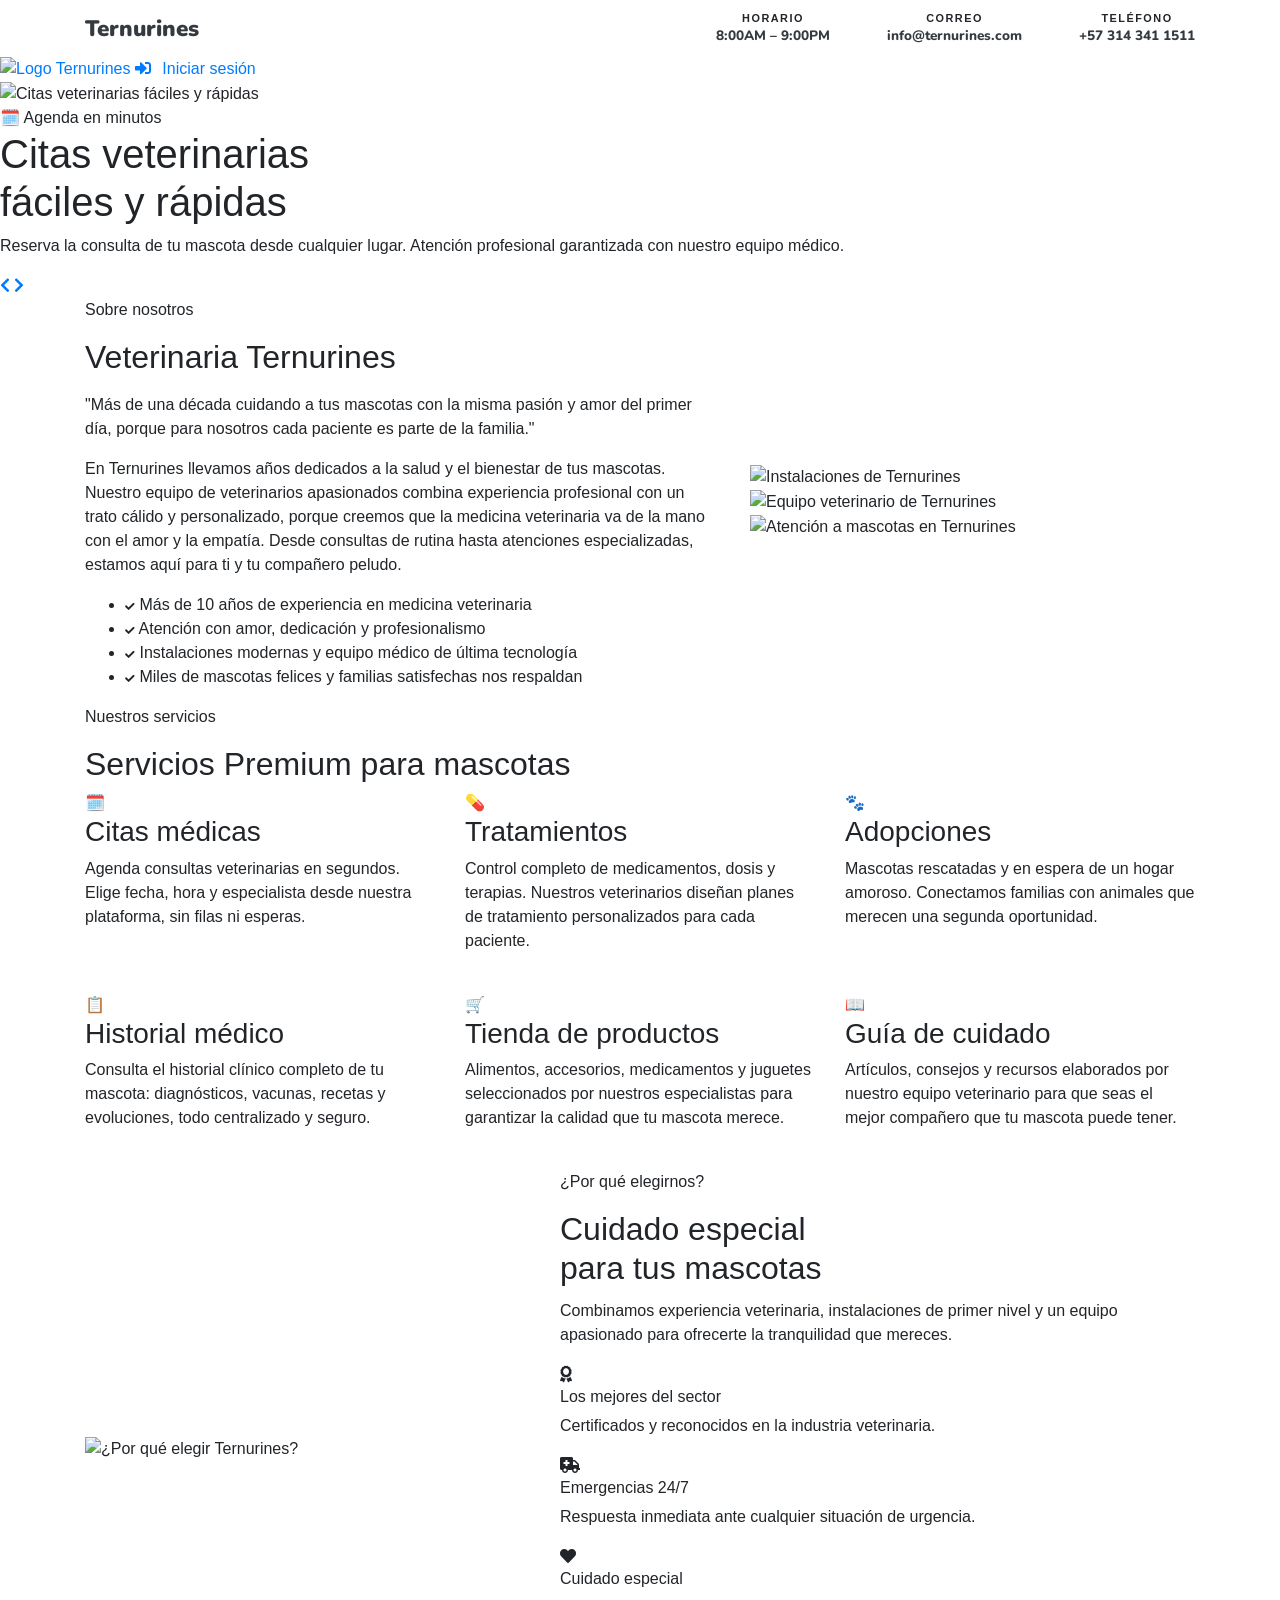
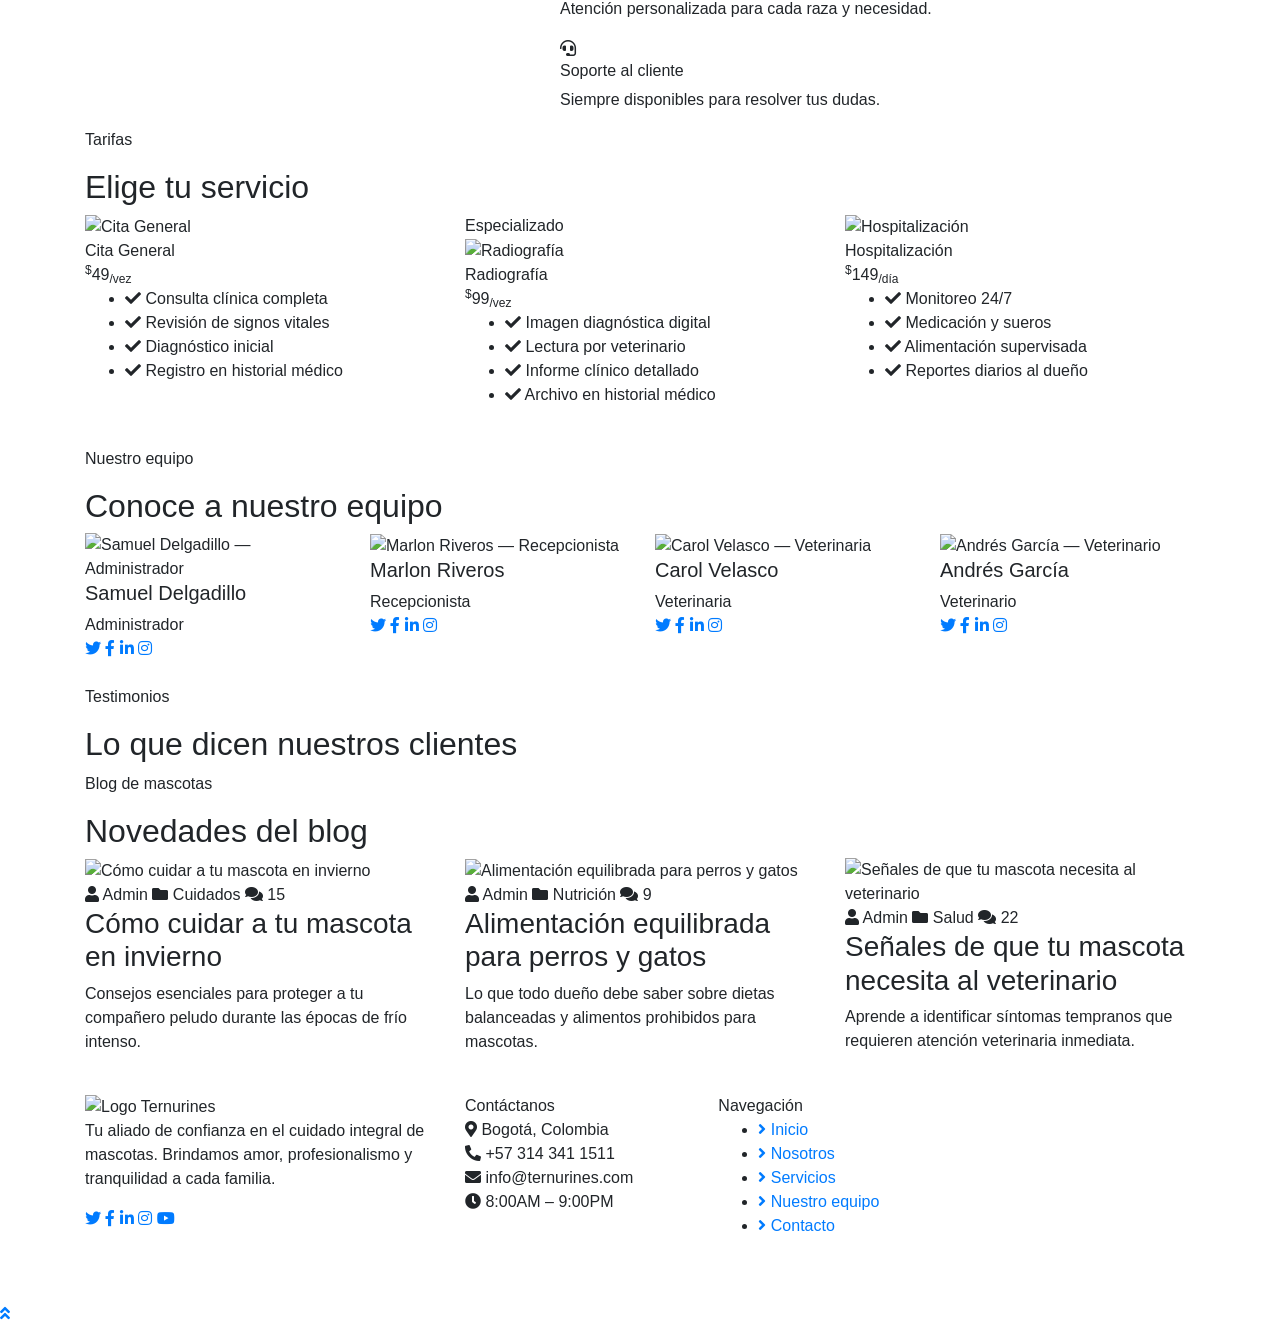
==== commit 10e05e36: "Corrigiendo errores de cargas de css y mapeo vistas html" ====
--- a/ternurines/src/main/resources/templates/index.html
+++ b/ternurines/src/main/resources/templates/index.html
@@ -7,7 +7,7 @@
     <title>Ternurines — Inicio</title>
 
     <!-- Favicon -->
-    <link rel="icon" type="image/png" href="../static/img/jirafa.png">
+    <link rel="icon" type="image/png" href="/img/jirafa.png">
 
     <!-- Google Fonts -->
     <link rel="preconnect" href="https://fonts.googleapis.com">
@@ -24,7 +24,7 @@
     <link href="https://cdnjs.cloudflare.com/ajax/libs/OwlCarousel2/2.3.4/assets/owl.carousel.min.css" rel="stylesheet">
 
     <!-- Estilos propios -->
-    <link href="../static/css/style.css" rel="stylesheet">
+    <link href="/css/style.css" rel="stylesheet">
 </head>
 <body>
 
@@ -63,7 +63,7 @@
     <!-- ══════ NAVBAR ══════ -->
     <nav class="navbar-ternurines" role="navigation" aria-label="Navegación principal">
         <a href="index.html" style="text-decoration:none;flex-shrink:0;" aria-label="Ternurines — Inicio">
-            <img src="../static/img/navbar_logo.png"
+            <img src="/img/navbar_logo.png"
                  style="height:42px;object-fit:contain;"
                  alt="Logo Ternurines">
         </a>
@@ -80,7 +80,7 @@
             <div class="carousel-inner">
 
                 <div class="carousel-item active hero-slide">
-                    <img src="../static/img/carousel-1.jpg" alt="Citas veterinarias fáciles y rápidas">
+                    <img src="/img/carousel-1.jpg" alt="Citas veterinarias fáciles y rápidas">
                     <div class="hero-overlay">
                         <div class="hero-content">
                             <div class="hero-badge">🗓️ Agenda en minutos</div>
@@ -91,7 +91,7 @@
                 </div>
 
                 <div class="carousel-item hero-slide">
-                    <img src="../static/img/carousel-2.jpg" alt="Tratamientos médicos especializados">
+                    <img src="/img/carousel-2.jpg" alt="Tratamientos médicos especializados">
                     <div class="hero-overlay">
                         <div class="hero-content">
                             <div class="hero-badge">💊 Salud integral</div>
@@ -102,7 +102,7 @@
                 </div>
 
                 <div class="carousel-item hero-slide">
-                    <img src="../static/img/carousel-1.jpg" alt="Adopta una mascota">
+                    <img src="/img/carousel-1.jpg" alt="Adopta una mascota">
                     <div class="hero-overlay">
                         <div class="hero-content">
                             <div class="hero-badge">🐾 Dale un hogar</div>
@@ -113,7 +113,7 @@
                 </div>
 
                 <div class="carousel-item hero-slide">
-                    <img src="../static/img/carousel-2.jpg" alt="Tienda de productos para mascotas">
+                    <img src="/img/carousel-2.jpg" alt="Tienda de productos para mascotas">
                     <div class="hero-overlay">
                         <div class="hero-content">
                             <div class="hero-badge">🛒 Todo en un lugar</div>
@@ -166,9 +166,9 @@
 
                 <div class="col-lg-5 order-1 order-lg-2 mb-5 mb-lg-0">
                     <div class="about-img-grid">
-                        <div class="main"><img src="../static/img/about-1.jpg" alt="Instalaciones de Ternurines"></div>
-                        <div><img src="../static/img/about-2.jpg" alt="Equipo veterinario de Ternurines"></div>
-                        <div><img src="../static/img/about-3.jpg" alt="Atención a mascotas en Ternurines"></div>
+                        <div class="main"><img src="/img/about-1.jpg" alt="Instalaciones de Ternurines"></div>
+                        <div><img src="/img/about-2.jpg" alt="Equipo veterinario de Ternurines"></div>
+                        <div><img src="/img/about-3.jpg" alt="Atención a mascotas en Ternurines"></div>
                     </div>
                 </div>
 
@@ -243,7 +243,7 @@
             <div class="row align-items-center">
 
                 <div class="col-lg-5 mb-5 mb-lg-0">
-                    <img src="../static/img/feature.jpg" class="features-img" alt="¿Por qué elegir Ternurines?">
+                    <img src="/img/feature.jpg" class="features-img" alt="¿Por qué elegir Ternurines?">
                 </div>
 
                 <div class="col-lg-7 features-text-col">
@@ -299,7 +299,7 @@
                 <div class="col-lg-4 col-md-6 mb-4">
                     <div class="price-card">
                         <div class="price-header">
-                            <img src="../static/img/price-1.jpg" alt="Cita General">
+                            <img src="/img/price-1.jpg" alt="Cita General">
                             <div class="price-header-overlay">
                                 <div class="price-tier">Cita General</div>
                                 <div class="price-amount"><sup>$</sup>49<sub>/vez</sub></div>
@@ -320,7 +320,7 @@
                     <div class="price-card featured">
                         <div class="featured-badge">Especializado</div>
                         <div class="price-header">
-                            <img src="../static/img/price-2.jpg" alt="Radiografía">
+                            <img src="/img/price-2.jpg" alt="Radiografía">
                             <div class="price-header-overlay">
                                 <div class="price-tier">Radiografía</div>
                                 <div class="price-amount"><sup>$</sup>99<sub>/vez</sub></div>
@@ -340,7 +340,7 @@
                 <div class="col-lg-4 col-md-6 mb-4">
                     <div class="price-card">
                         <div class="price-header">
-                            <img src="../static/img/price-3.jpg" alt="Hospitalización">
+                            <img src="/img/price-3.jpg" alt="Hospitalización">
                             <div class="price-header-overlay">
                                 <div class="price-tier">Hospitalización</div>
                                 <div class="price-amount"><sup>$</sup>149<sub>/día</sub></div>
@@ -372,7 +372,7 @@
 
                 <div class="col-lg-3 col-md-6 mb-4">
                     <div class="team-card">
-                        <img src="../static/img/samuel.png" alt="Samuel Delgadillo — Administrador">
+                        <img src="/img/samuel.png" alt="Samuel Delgadillo — Administrador">
                         <div class="team-info">
                             <h5>Samuel Delgadillo</h5>
                             <span>Administrador</span>
@@ -388,7 +388,7 @@
 
                 <div class="col-lg-3 col-md-6 mb-4">
                     <div class="team-card">
-                        <img src="../static/img/marlon.png" alt="Marlon Riveros — Recepcionista">
+                        <img src="/img/marlon.png" alt="Marlon Riveros — Recepcionista">
                         <div class="team-info">
                             <h5>Marlon Riveros</h5>
                             <span>Recepcionista</span>
@@ -404,7 +404,7 @@
 
                 <div class="col-lg-3 col-md-6 mb-4">
                     <div class="team-card">
-                        <img src="../static/img/carol.png" alt="Carol Velasco — Veterinaria">
+                        <img src="/img/carol.png" alt="Carol Velasco — Veterinaria">
                         <div class="team-info">
                             <h5>Carol Velasco</h5>
                             <span>Veterinaria</span>
@@ -420,7 +420,7 @@
 
                 <div class="col-lg-3 col-md-6 mb-4">
                     <div class="team-card">
-                        <img src="../static/img/andres.png" alt="Andrés García — Veterinario">
+                        <img src="/img/andres.png" alt="Andrés García — Veterinario">
                         <div class="team-info">
                             <h5>Andrés García</h5>
                             <span>Veterinario</span>
@@ -458,7 +458,7 @@
                     </div>
                     <p>Excelente servicio. Mi perrita Luna volvió feliz y mimada. El equipo es muy profesional y cariñoso con los animales.</p>
                     <div class="testimonial-author">
-                        <img src="../static/img/testimonial-1.jpg" alt="María González">
+                        <img src="/img/testimonial-1.jpg" alt="María González">
                         <div class="testimonial-author-info">
                             <h6>María González</h6>
                             <span>Dueña de Luna 🐶</span>
@@ -477,7 +477,7 @@
                     </div>
                     <p>Dejé a mi gato Max por una semana y regresó más tranquilo que nunca. Las instalaciones son impecables.</p>
                     <div class="testimonial-author">
-                        <img src="../static/img/testimonial-2.jpg" alt="Carlos Restrepo">
+                        <img src="/img/testimonial-2.jpg" alt="Carlos Restrepo">
                         <div class="testimonial-author-info">
                             <h6>Carlos Restrepo</h6>
                             <span>Dueño de Max 🐱</span>
@@ -496,7 +496,7 @@
                     </div>
                     <p>El grooming quedó espectacular. Me enviaron fotos durante todo el día para que yo estuviera tranquila. ¡Volveré siempre!</p>
                     <div class="testimonial-author">
-                        <img src="../static/img/testimonial-3.jpg" alt="Ana Martínez">
+                        <img src="/img/testimonial-3.jpg" alt="Ana Martínez">
                         <div class="testimonial-author-info">
                             <h6>Ana Martínez</h6>
                             <span>Dueña de Coco 🐩</span>
@@ -515,7 +515,7 @@
                     </div>
                     <p>Atención de primera. El personal conoce muy bien las necesidades de cada raza. Mi bulldog quedó encantado con el tratamiento.</p>
                     <div class="testimonial-author">
-                        <img src="../static/img/testimonial-4.jpg" alt="Julián Torres">
+                        <img src="/img/testimonial-4.jpg" alt="Julián Torres">
                         <div class="testimonial-author-info">
                             <h6>Julián Torres</h6>
                             <span>Dueño de Rocky 🐾</span>
@@ -539,7 +539,7 @@
                 <div class="col-lg-4 mb-4">
                     <article class="blog-card">
                         <div class="blog-card-img-wrap">
-                            <img src="../static/img/blog-1.jpg" alt="Cómo cuidar a tu mascota en invierno">
+                            <img src="/img/blog-1.jpg" alt="Cómo cuidar a tu mascota en invierno">
                         </div>
                         <div class="blog-body">
                             <div class="blog-meta">
@@ -556,7 +556,7 @@
                 <div class="col-lg-4 mb-4">
                     <article class="blog-card">
                         <div class="blog-card-img-wrap">
-                            <img src="../static/img/blog-2.jpg" alt="Alimentación equilibrada para perros y gatos">
+                            <img src="/img/blog-2.jpg" alt="Alimentación equilibrada para perros y gatos">
                         </div>
                         <div class="blog-body">
                             <div class="blog-meta">
@@ -573,7 +573,7 @@
                 <div class="col-lg-4 mb-4">
                     <article class="blog-card">
                         <div class="blog-card-img-wrap">
-                            <img src="../static/img/blog-3.jpg" alt="Señales de que tu mascota necesita al veterinario">
+                            <img src="/img/blog-3.jpg" alt="Señales de que tu mascota necesita al veterinario">
                         </div>
                         <div class="blog-body">
                             <div class="blog-meta">
@@ -598,7 +598,7 @@
 
                 <div class="col-lg-4 col-md-12 mb-5">
                     <div class="footer-brand-name">
-                        <img src="../static/img/navbar_logo.png" style="height:42px;object-fit:contain;" alt="Logo Ternurines">
+                        <img src="/img/navbar_logo.png" style="height:42px;object-fit:contain;" alt="Logo Ternurines">
                     </div>
                     <p class="footer-desc">Tu aliado de confianza en el cuidado integral de mascotas. Brindamos amor, profesionalismo y tranquilidad a cada familia.</p>
                     <div class="footer-social">
@@ -650,6 +650,6 @@
     <script src="https://code.jquery.com/jquery-3.4.1.min.js"></script>
     <script src="https://stackpath.bootstrapcdn.com/bootstrap/4.4.1/js/bootstrap.bundle.min.js"></script>
     <script src="https://cdnjs.cloudflare.com/ajax/libs/OwlCarousel2/2.3.4/owl.carousel.min.js"></script>
-    <script src="../static/js/main.js"></script>
+    <script src="/js/main.js"></script>
 </body>
 </html>
